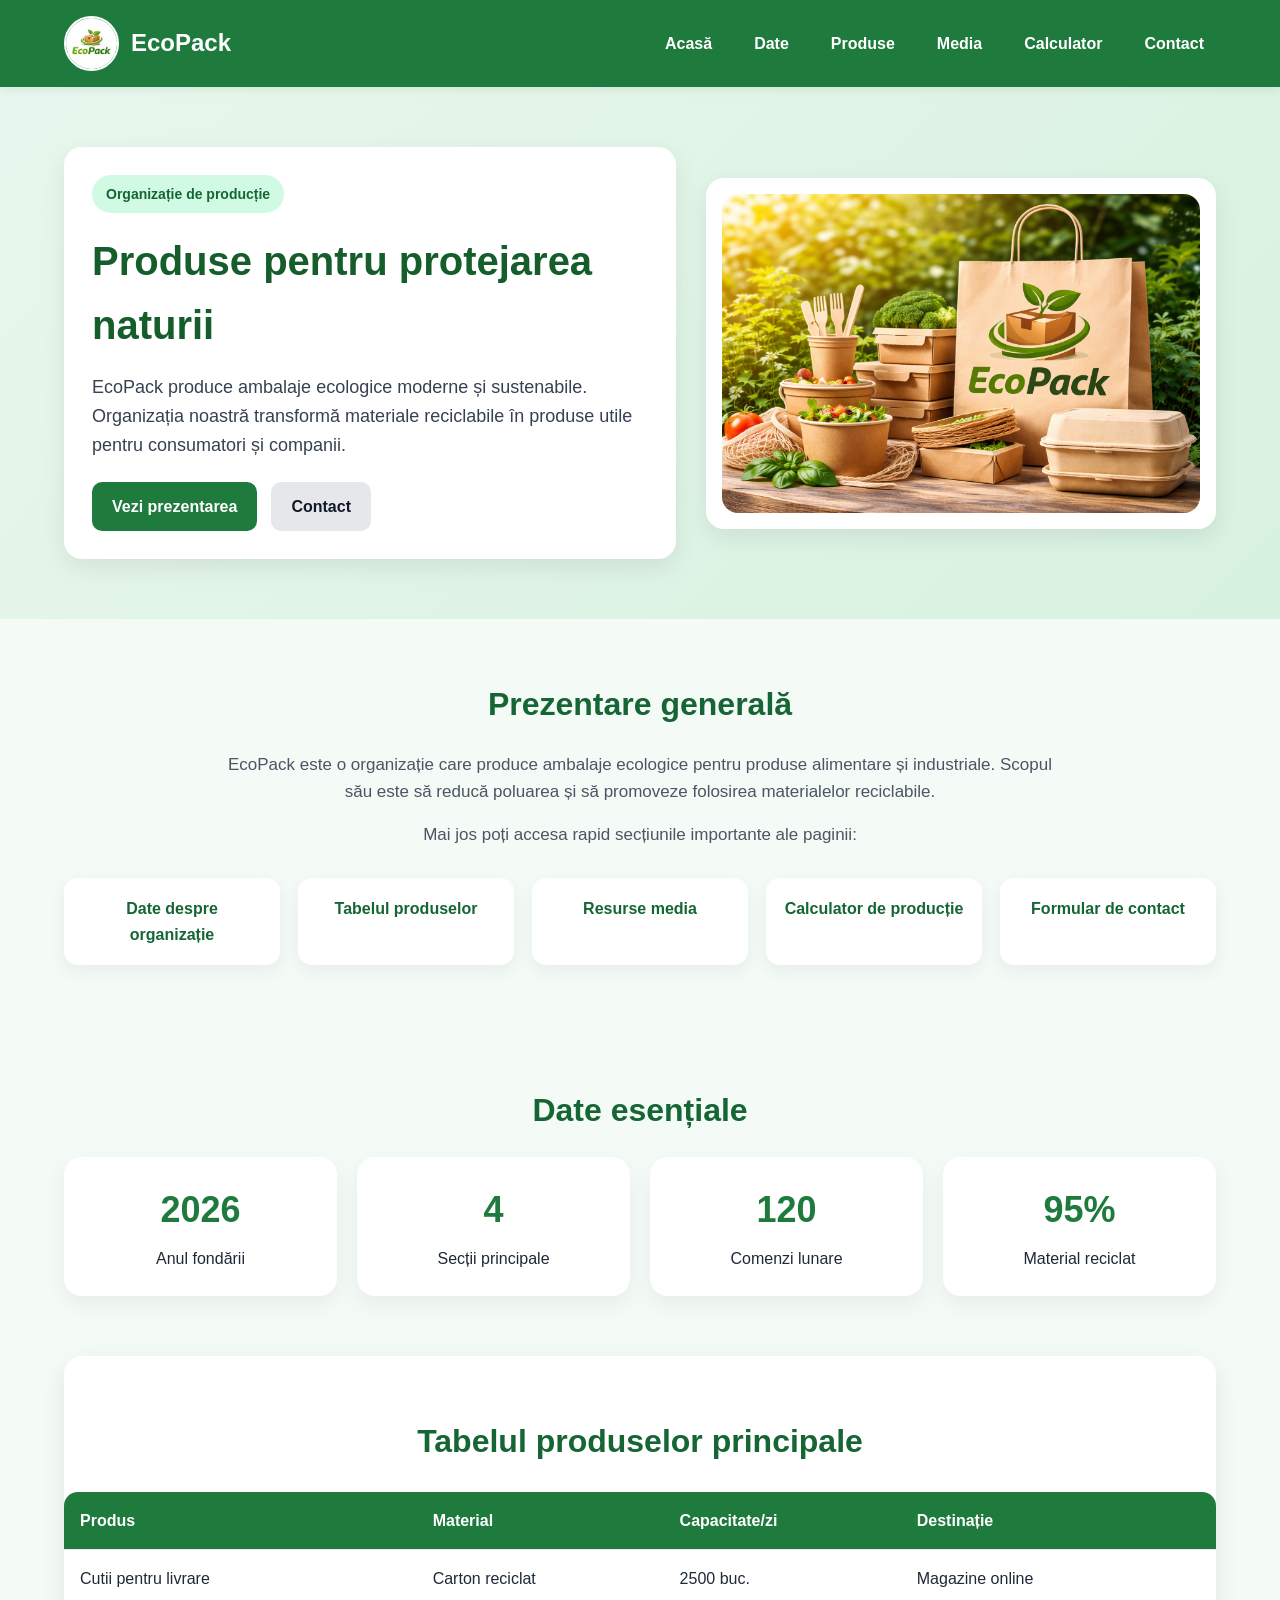
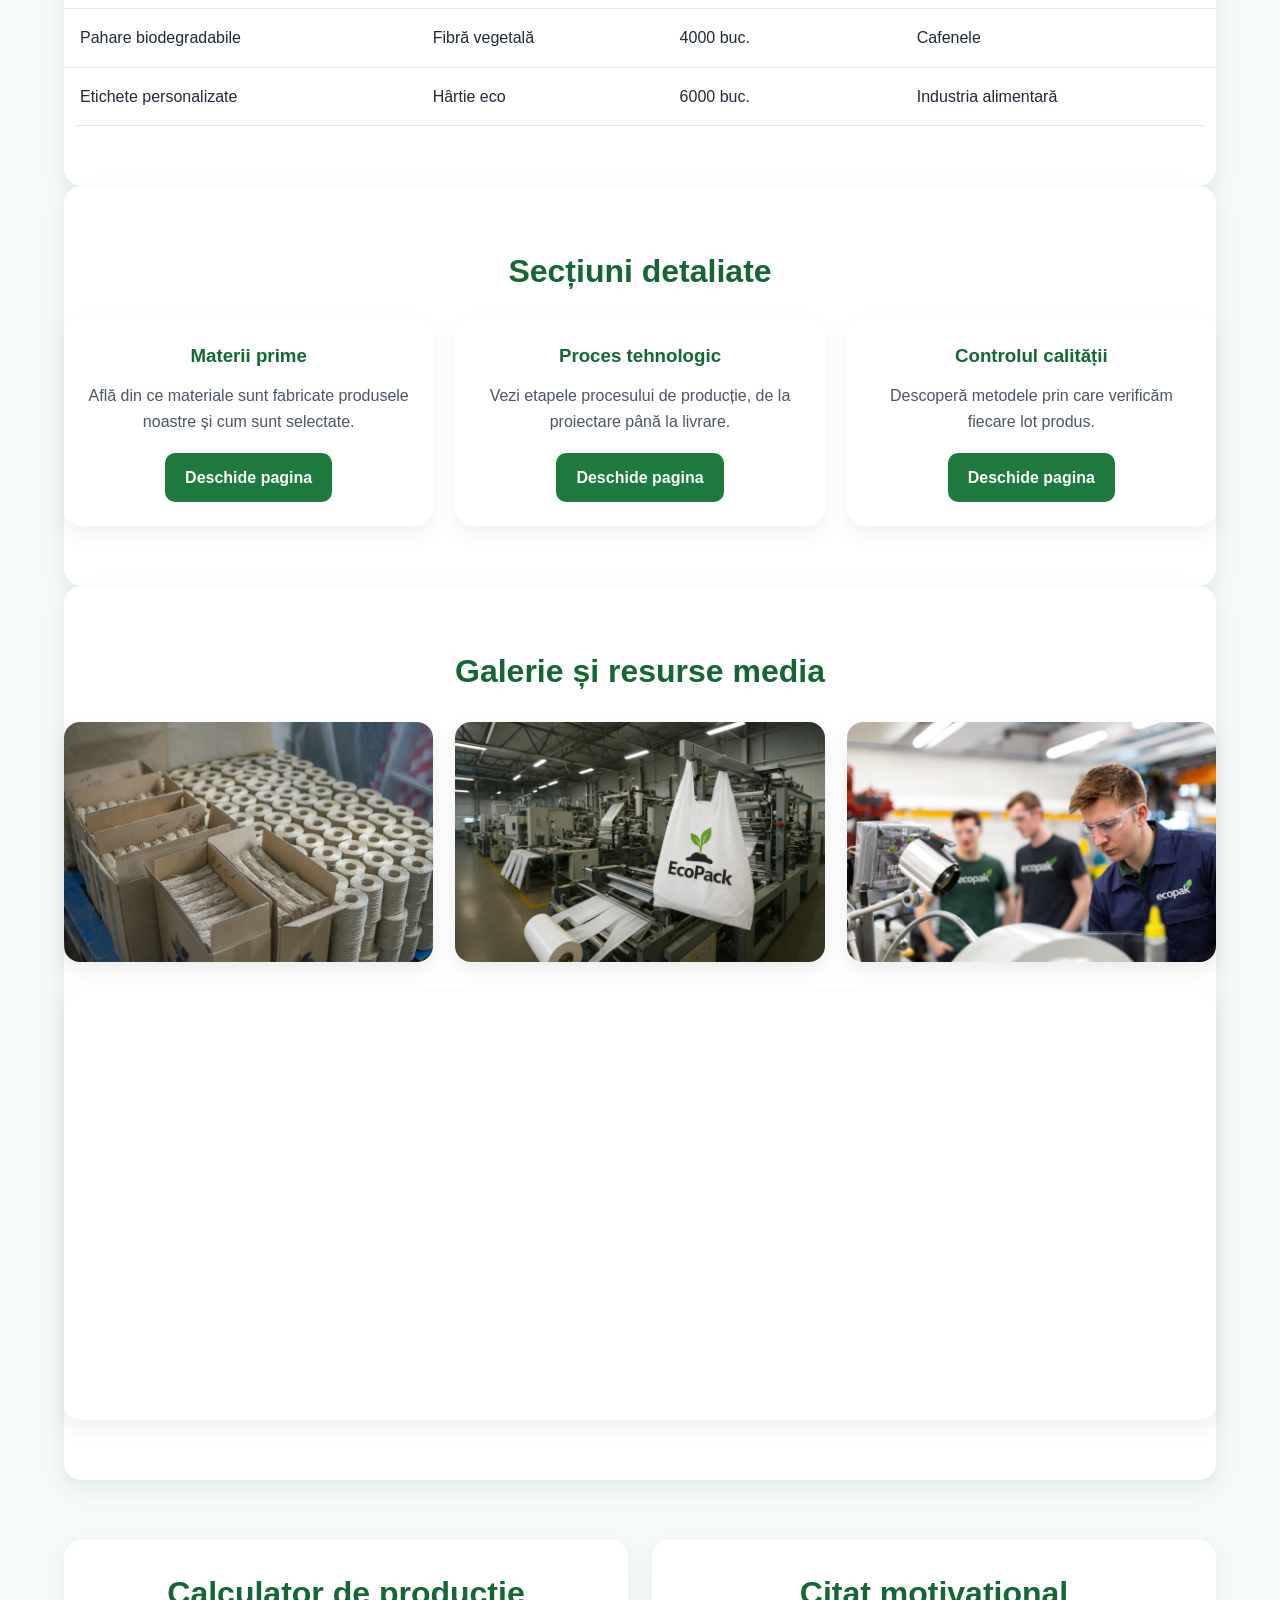
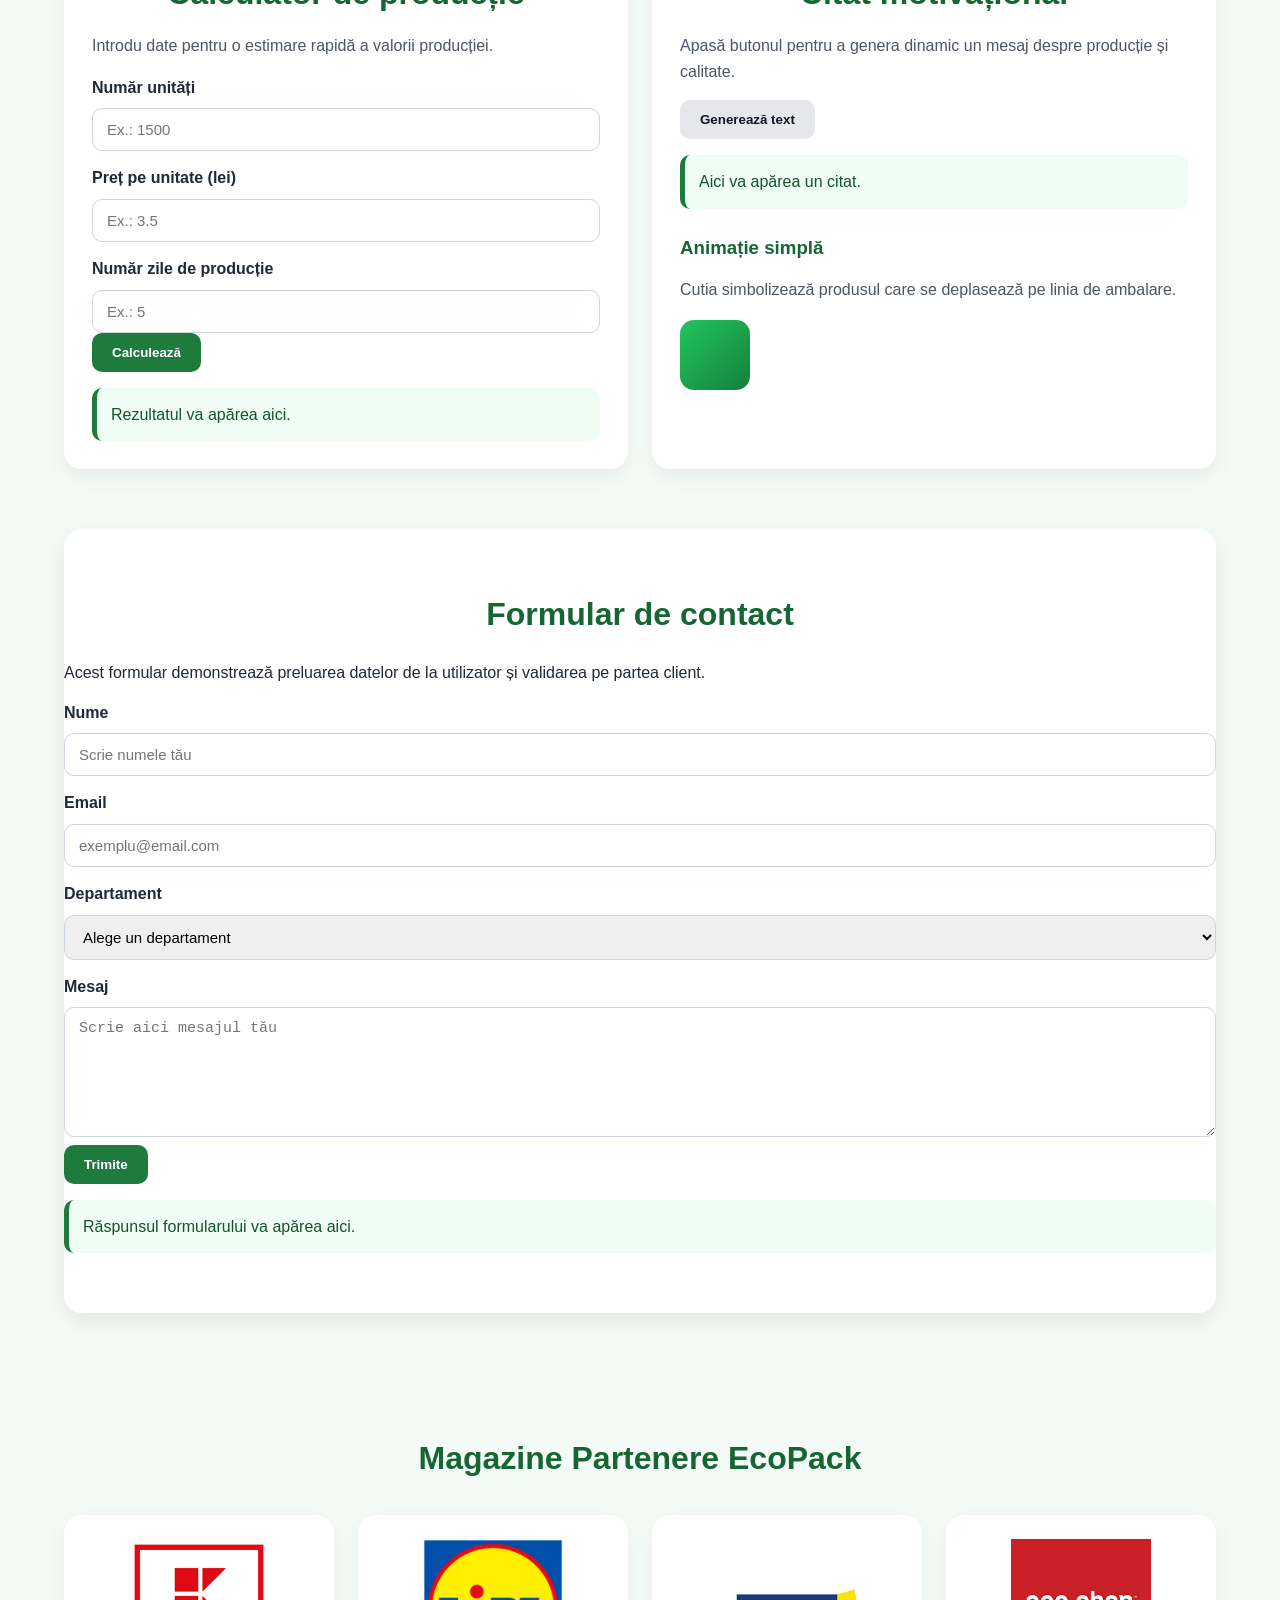
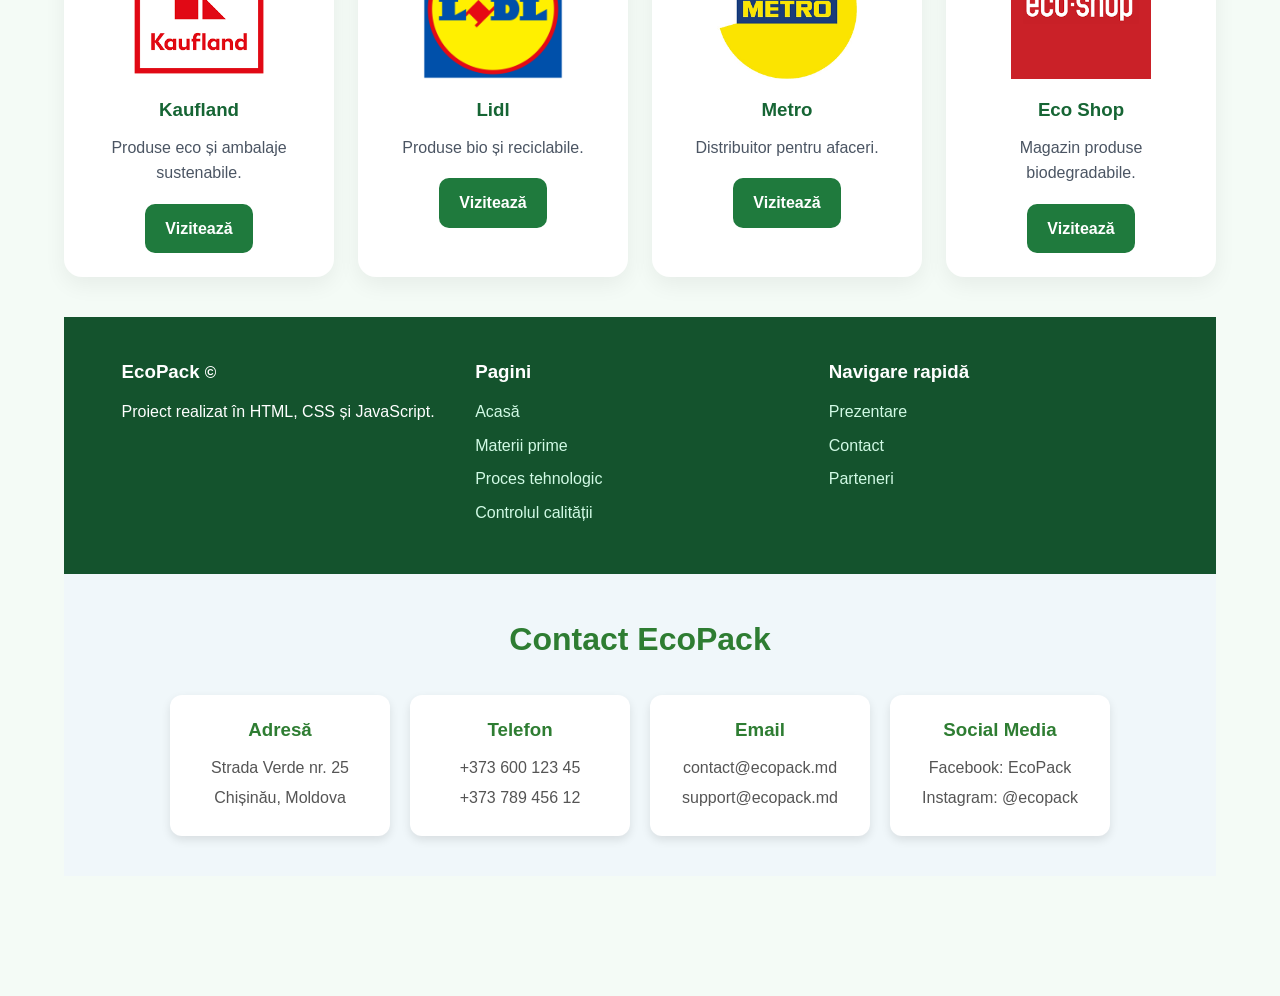
==== index.html @ 36a21bc2 "Add files via upload" ====
<!DOCTYPE html>
<html lang="ro">

<head>
  <meta charset="UTF-8">
  <meta name="viewport" content="width=device-width, initial-scale=1.0">
  <meta name="description" content="Site de prezentare a producției organizației EcoPack.">
  <title>EcoPack | Prezentarea organizației</title>
  <link rel="stylesheet" href="css/style.css">
  <link rel="icon" href="image/ecopack_logo.jpg">
</head>

<body>

  <header class="site-header">
    <div class="container header-inner">
      <div class="logo">
        <img src="image/ecopack_logo.jpg" alt="Logo EcoPack" class="logo-img">
        <span>EcoPack</span>
      </div>

      <nav class="main-nav" aria-label="Navigare principală">
        <ul>
          <li><a href="index.html">Acasă</a></li>
          <li><a href="#date">Date</a></li>
          <li><a href="#tabel">Produse</a></li>
          <li><a href="#media">Media</a></li>
          <li><a href="#calculator">Calculator</a></li>
          <li><a href="#contact">Contact</a></li>
        </ul>
      </nav>

      <i id="hamburger" onclick="mobileMenu()" class="fa-solid fa-bars"></i>

  </header>

  <main>
    <section class="hero">
      <div class="container hero-grid">

        <div class="card hero-content">
          <span class="badge">Organizație de producție</span>
          <h1>Produse pentru protejarea naturii</h1>
          <p class="lead">
            EcoPack produce ambalaje ecologice moderne și sustenabile.
            Organizația noastră transformă materiale reciclabile în produse utile
            pentru consumatori și companii.
          </p>

          <div class="hero-buttons">
            <a class="btn btn-primary" href="#prezentare">Vezi prezentarea</a>
            <a class="btn btn-secondary" href="#contact">Contact</a>
          </div>
        </div>

        <div class="card hero-image">
          <img src="image/ecopack_reprezentativ.jpg" alt="Imagine reprezentativă EcoPack" class="hero-img">
        </div>

      </div>
    </section>

    <section id="prezentare" class="prezentare-generala">
      <div class="container">
        <h2>Prezentare generală</h2>

        <p class="intro">
          EcoPack este o organizație care produce ambalaje ecologice pentru produse
          alimentare și industriale. Scopul său este să reducă poluarea și să
          promoveze folosirea materialelor reciclabile.
        </p>

        <p class="subtext">
          Mai jos poți accesa rapid secțiunile importante ale paginii:
        </p>

        <div class="quick-links">
          <a href="#date" class="quick-card"> Date despre organizație</a>
          <a href="#tabel" class="quick-card"> Tabelul produselor</a>
          <a href="#media" class="quick-card"> Resurse media</a>
          <a href="#calculator" class="quick-card"> Calculator de producție</a>
          <a href="#contact" class="quick-card"> Formular de contact</a>
        </div>
      </div>
    </section>

    <section id="date" class="container section">
      <h2>Date esențiale</h2>
      <div class="grid-4">
        <div class="stat">
          <div class="stat-number">2026</div>
          <p>Anul fondării</p>
        </div>
        <div class="stat">
          <div class="stat-number">4</div>
          <p>Secții principale</p>
        </div>
        <div class="stat">
          <div class="stat-number">120</div>
          <p>Comenzi lunare</p>
        </div>
        <div class="stat">
          <div class="stat-number">95%</div>
          <p>Material reciclat</p>
        </div>
      </div>
    </section>

    <section id="tabel" class="container section card">
      <h2>Tabelul produselor principale</h2>
      <table>
        <thead>
          <tr>
            <th>Produs</th>
            <th>Material</th>
            <th>Capacitate/zi</th>
            <th>Destinație</th>
          </tr>
        </thead>
        <tbody>
          <tr>
            <td>Cutii pentru livrare</td>
            <td>Carton reciclat</td>
            <td>2500 buc.</td>
            <td>Magazine online</td>
          </tr>
          <tr>
            <td>Pahare biodegradabile</td>
            <td>Fibră vegetală</td>
            <td>4000 buc.</td>
            <td>Cafenele</td>
          </tr>
          <tr>
            <td>Etichete personalizate</td>
            <td>Hârtie eco</td>
            <td>6000 buc.</td>
            <td>Industria alimentară</td>
          </tr>
        </tbody>
      </table>
    </section>

    <section class="container section card">
      <h2>Secțiuni detaliate</h2>

      <div class="grid-3">
        <div class="info-box">
          <h3>Materii prime</h3>
          <p>
            Află din ce materiale sunt fabricate produsele noastre și cum sunt selectate.
          </p>
          <a href="pages/materii-prime.html" class="btn btn-primary">Deschide pagina</a>
        </div>

        <div class="info-box">
          <h3>Proces tehnologic</h3>
          <p>
            Vezi etapele procesului de producție, de la proiectare până la livrare.
          </p>
          <a href="pages/proces-tehnologic.html" class="btn btn-primary">Deschide pagina</a>
        </div>

        <div class="info-box">
          <h3>Controlul calității</h3>
          <p>
            Descoperă metodele prin care verificăm fiecare lot produs.
          </p>
          <a href="pages/control-calitate.html" class="btn btn-primary">Deschide pagina</a>
        </div>
      </div>
    </section>

    <section id="media" class="container section card">
      <h2>Galerie și resurse media</h2>

      <div class="grid-3 gallery">
        <img src="image/DSC07377.jpg" alt="Materii prime folosite în producție">
        <img src="image/ecopak_final.jpg" alt="Etapele procesului de producție">
        <img src="image/ecopak_image.jpg" alt="Controlul calității produselor">
      </div>

      <div class="video-box">
        <iframe  width="560" height="315" src="https://www.youtube.com/embed/1f0DozbYdn0?si=sa230dw5KgvkmHBw"
          title="YouTube video player" frameborder="0"
          allow="accelerometer; autoplay; clipboard-write; encrypted-media; gyroscope; picture-in-picture; web-share"
          referrerpolicy="strict-origin-when-cross-origin" allowfullscreen></iframe>
      </div>
    </section>

    <section id="calculator" class="container section two-columns">
      <div class="form-card">
        <h2>Calculator de producție</h2>
        <p>Introdu date pentru o estimare rapidă a valorii producției.</p>

        <label for="units">Număr unități</label>
        <input id="units" type="number" min="1" placeholder="Ex.: 1500">

        <label for="price">Preț pe unitate (lei)</label>
        <input id="price" type="number" min="0.1" step="0.1" placeholder="Ex.: 3.5">

        <label for="days">Număr zile de producție</label>
        <input id="days" type="number" min="1" placeholder="Ex.: 5">

        <button id="calcBtn" class="btn btn-primary" type="button">Calculează</button>
        <div id="calcResult" class="output">Rezultatul va apărea aici.</div>
      </div>

      <div class="form-card">
        <h2>Citat motivațional</h2>
        <p>Apasă butonul pentru a genera dinamic un mesaj despre producție și calitate.</p>

        <button id="quoteBtn" class="btn btn-secondary" type="button">Generează text</button>
        <div id="quoteOutput" class="output">Aici va apărea un citat.</div>

        <h3 class="space-top">Animație simplă</h3>
        <p>Cutia simbolizează produsul care se deplasează pe linia de ambalare.</p>
        <div id="animatedBox" class="animated-box" aria-label="Animație cu o cutie în mișcare"></div>
      </div>
    </section>

    <section id="contact" class="container section card">
      <h2>Formular de contact</h2>
      <p>Acest formular demonstrează preluarea datelor de la utilizator și validarea pe partea client.</p>

      <form id="contactForm">
        <label for="name">Nume</label>
        <input id="name" type="text" placeholder="Scrie numele tău">

        <label for="email">Email</label>
        <input id="email" type="email" placeholder="exemplu@email.com">

        <label for="department">Departament</label>
        <select id="department">
          <option value="">Alege un departament</option>
          <option value="Producție">Producție</option>
          <option value="Calitate">Calitate</option>
          <option value="Logistică">Logistică</option>
          <option value="Vânzări">Vânzări</option>
        </select>

        <label for="message">Mesaj</label>
        <textarea id="message" placeholder="Scrie aici mesajul tău"></textarea>

        <button class="btn btn-primary" type="submit">Trimite</button>
      </form>

      <div id="formOutput" class="notice">Răspunsul formularului va apărea aici.</div>
    </section>
  </main>
  </footer>
<section id="parteneri" class="eco-parteneri">
   <section id="parteneri" class="eco-parteneri">
      <div class="container">
       <h2 style="text-align:center;">Magazine Partenere EcoPack</h2>

<div class="partners-container">

  <div class="partner-card">
    <img src="image/Без названия.png" alt="Kaufland">
    <h3>Kaufland</h3>
    <p>Produse eco și ambalaje sustenabile.</p>
    <a href="https://www.kaufland.md/" target="_blank" class="partner-btn">Vizitează</a>
  </div>

  <div class="partner-card">
    <img src="image/Lidl-Logo.svg.webp" alt="Lidl">
    <h3>Lidl</h3>
    <p>Produse bio și reciclabile.</p>
    <a href="https://www.lidl.ro/" target="_blank" class="partner-btn">Vizitează</a>
  </div>

  <div class="partner-card">
    <img src="image/Без названия (1).png" alt="Metro">
    <h3>Metro</h3>
    <p>Distribuitor pentru afaceri.</p>
    <a href="https://www.metro.md/magazinonline" target="_blank" class="partner-btn">Vizitează</a>
  </div>

  <div class="partner-card">
    <img src="image/Без названия (2).png" alt="Eco Shop">
    <h3>Eco Shop</h3>
    <p>Magazin produse biodegradabile.</p>
    <a href="https://biodegradabil.md/" target="_blank" class="partner-btn">Vizitează</a>
  </div>

</div>
  </main>

  <footer class="site-footer">
    <div class="container footer-grid">
      <section>
       <h3>EcoPack <small>&copy;</small></h3>
        <p>Proiect realizat în HTML, CSS și JavaScript.</p>
      </section>

      <section>
        <h3>Pagini</h3>
        <p><a href="index.html">Acasă</a></p>
        <p><a href="pages/materii-prime.html">Materii prime</a></p>
        <p><a href="pages/proces-tehnologic.html">Proces tehnologic</a></p>
        <p><a href="pages/control-calitate.html">Controlul calității</a></p>
      </section>

      <section>
        <h3>Navigare rapidă</h3>
        <p><a href="#prezentare">Prezentare</a></p>
        <p><a href="#contact">Contact</a></p>
        <p><a href="#parteneri">Parteneri</a></p>
      </section>
    </div>
  </footer>

  <script src="js/script.js"></script>
<section class="contact">
  <h2>Contact EcoPack</h2>

  <div class="contact-container">

    <div class="contact-card">
      <h3> Adresă</h3>
      <p>Strada Verde nr. 25</p>
      <p>Chișinău, Moldova</p>
    </div>

    <div class="contact-card">
      <h3> Telefon</h3>
      <p>+373 600 123 45</p>
      <p>+373 789 456 12</p>
    </div>

    <div class="contact-card">
      <h3> Email</h3>
      <p>contact@ecopack.md</p>
      <p>support@ecopack.md</p>
    </div>

    <div class="contact-card">
      <h3> Social Media</h3>
      <p>Facebook: EcoPack</p>
      <p>Instagram: @ecopack</p>
    </div>

  </div>
</section>
</body>
</html>
---- css/style.css ----
/* RESET */
* {
  margin: 0;
  padding: 0;
  box-sizing: border-box;
}

/* GENERAL */
html {
  scroll-behavior: smooth;
}

body {
  font-family: Arial, sans-serif;
  background: #f4fbf6;
  color: #1f2937;
  line-height: 1.6;
}

img {
  max-width: 100%;
  display: block;
}

a {
  text-decoration: none;
}

ul {
  list-style: none;
}

/* CONTAINER */
.container {
  width: 90%;
  max-width: 1200px;
  margin: 0 auto;
}

/* HEADER */
.site-header {
  background: #1f7a3d;
  color: white;
  padding: 16px 0;
  box-shadow: 0 2px 10px rgba(0, 0, 0, 0.08);
  position: sticky;
  top: 0;
  z-index: 1000;
}

.header-inner {
  display: flex;
  align-items: center;
  justify-content: space-between;
  gap: 20px;
}

.logo {
  display: flex;
  align-items: center;
  gap: 12px;
  font-size: 24px;
  font-weight: bold;
}

.logo-img {
  width: 55px;
  height: 55px;
  object-fit: cover;
  border-radius: 50%;
  border: 2px solid white;
}

.main-nav ul {
  display: flex;
  gap: 18px;
  flex-wrap: wrap;
}

.main-nav a {
  color: white;
  font-weight: bold;
  padding: 8px 12px;
  border-radius: 8px;
  transition: 0.3s;
}

.main-nav a:hover {
  background: rgba(255, 255, 255, 0.18);
}

#hamburger {
  display: none;
  font-size: 28px;
  cursor: pointer;
}

/* HERO */
.hero {
  padding: 60px 0;
  background: linear-gradient(135deg, #e8f7ed, #d7f1e0);
}

.hero-grid {
  display: grid;
  grid-template-columns: 1.2fr 1fr;
  gap: 30px;
  align-items: center;
}

.card {
  background: white;
  border-radius: 18px;
  padding: 28px;
  box-shadow: 0 8px 24px rgba(0, 0, 0, 0.08);
}

.hero-content h1 {
  font-size: 40px;
  color: #155e2b;
  margin: 16px 0;
}

.badge {
  display: inline-block;
  background: #d1fae5;
  color: #166534;
  padding: 8px 14px;
  border-radius: 999px;
  font-size: 14px;
  font-weight: bold;
}

.lead {
  font-size: 18px;
  margin-bottom: 22px;
  color: #374151;
}

.hero-buttons {
  display: flex;
  gap: 14px;
  flex-wrap: wrap;
}

.hero-image {
  padding: 16px;
}

.hero-img {
  width: 100%;
  border-radius: 16px;
  object-fit: cover;
}

/* BUTTONS */
.btn,
.partner-btn {
  display: inline-block;
  padding: 12px 20px;
  border-radius: 10px;
  font-weight: bold;
  transition: 0.3s;
  cursor: pointer;
  border: none;
}

.btn-primary,
.partner-btn {
  background: #1f7a3d;
  color: white;
}

.btn-primary:hover,
.partner-btn:hover {
  background: #166534;
  transform: translateY(-2px);
}

.btn-secondary {
  background: #e5e7eb;
  color: #111827;
}

.btn-secondary:hover {
  background: #d1d5db;
  transform: translateY(-2px);
}

/* SECTIONS */
.section,
.prezentare-generala,
.eco-parteneri {
  padding: 60px 0;
}

.section h2,
.prezentare-generala h2,
.eco-parteneri h2 {
  text-align: center;
  font-size: 32px;
  color: #166534;
  margin-bottom: 20px;
}

.intro,
.subtext {
  text-align: center;
  max-width: 850px;
  margin: 0 auto 16px;
  color: #4b5563;
  font-size: 17px;
}

/* QUICK LINKS */
.quick-links {
  margin-top: 30px;
  display: grid;
  grid-template-columns: repeat(auto-fit, minmax(210px, 1fr));
  gap: 18px;
}

.quick-card {
  background: white;
  color: #166534;
  padding: 18px;
  border-radius: 14px;
  text-align: center;
  font-weight: bold;
  box-shadow: 0 6px 18px rgba(0, 0, 0, 0.06);
  transition: 0.3s;
}

.quick-card:hover {
  transform: translateY(-4px);
  background: #ecfdf3;
}

/* GRID */
.grid-4 {
  display: grid;
  grid-template-columns: repeat(4, 1fr);
  gap: 20px;
}

.grid-3 {
  display: grid;
  grid-template-columns: repeat(3, 1fr);
  gap: 22px;
}

.two-columns {
  display: grid;
  grid-template-columns: 1fr 1fr;
  gap: 24px;
}

/* STATS */
.stat {
  background: white;
  border-radius: 18px;
  padding: 24px;
  text-align: center;
  box-shadow: 0 8px 22px rgba(0, 0, 0, 0.06);
}

.stat-number {
  font-size: 36px;
  font-weight: bold;
  color: #1f7a3d;
  margin-bottom: 8px;
}

/* TABLE */
table {
  width: 100%;
  border-collapse: collapse;
  margin-top: 25px;
  overflow: hidden;
  border-radius: 14px;
}

thead {
  background: #1f7a3d;
  color: white;
}

th,
td {
  padding: 16px;
  text-align: left;
  border-bottom: 1px solid #e5e7eb;
}

tbody tr {
  background: white;
  transition: 0.3s;
}

tbody tr:hover {
  background: #f0fdf4;
}

/* INFO BOX */
.info-box {
  background: white;
  padding: 24px;
  border-radius: 18px;
  box-shadow: 0 8px 22px rgba(0, 0, 0, 0.06);
  text-align: center;
}

.info-box h3 {
  color: #166534;
  margin-bottom: 12px;
}

.info-box p {
  margin-bottom: 18px;
  color: #4b5563;
}

/* GALLERY */
.gallery {
  margin-top: 25px;
}

.gallery img {
  width: 100%;
  height: 240px;
  object-fit: cover;
  border-radius: 16px;
  box-shadow: 0 8px 20px rgba(0, 0, 0, 0.08);
}

/* VIDEO */
.video-box {
  margin-top: 30px;
  border-radius: 16px;
  overflow: hidden;
  box-shadow: 0 8px 22px rgba(0, 0, 0, 0.08);
}

.video-box iframe {
  width: 100%;
  min-height: 420px;
  border: none;
}

/* FORM */
.form-card {
  background: white;
  padding: 28px;
  border-radius: 18px;
  box-shadow: 0 8px 22px rgba(0, 0, 0, 0.06);
}

.form-card h2,
.form-card h3 {
  color: #166534;
  margin-bottom: 14px;
}

.form-card p {
  margin-bottom: 16px;
  color: #4b5563;
}

label {
  display: block;
  font-weight: bold;
  margin: 14px 0 8px;
}

input,
select,
textarea {
  width: 100%;
  padding: 12px 14px;
  border: 1px solid #cbd5e1;
  border-radius: 10px;
  font-size: 15px;
  outline: none;
  transition: 0.3s;
}

input:focus,
select:focus,
textarea:focus {
  border-color: #1f7a3d;
  box-shadow: 0 0 0 3px rgba(31, 122, 61, 0.12);
}

textarea {
  min-height: 130px;
  resize: vertical;
}

.output,
.notice {
  margin-top: 16px;
  padding: 14px;
  background: #f0fdf4;
  border-left: 5px solid #1f7a3d;
  border-radius: 10px;
  color: #14532d;
}

.space-top {
  margin-top: 24px;
}

/* ANIMATION BOX */
.animated-box {
  width: 70px;
  height: 70px;
  background: linear-gradient(135deg, #22c55e, #15803d);
  border-radius: 14px;
  margin-top: 18px;
  position: relative;
  animation: moveBox 3s infinite alternate ease-in-out;
}

@keyframes moveBox {
  from {
    left: 0;
  }
  to {
    left: 120px;
  }
}

/* PARTNERS */
.partners-container {
  margin-top: 30px;
  display: grid;
  grid-template-columns: repeat(auto-fit, minmax(230px, 1fr));
  gap: 24px;
}

.partner-card {
  background: white;
  border-radius: 18px;
  padding: 24px;
  text-align: center;
  box-shadow: 0 8px 22px rgba(0, 0, 0, 0.06);
  transition: 0.3s;
}

.partner-card:hover {
  transform: translateY(-6px);
}

.partner-card img {
  width: 100%;
  height: 140px;
  object-fit: contain;
  margin-bottom: 16px;
}

.partner-card h3 {
  color: #166534;
  margin-bottom: 10px;
}

.partner-card p {
  color: #4b5563;
  margin-bottom: 18px;
}

/* FOOTER */
.site-footer {
  background: #14532d;
  color: white;
  padding: 40px 0;
  margin-top: 40px;
}

.footer-grid {
  display: grid;
  grid-template-columns: repeat(3, 1fr);
  gap: 24px;
}

.site-footer h3 {
  margin-bottom: 12px;
}

.site-footer p {
  margin-bottom: 8px;
}

.site-footer a {
  color: #d1fae5;
}

.site-footer a:hover {
  color: white;
}

/* RESPONSIVE */
@media (max-width: 992px) {
  .hero-grid,
  .two-columns,
  .grid-4,
  .grid-3,
  .footer-grid {
    grid-template-columns: 1fr 1fr;
  }

  .hero-content h1 {
    font-size: 32px;
  }
}

@media (max-width: 768px) {
  .header-inner {
    flex-wrap: wrap;
  }

  .main-nav {
    width: 100%;
  }

  .main-nav ul {
    justify-content: center;
    gap: 10px;
  }

  .hero-grid,
  .two-columns,
  .grid-4,
  .grid-3,
  .footer-grid {
    grid-template-columns: 1fr;
  }

  .hero {
    padding: 40px 0;
  }

  .hero-content h1 {
    font-size: 28px;
  }

  .section h2,
  .prezentare-generala h2,
  .eco-parteneri h2 {
    font-size: 26px;
  }

  .video-box iframe {
    min-height: 250px;
  }

  .animated-box {
    animation: none;
  }
}
.copyright {
  font-size: 12px;
  vertical-align: super;
}
.contact {
  padding: 40px;
  background-color: #f0f7fa;
  text-align: center;
}

.contact h2 {
  margin-bottom: 30px;
  color: #2e7d32;
}

.contact-container {
  display: flex;
  justify-content: center;
  gap: 20px;
  flex-wrap: wrap;
}

.contact-card {
  background: white;
  padding: 20px;
  width: 220px;
  border-radius: 12px;
  box-shadow: 0 4px 10px rgba(0,0,0,0.1);
  transition: 0.3s;
}

.contact-card:hover {
  transform: translateY(-5px);
}

.contact-card h3 {
  margin-bottom: 10px;
  color: #2e7d32;
}

.contact-card p {
  margin: 5px 0;
  color: #555;
}


    .video-section {
      max-width: 1000px;
      margin: auto;
      background: #fff;
      padding: 20px;
      border-radius: 20px;
      box-shadow: 0 6px 20px rgba(0,0,0,0.10);
    }

    .video-section h2 {
      text-align: center;
      color: #2e7d32;
      margin-bottom: 20px;
    }

    .video-container {
      position: relative;
      width: 100%;
      padding-bottom: 56.25%;
      height: 0;
      overflow: hidden;
      border-radius: 16px;
    }

    .video-container iframe {
      position: absolute;
      top: 0;
      left: 0;
      width: 100%;
      height: 100%;
      border: 0;
    }
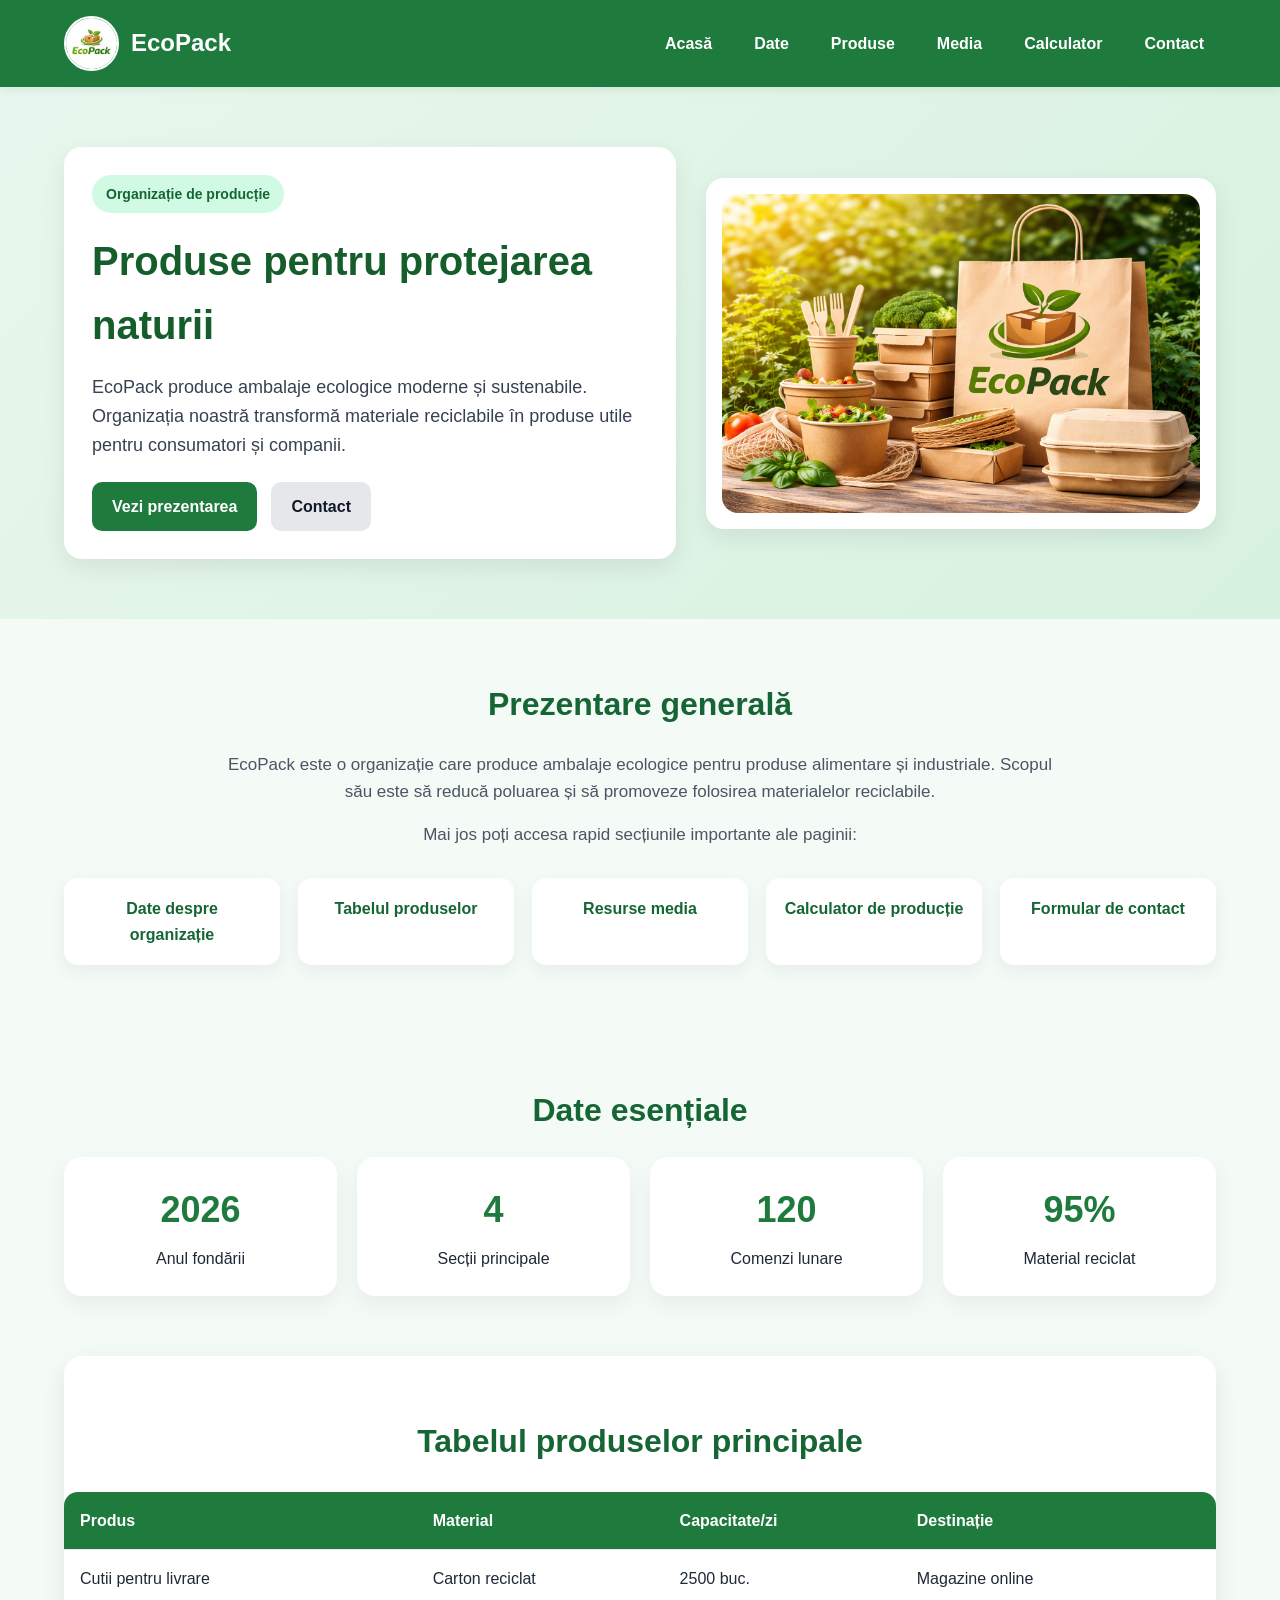
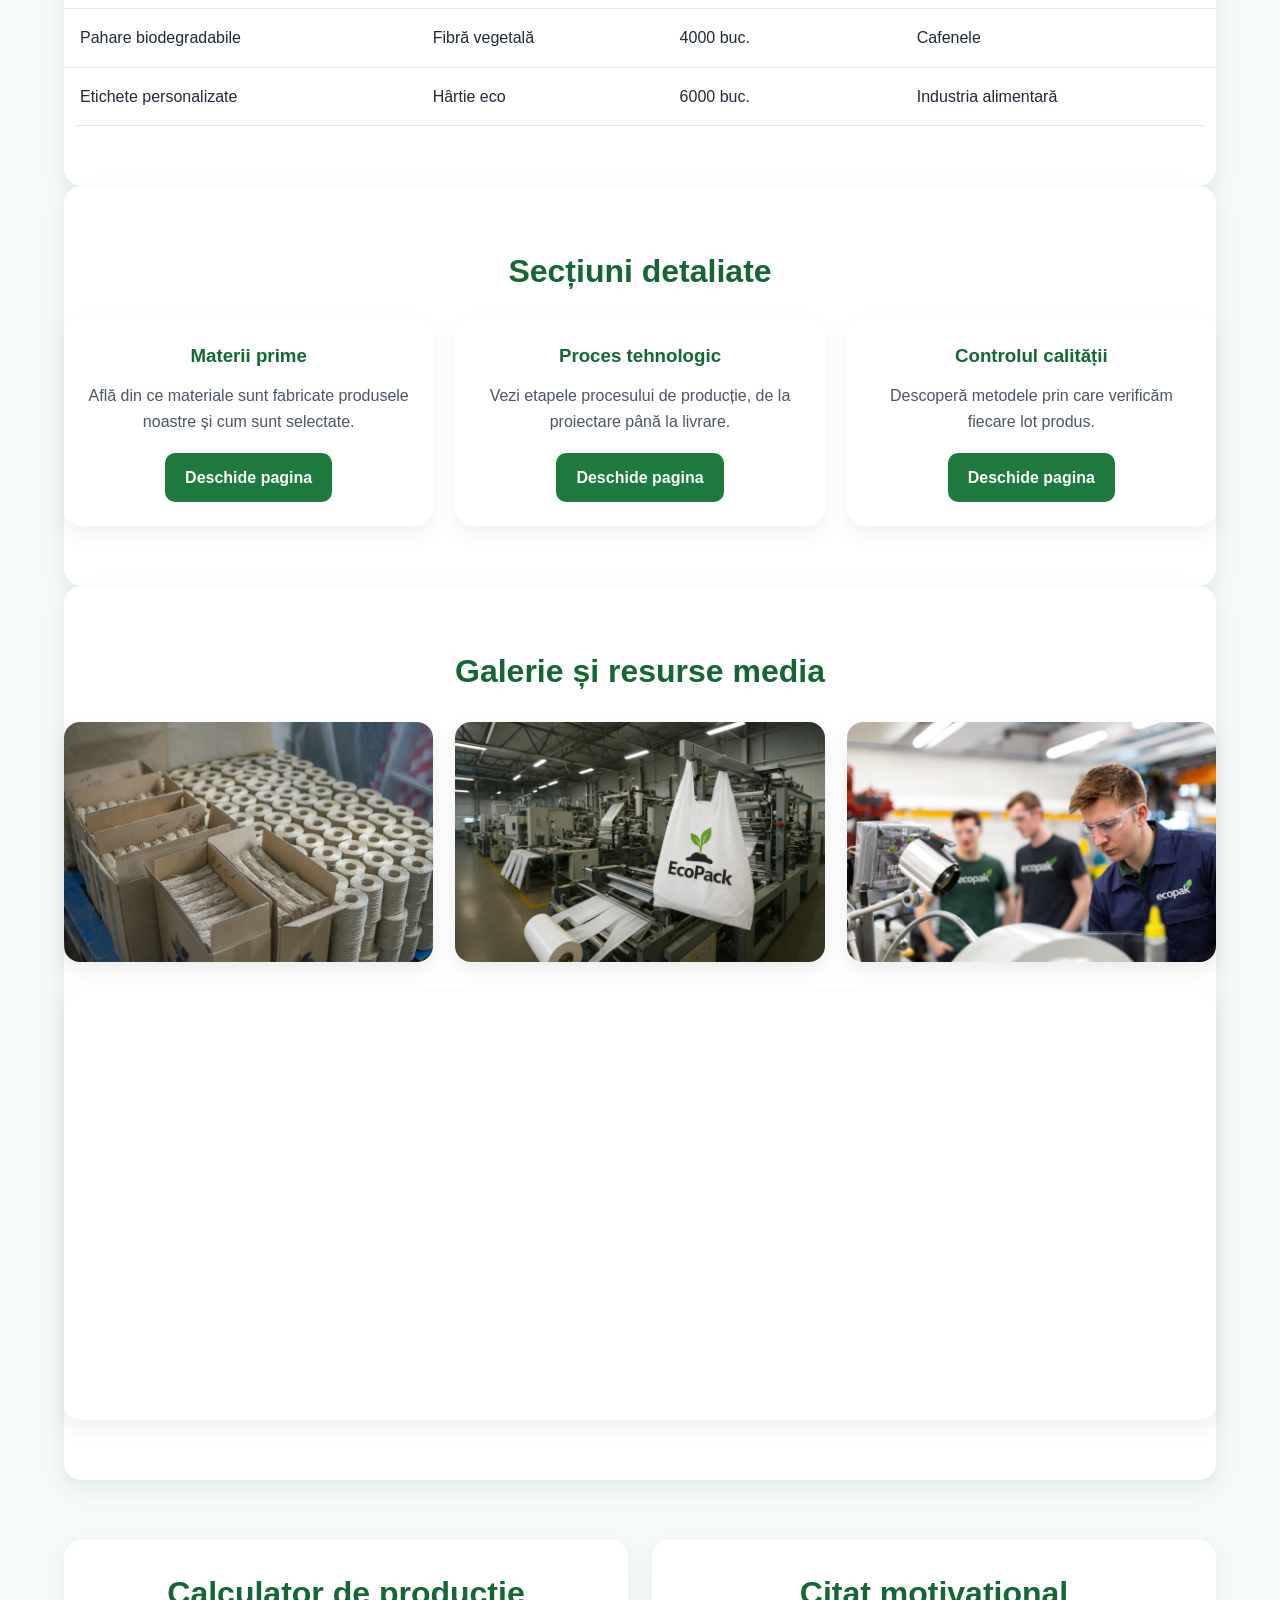
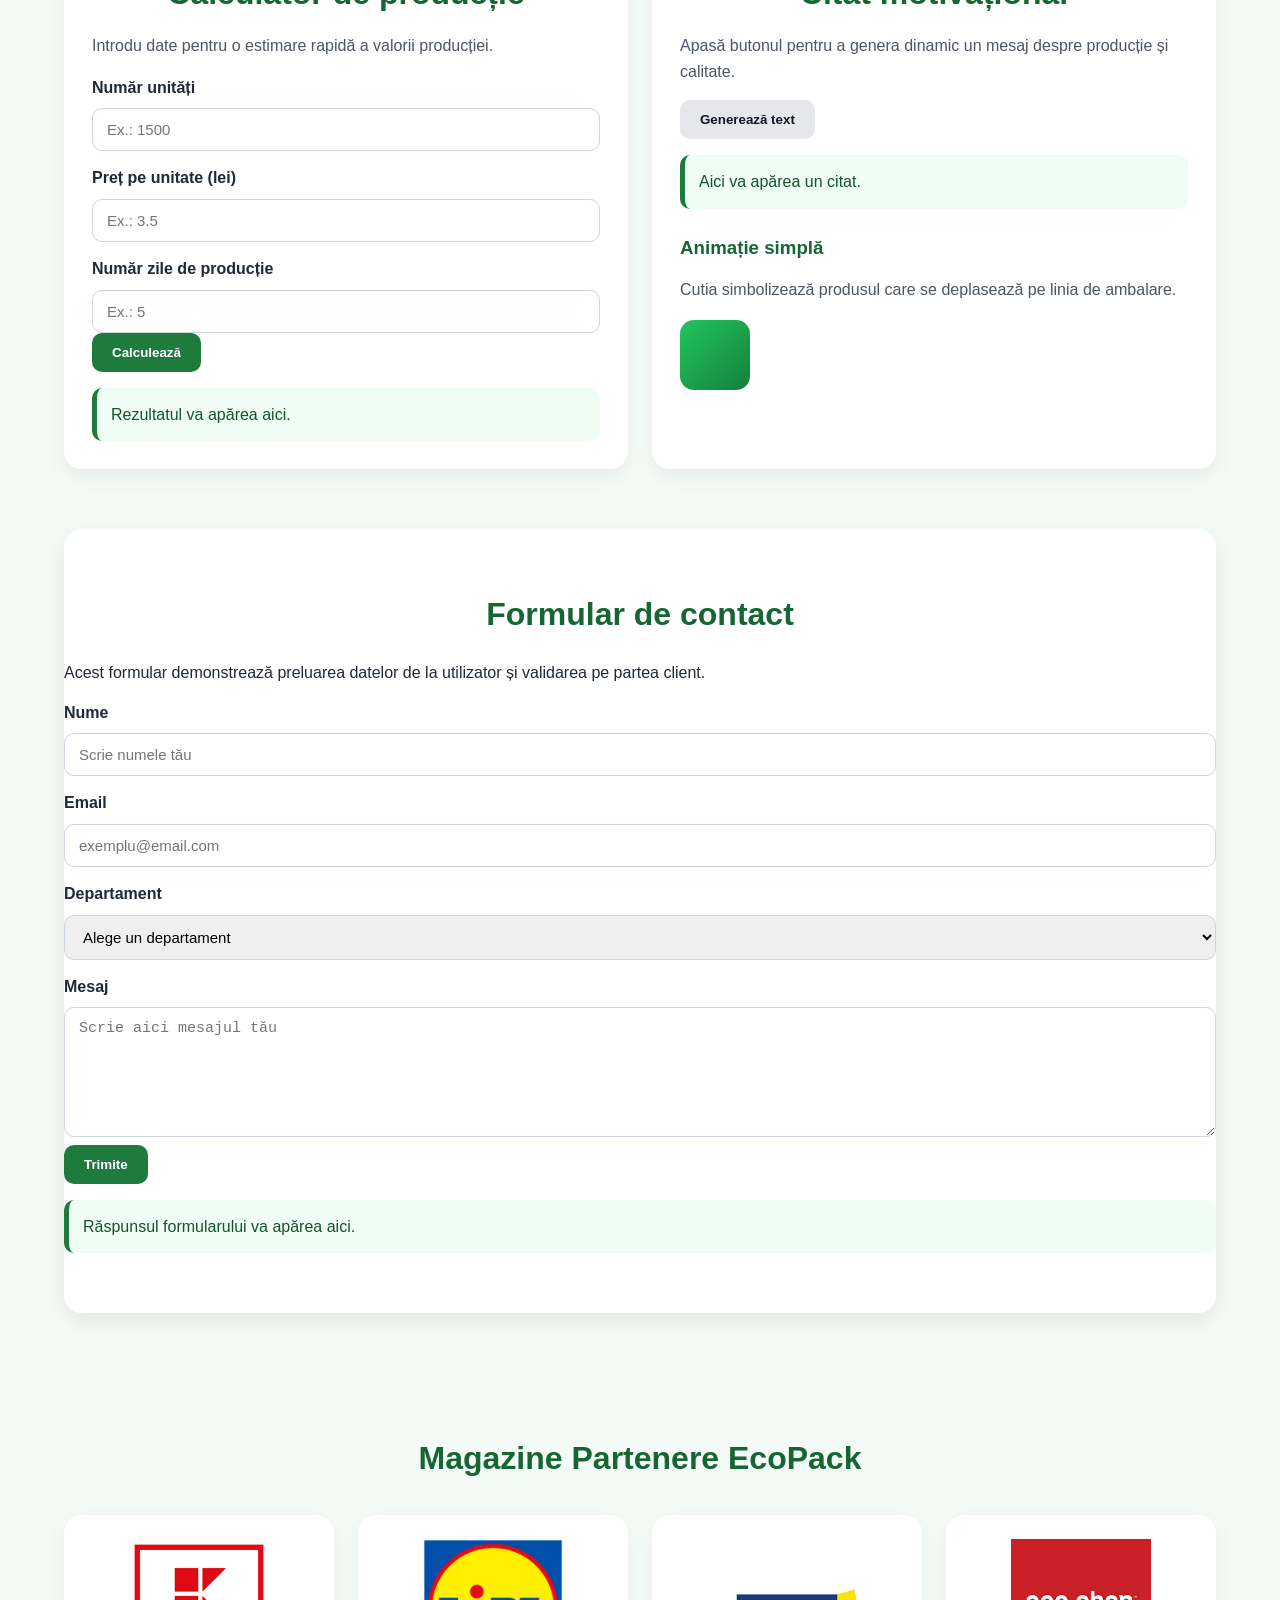
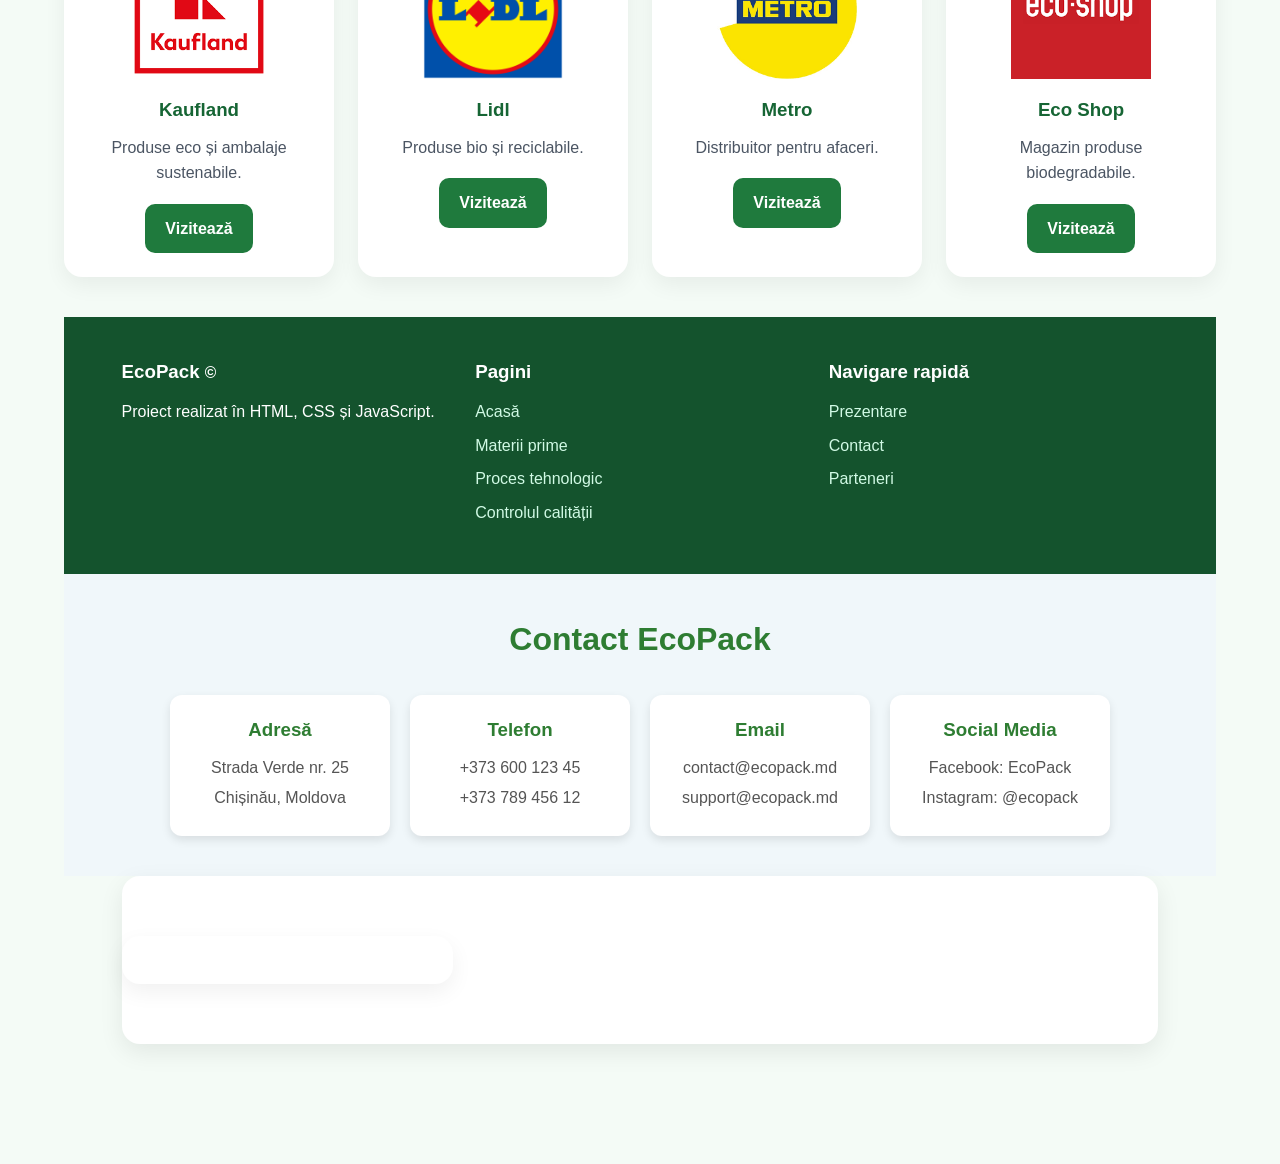
==== commit 846ec1db: "Update index.html" ====
--- a/index.html
+++ b/index.html
@@ -342,5 +342,8 @@
 
   </div>
 </section>
+  <section class="container section card">
+    <div class="grid-3">
+        <div class="info-box">
 </body>
-</html>+</html>
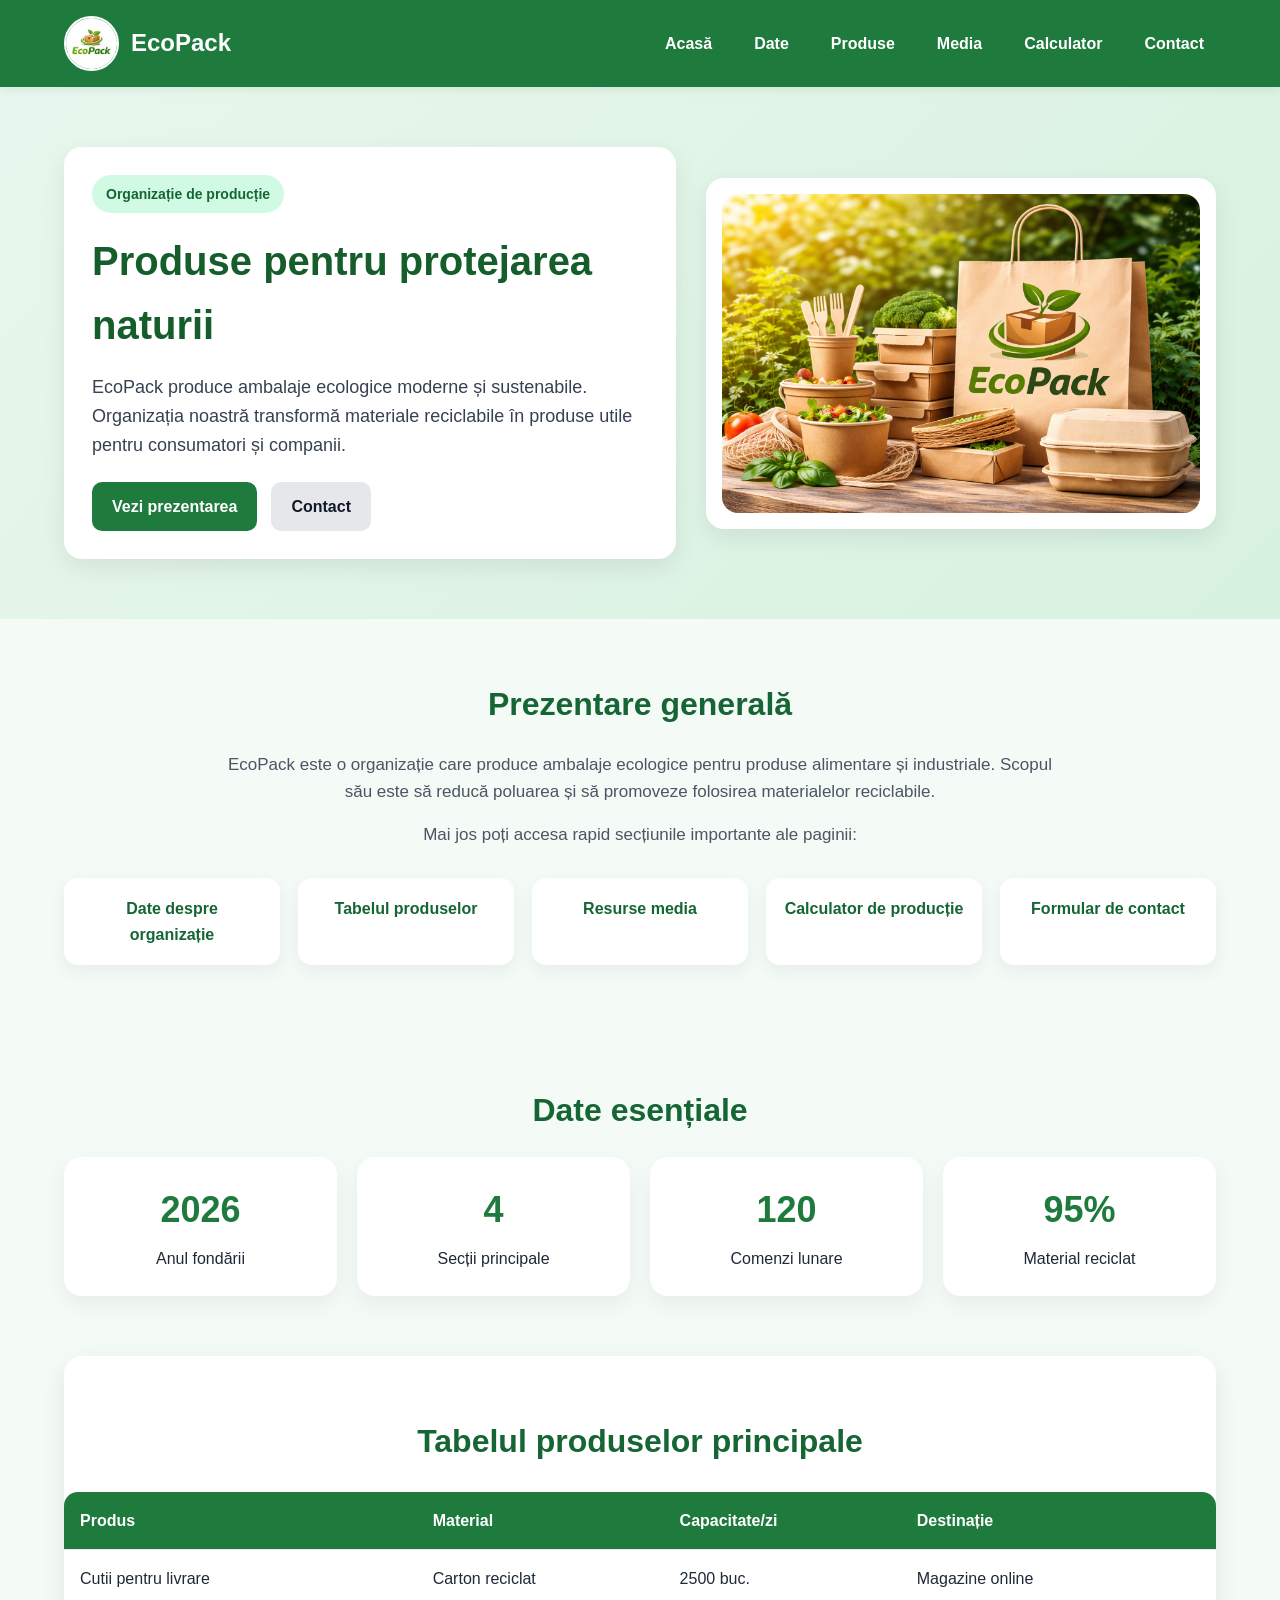
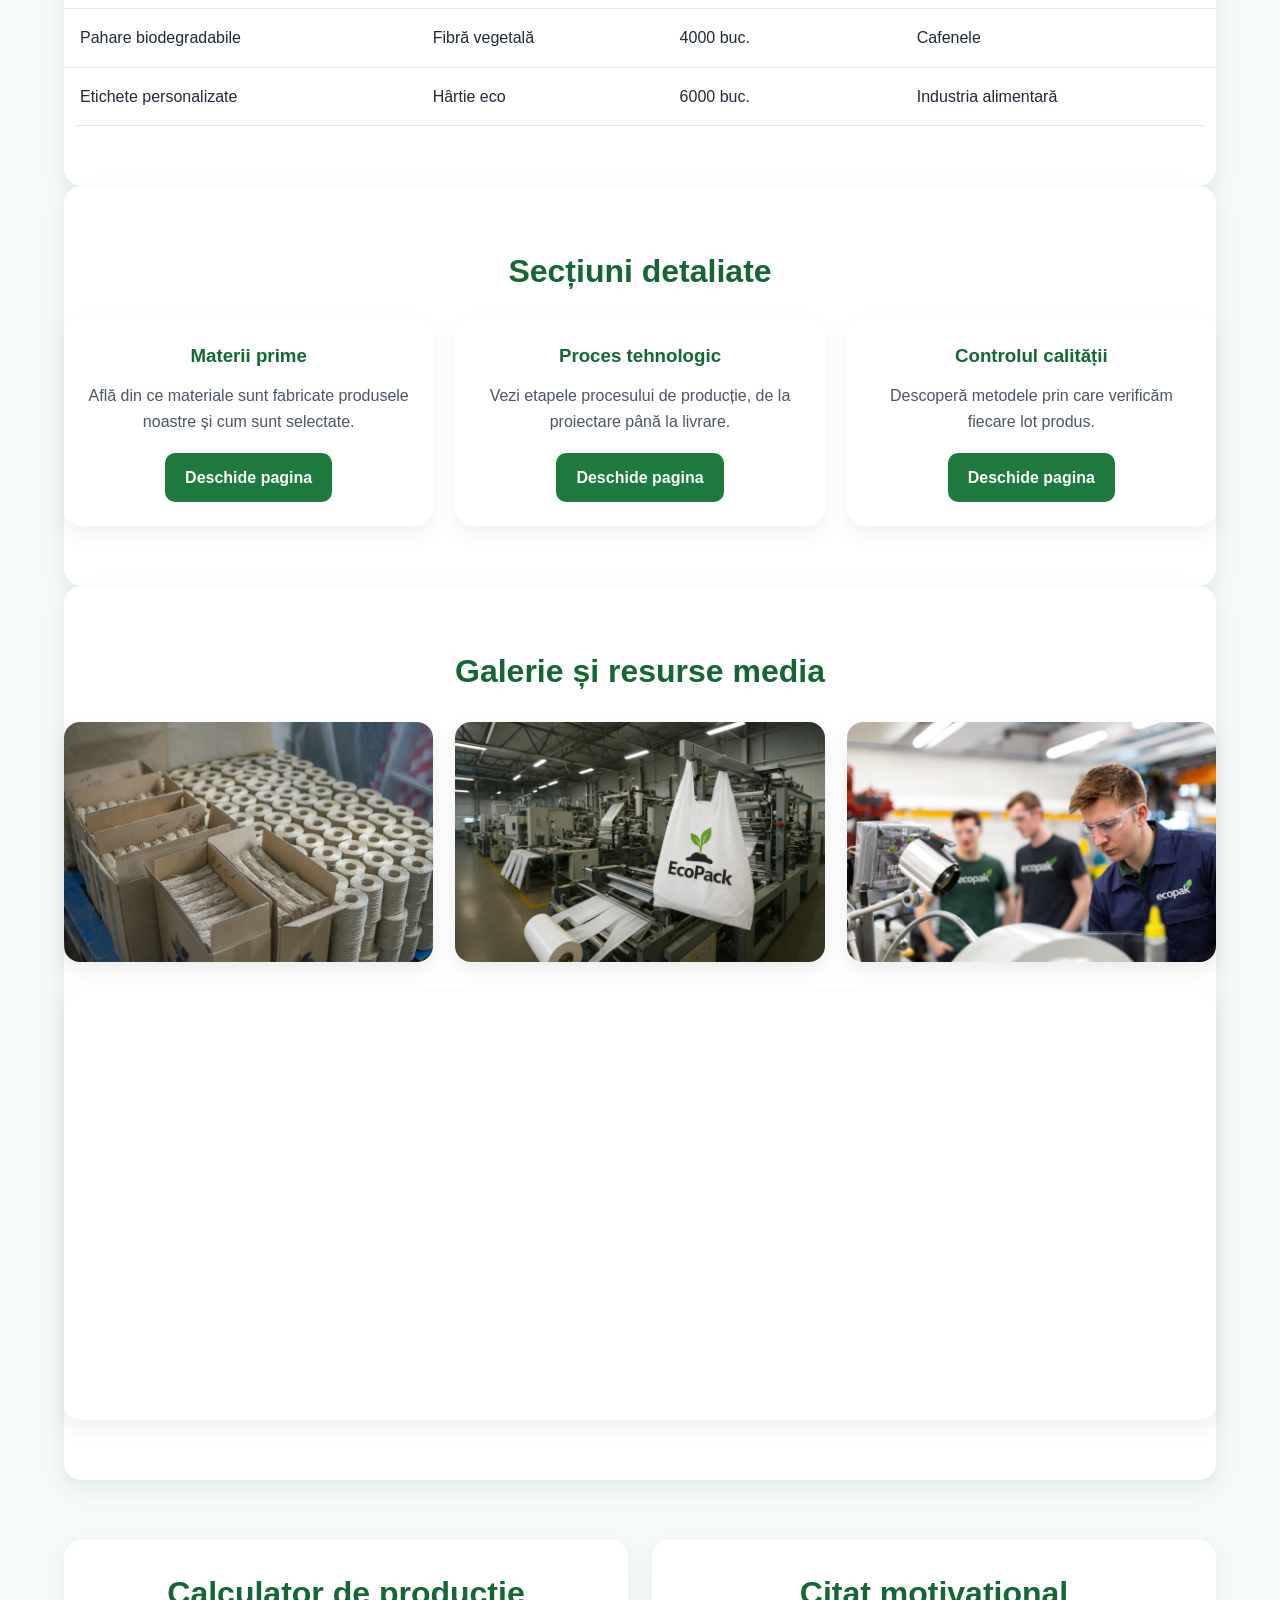
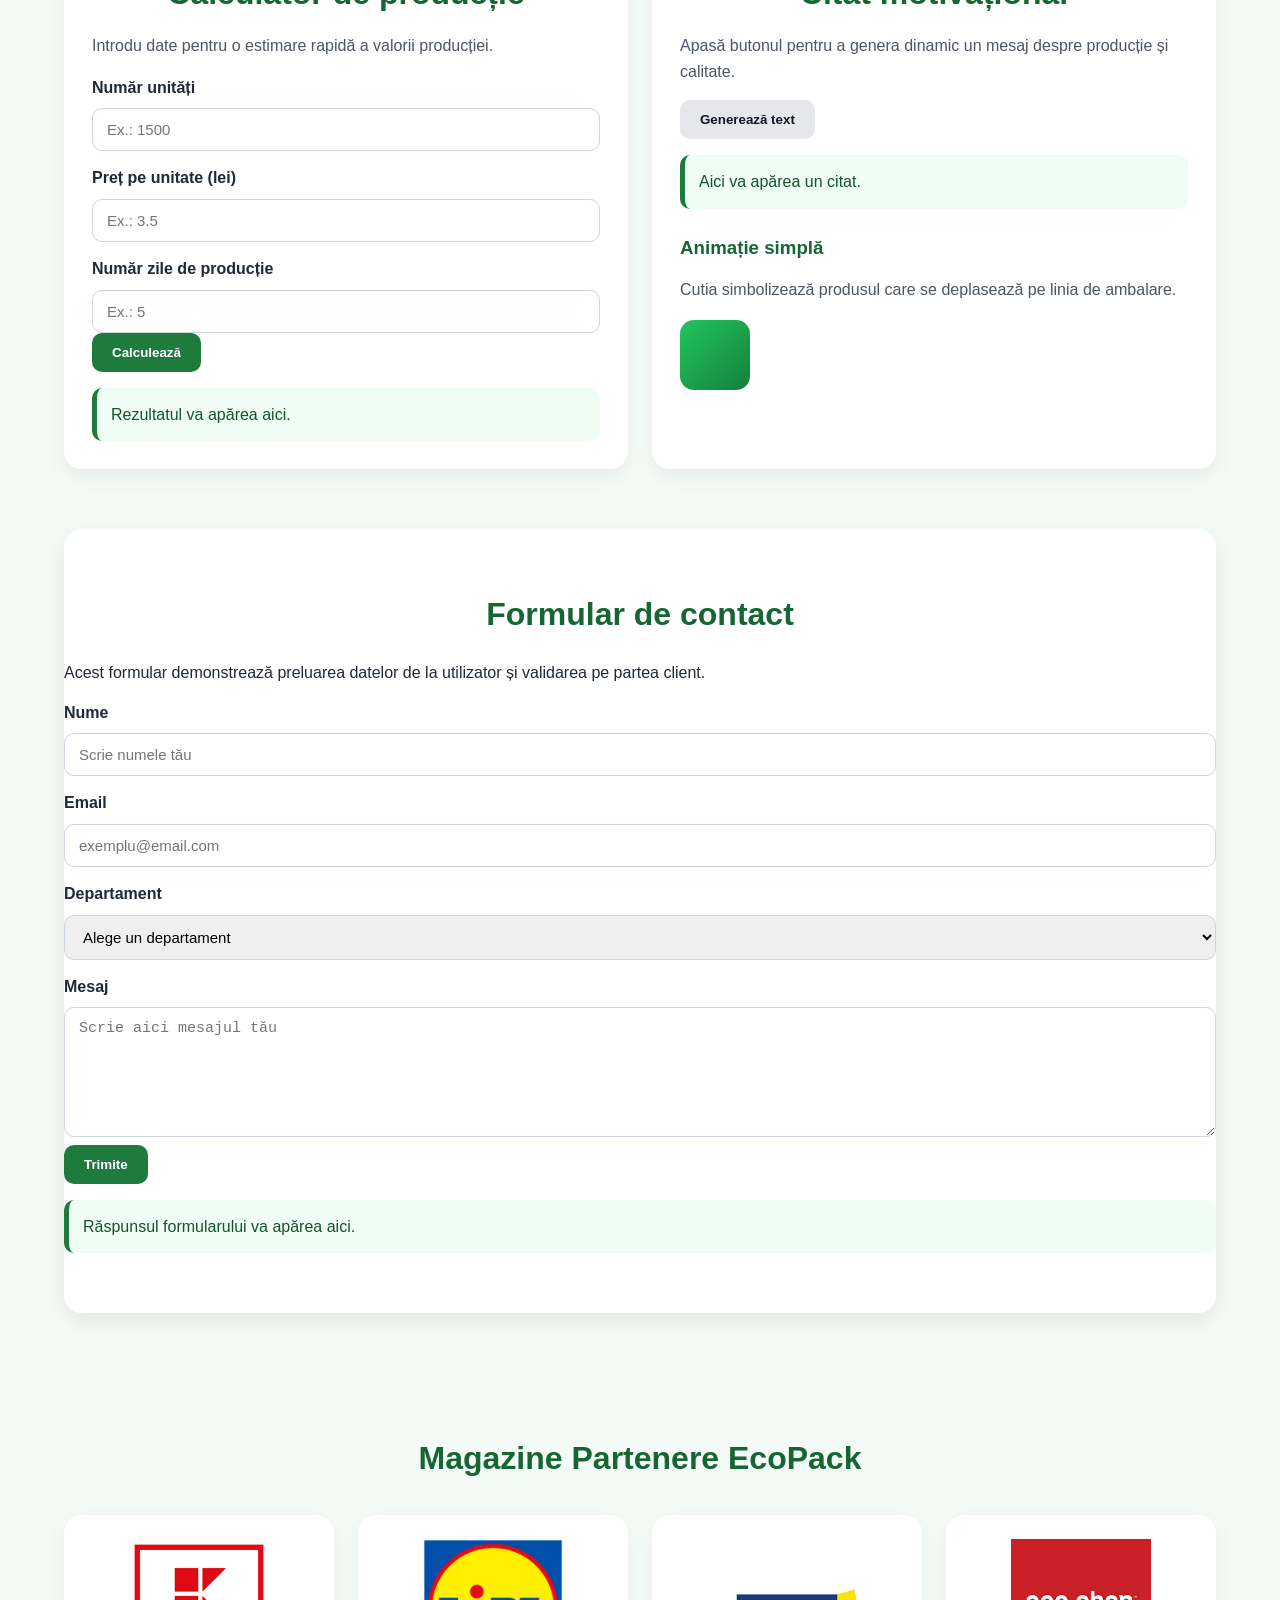
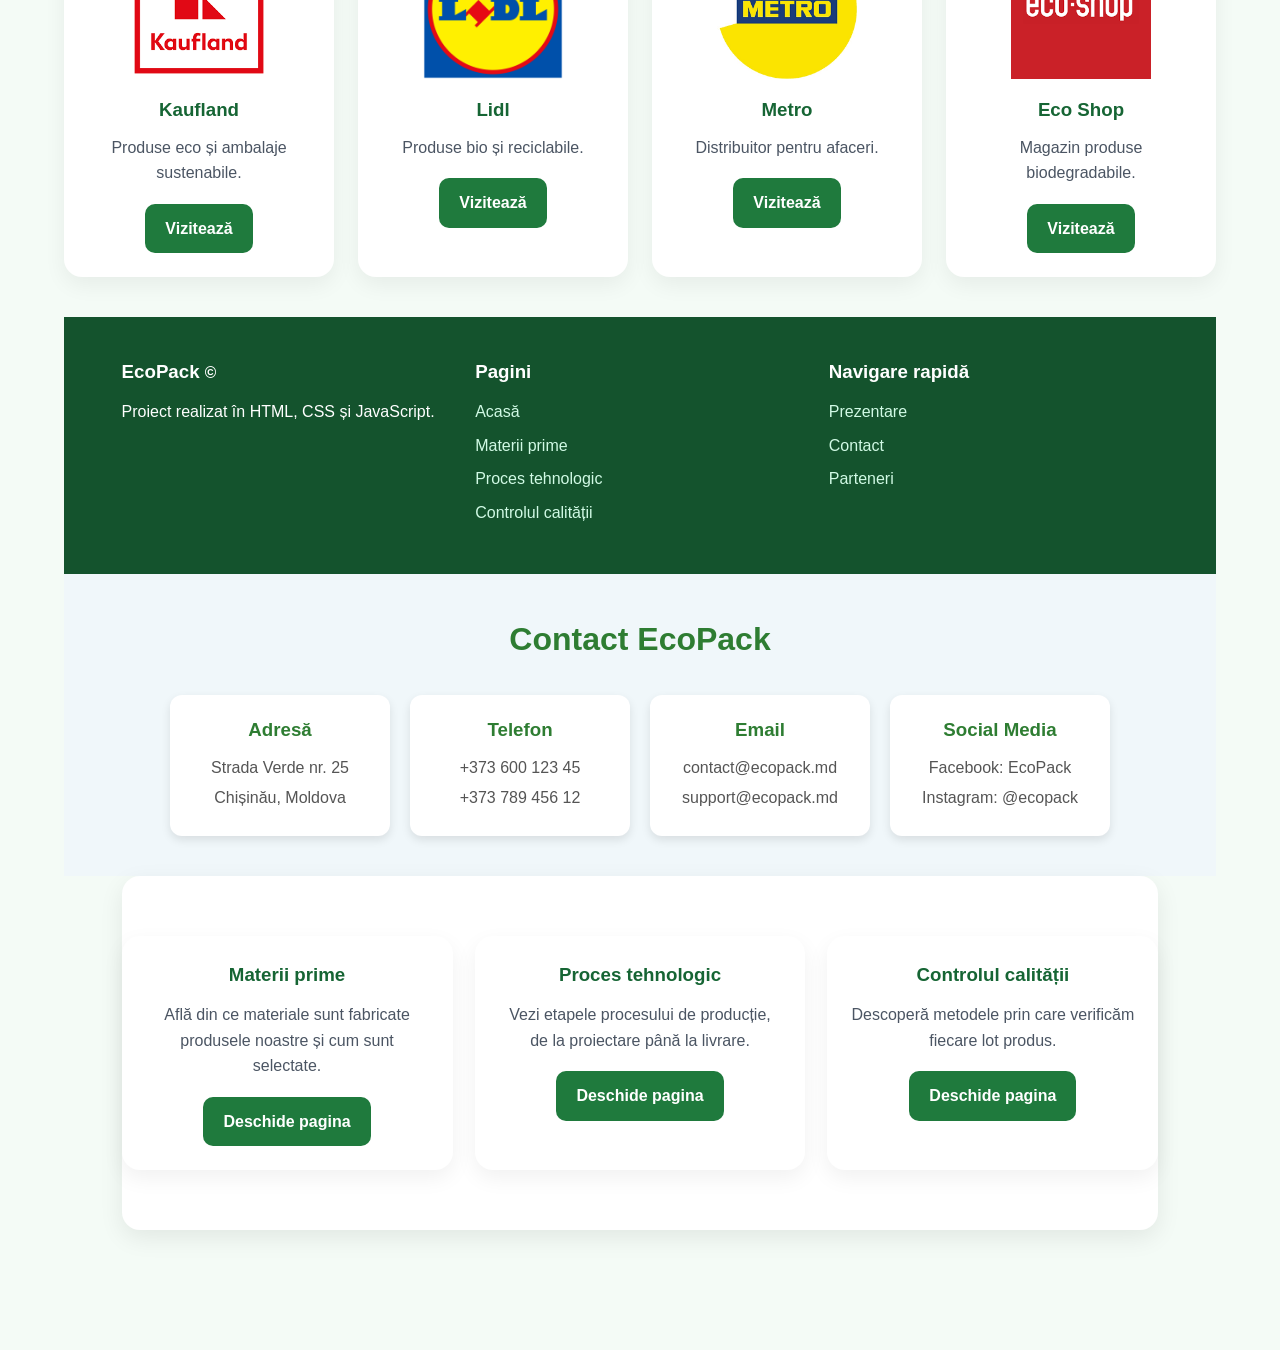
==== commit 6d76a86f: "Update index.html" ====
--- a/index.html
+++ b/index.html
@@ -345,5 +345,29 @@
   <section class="container section card">
     <div class="grid-3">
         <div class="info-box">
+          <h3>Materii prime</h3>
+          <p>
+            Află din ce materiale sunt fabricate produsele noastre și cum sunt selectate.
+          </p>
+          <a href="pages/materii-prime.html" class="btn btn-primary">Deschide pagina</a>
+        </div>
+
+        <div class="info-box">
+          <h3>Proces tehnologic</h3>
+          <p>
+            Vezi etapele procesului de producție, de la proiectare până la livrare.
+          </p>
+          <a href="pages/proces-tehnologic.html" class="btn btn-primary">Deschide pagina</a>
+        </div>
+
+        <div class="info-box">
+          <h3>Controlul calității</h3>
+          <p>
+            Descoperă metodele prin care verificăm fiecare lot produs.
+          </p>
+          <a href="pages/control-calitate.html" class="btn btn-primary">Deschide pagina</a>
+        </div>
+      </div>
+    </section>
 </body>
 </html>
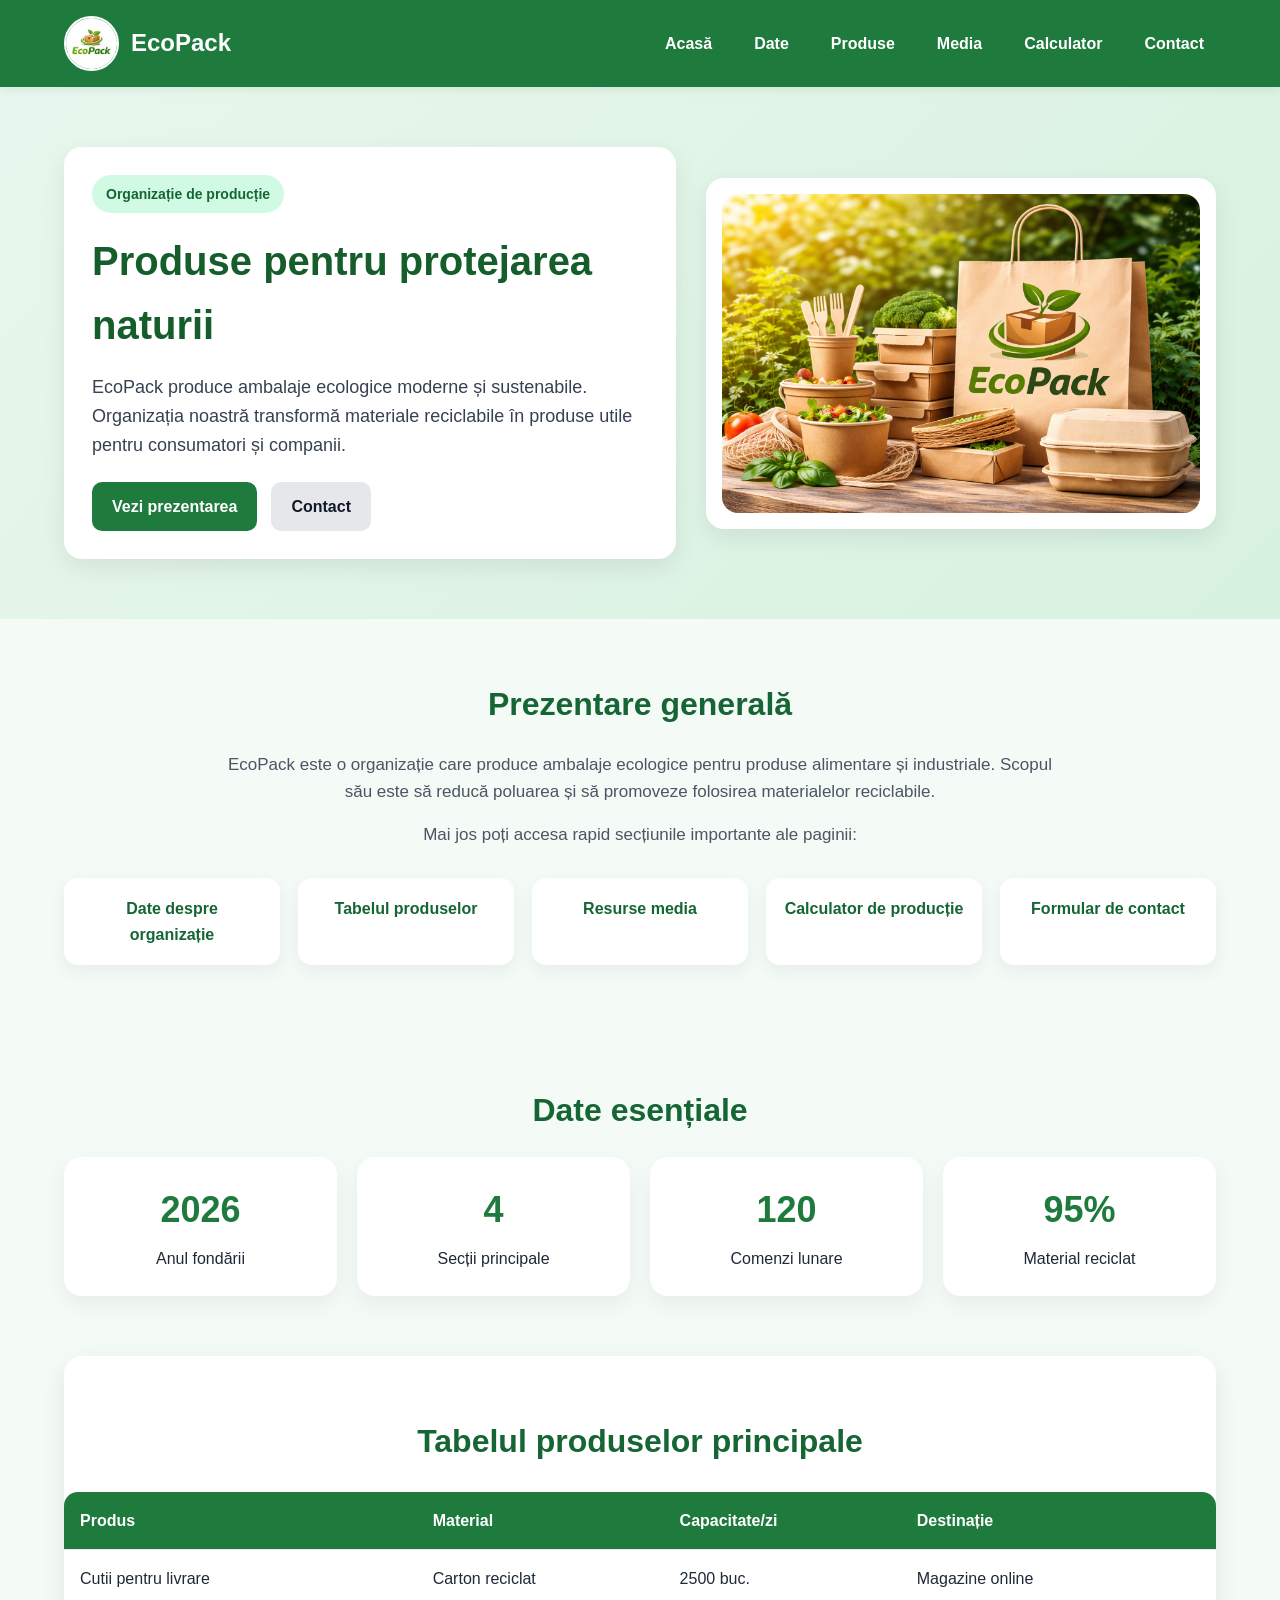
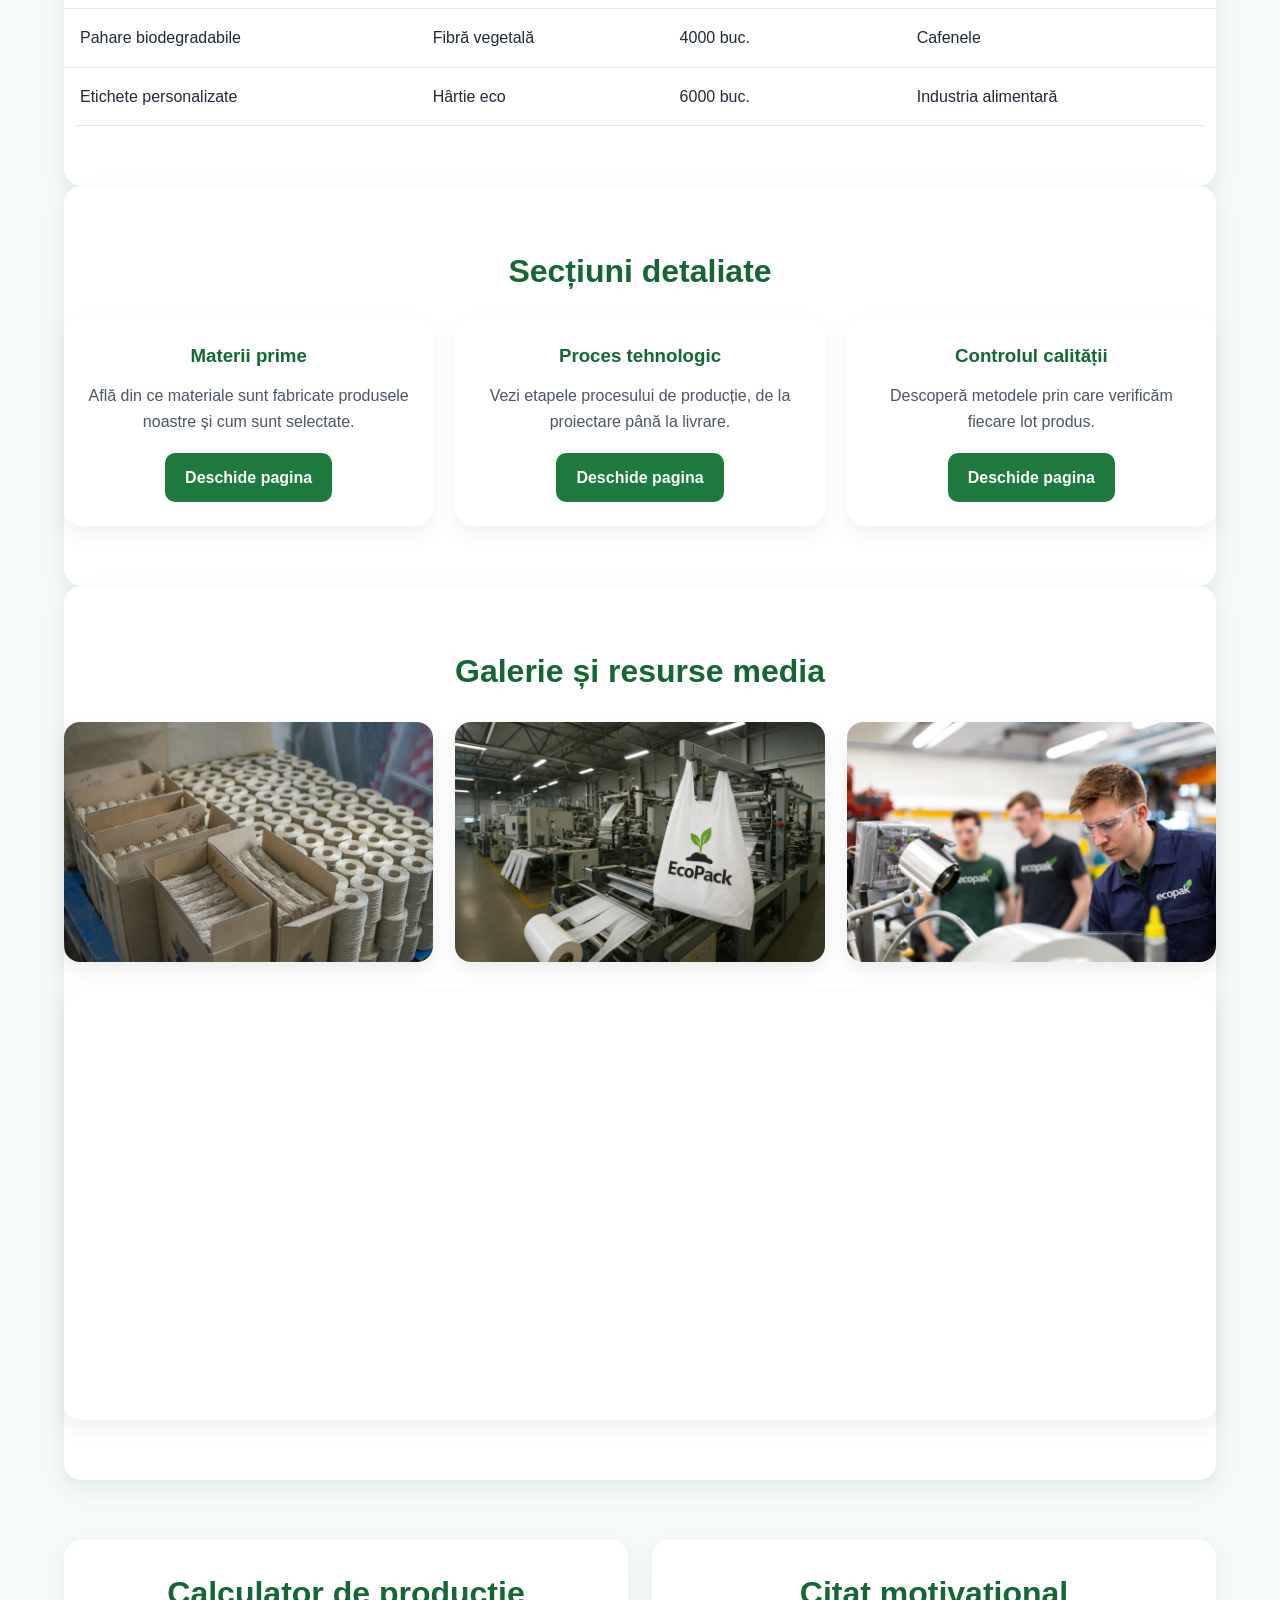
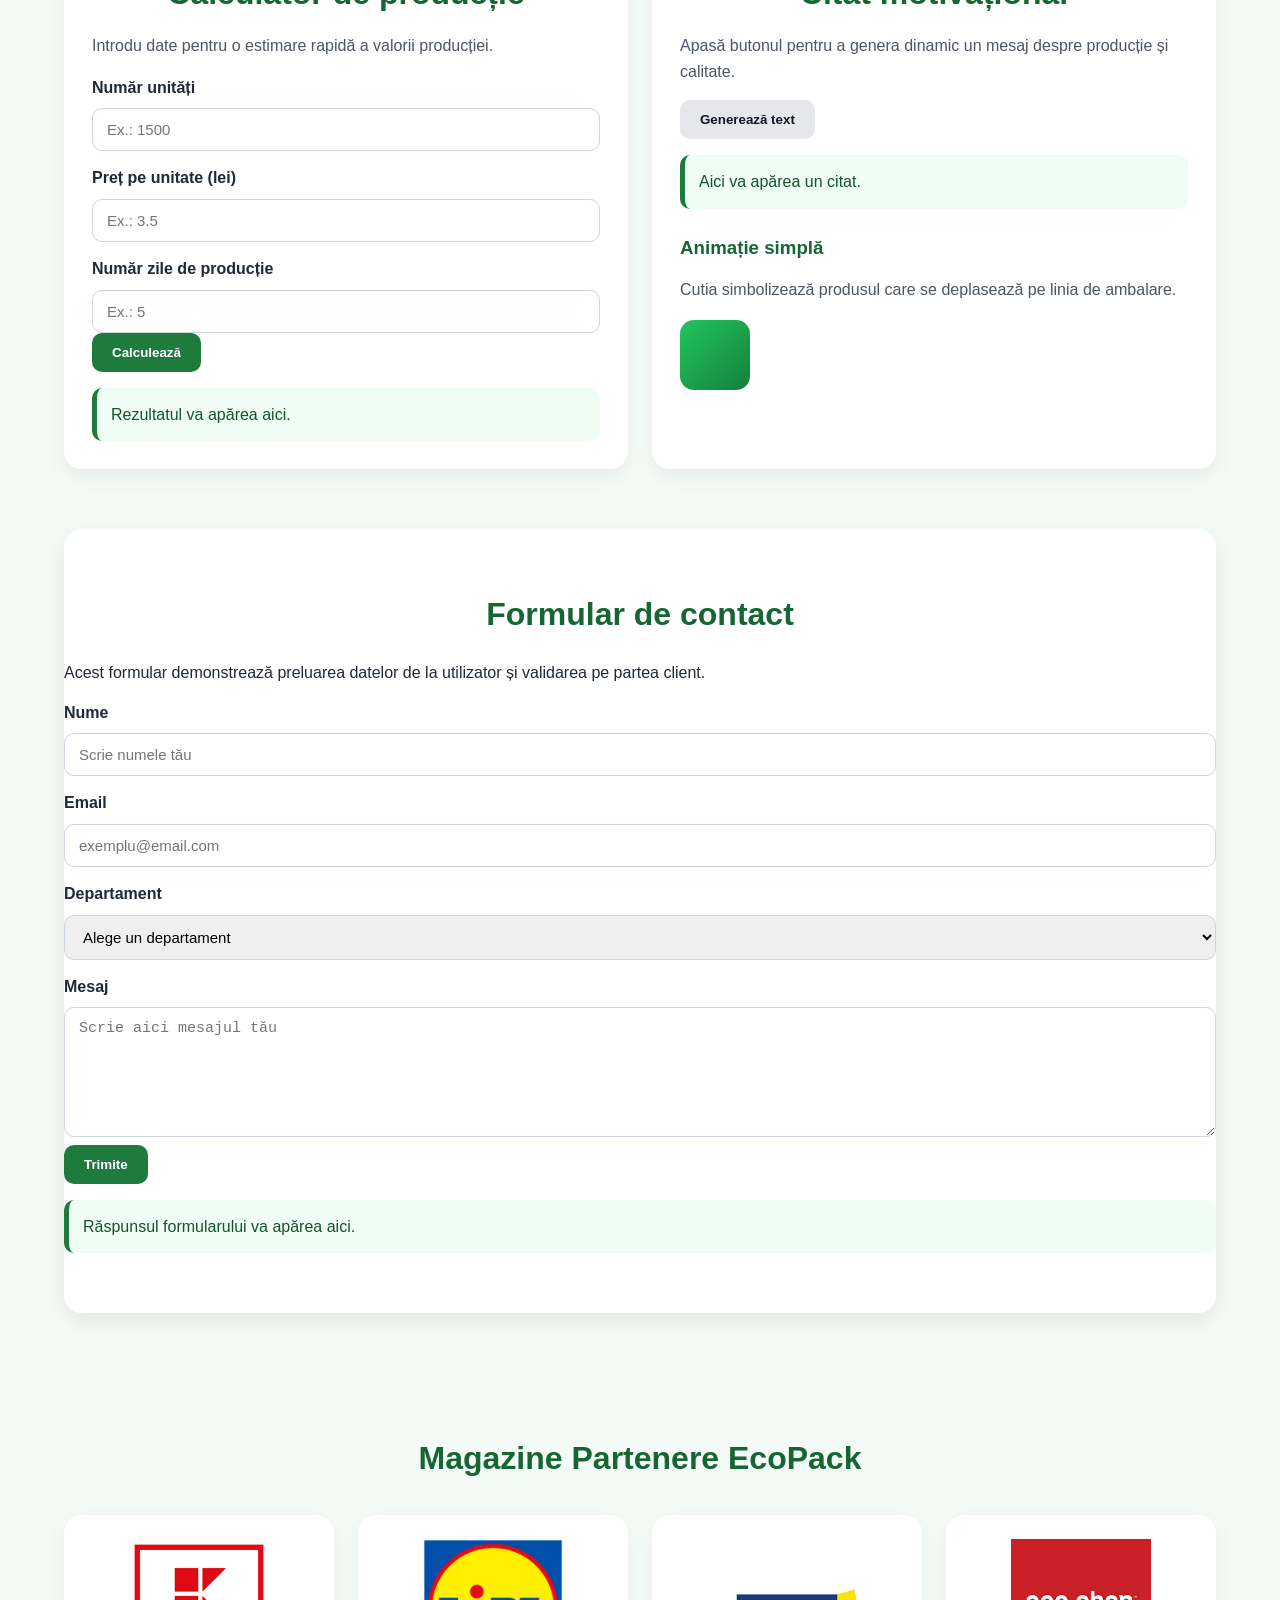
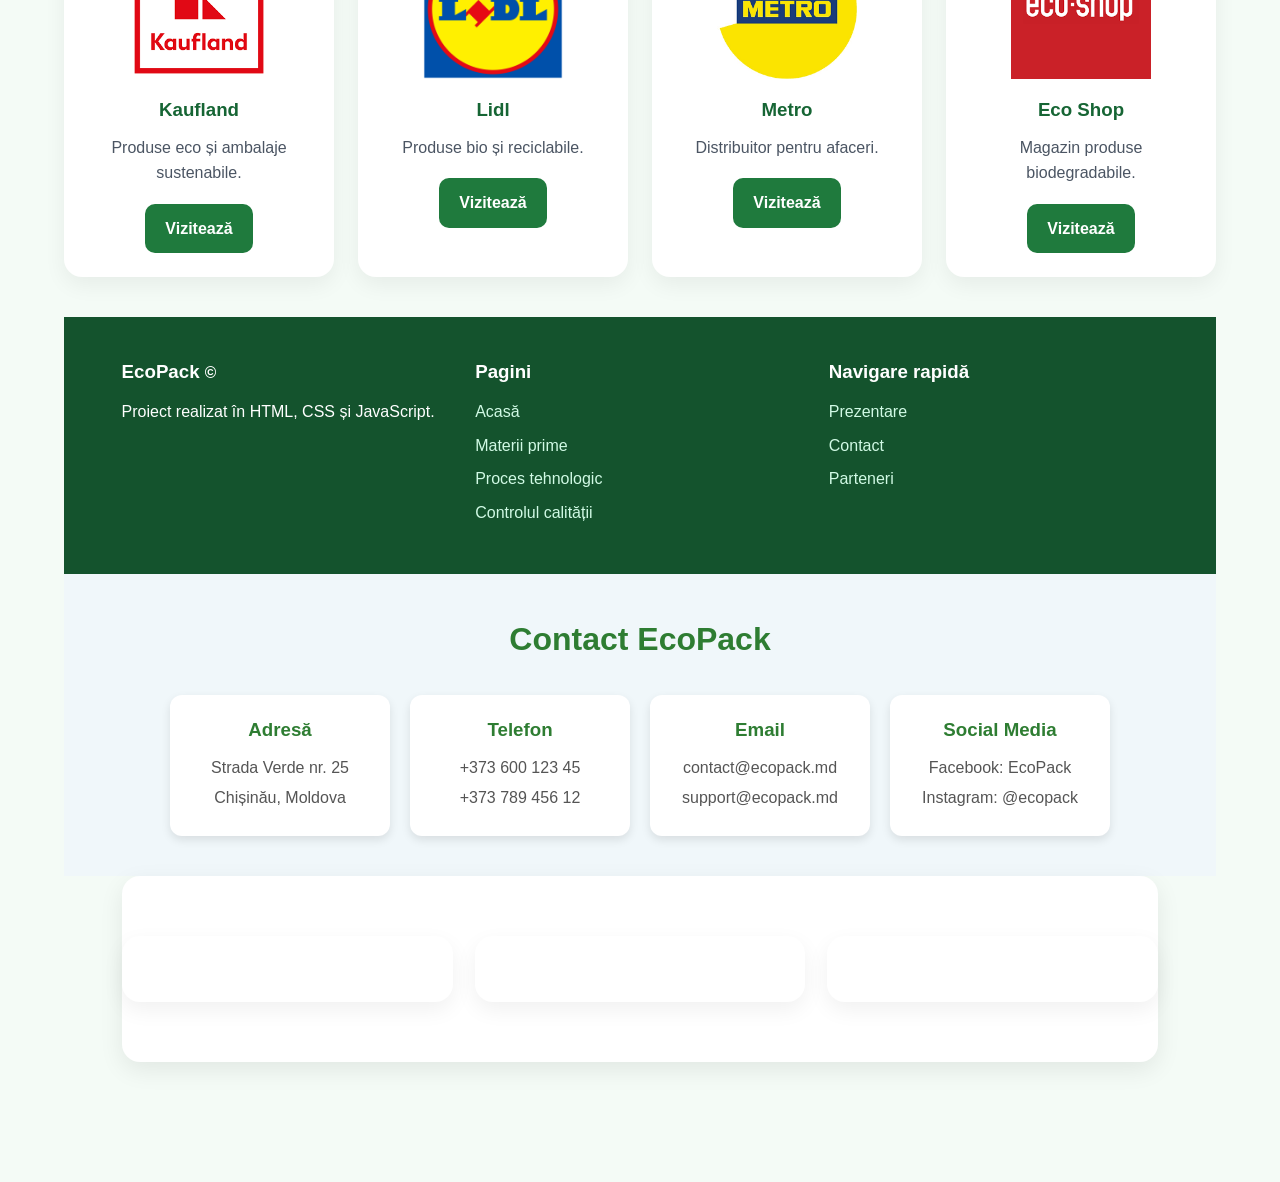
==== commit 48a37906: "Update index.html" ====
--- a/index.html
+++ b/index.html
@@ -345,27 +345,16 @@
   <section class="container section card">
     <div class="grid-3">
         <div class="info-box">
-          <h3>Materii prime</h3>
+
+        </div>
+
+        <div class="info-box">
+          
+        </div>
+
+        <div class="info-box">
           <p>
-            Află din ce materiale sunt fabricate produsele noastre și cum sunt selectate.
-          </p>
-          <a href="pages/materii-prime.html" class="btn btn-primary">Deschide pagina</a>
-        </div>
-
-        <div class="info-box">
-          <h3>Proces tehnologic</h3>
-          <p>
-            Vezi etapele procesului de producție, de la proiectare până la livrare.
-          </p>
-          <a href="pages/proces-tehnologic.html" class="btn btn-primary">Deschide pagina</a>
-        </div>
-
-        <div class="info-box">
-          <h3>Controlul calității</h3>
-          <p>
-            Descoperă metodele prin care verificăm fiecare lot produs.
-          </p>
-          <a href="pages/control-calitate.html" class="btn btn-primary">Deschide pagina</a>
+          </p>
         </div>
       </div>
     </section>
--- a/css/style.css
+++ b/css/style.css
@@ -634,4 +634,16 @@
       width: 100%;
       height: 100%;
       border: 0;
-    }+    }
+}
+
+.quick-card {
+  background: white;
+  color: #166534;
+  padding: 18px;
+  border-radius: 14px;
+  text-align: center;
+  font-weight: bold;
+  box-shadow: 0 6px 18px rgba(0, 0, 0, 0.06);
+  transition: 0.3s;
+}
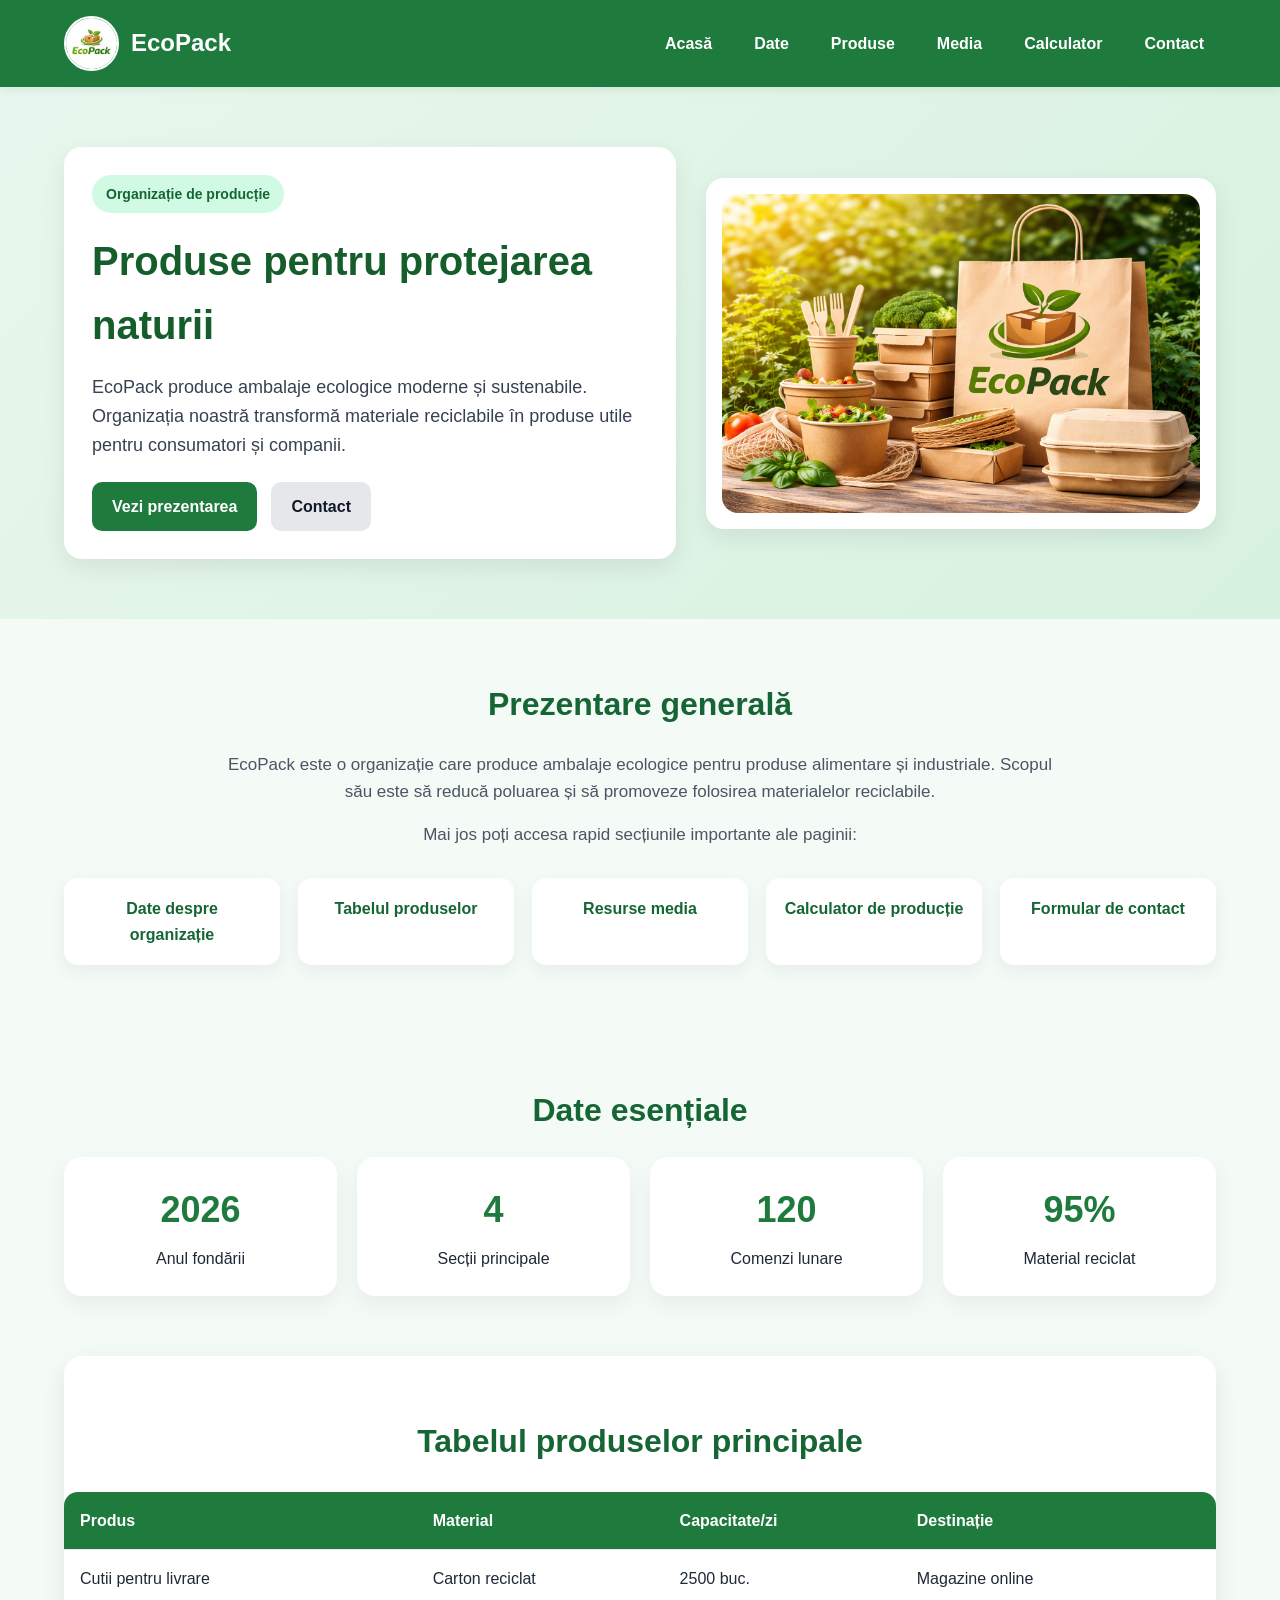
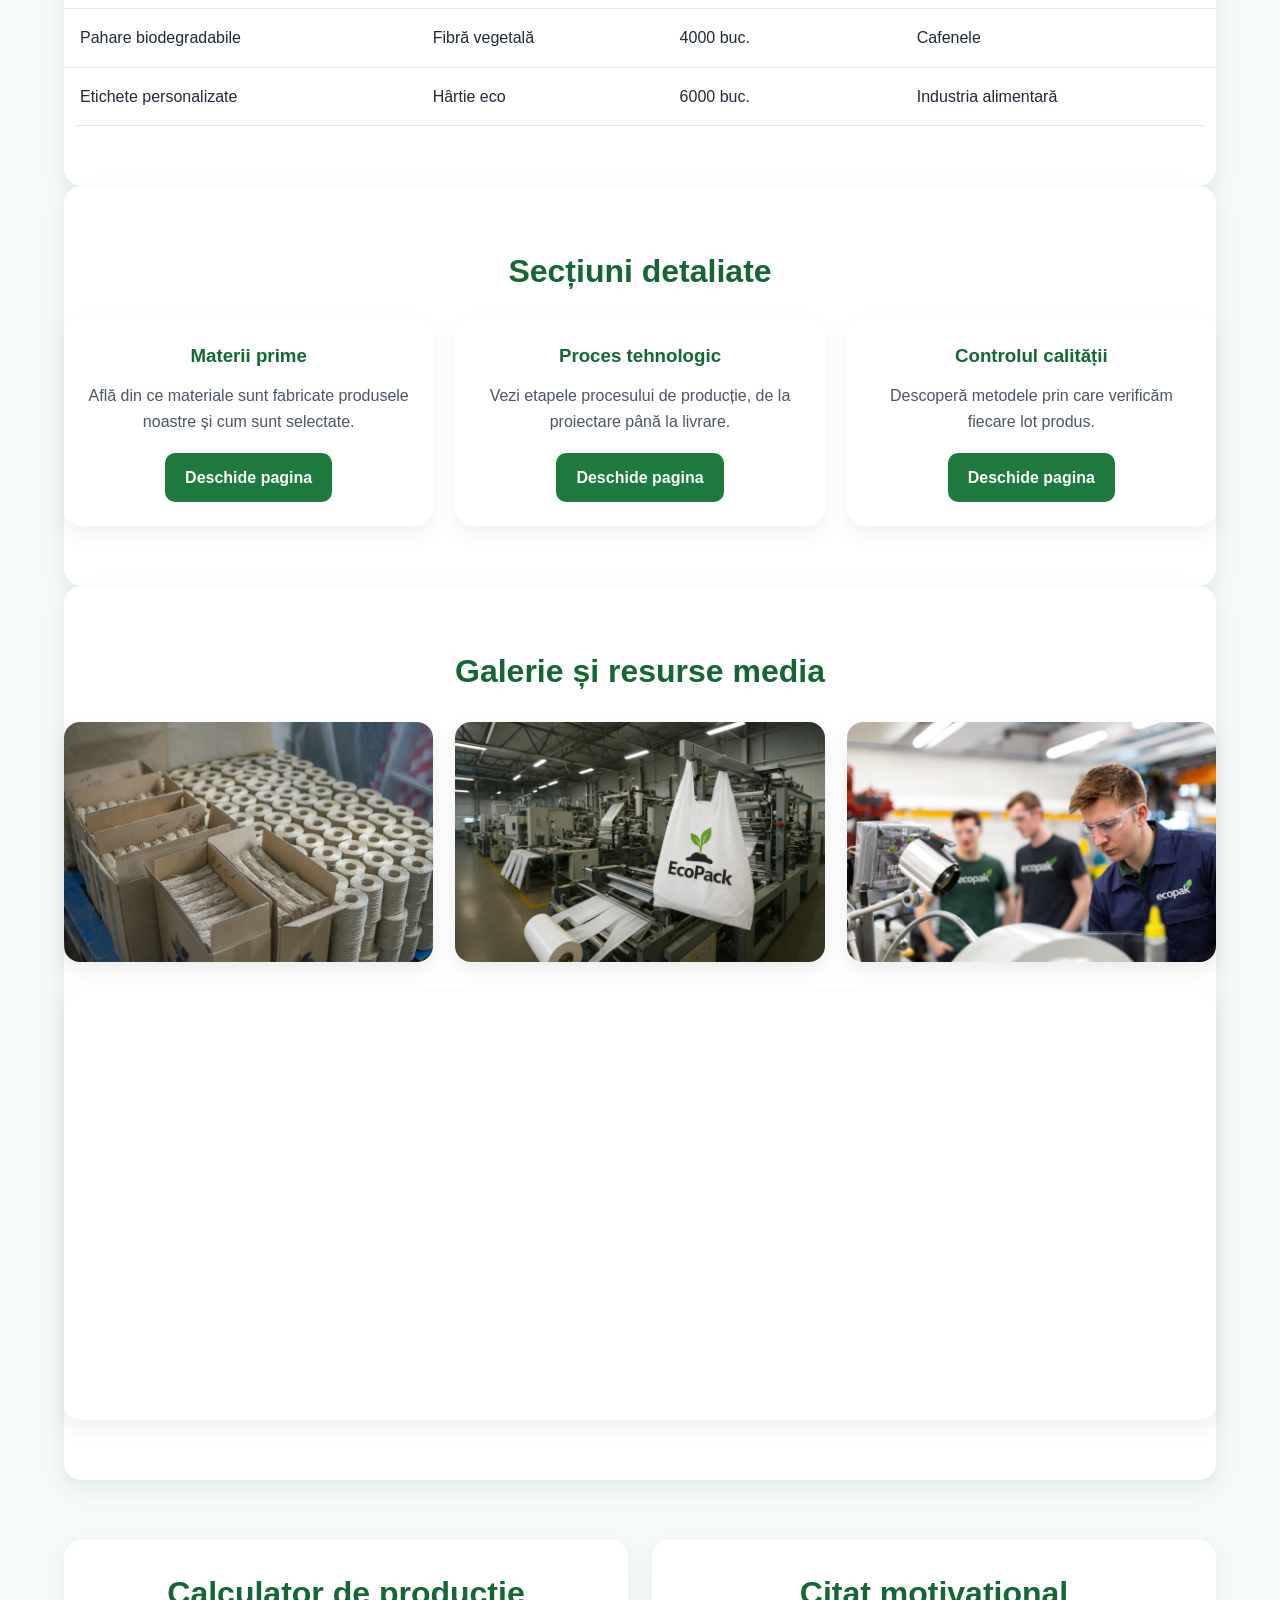
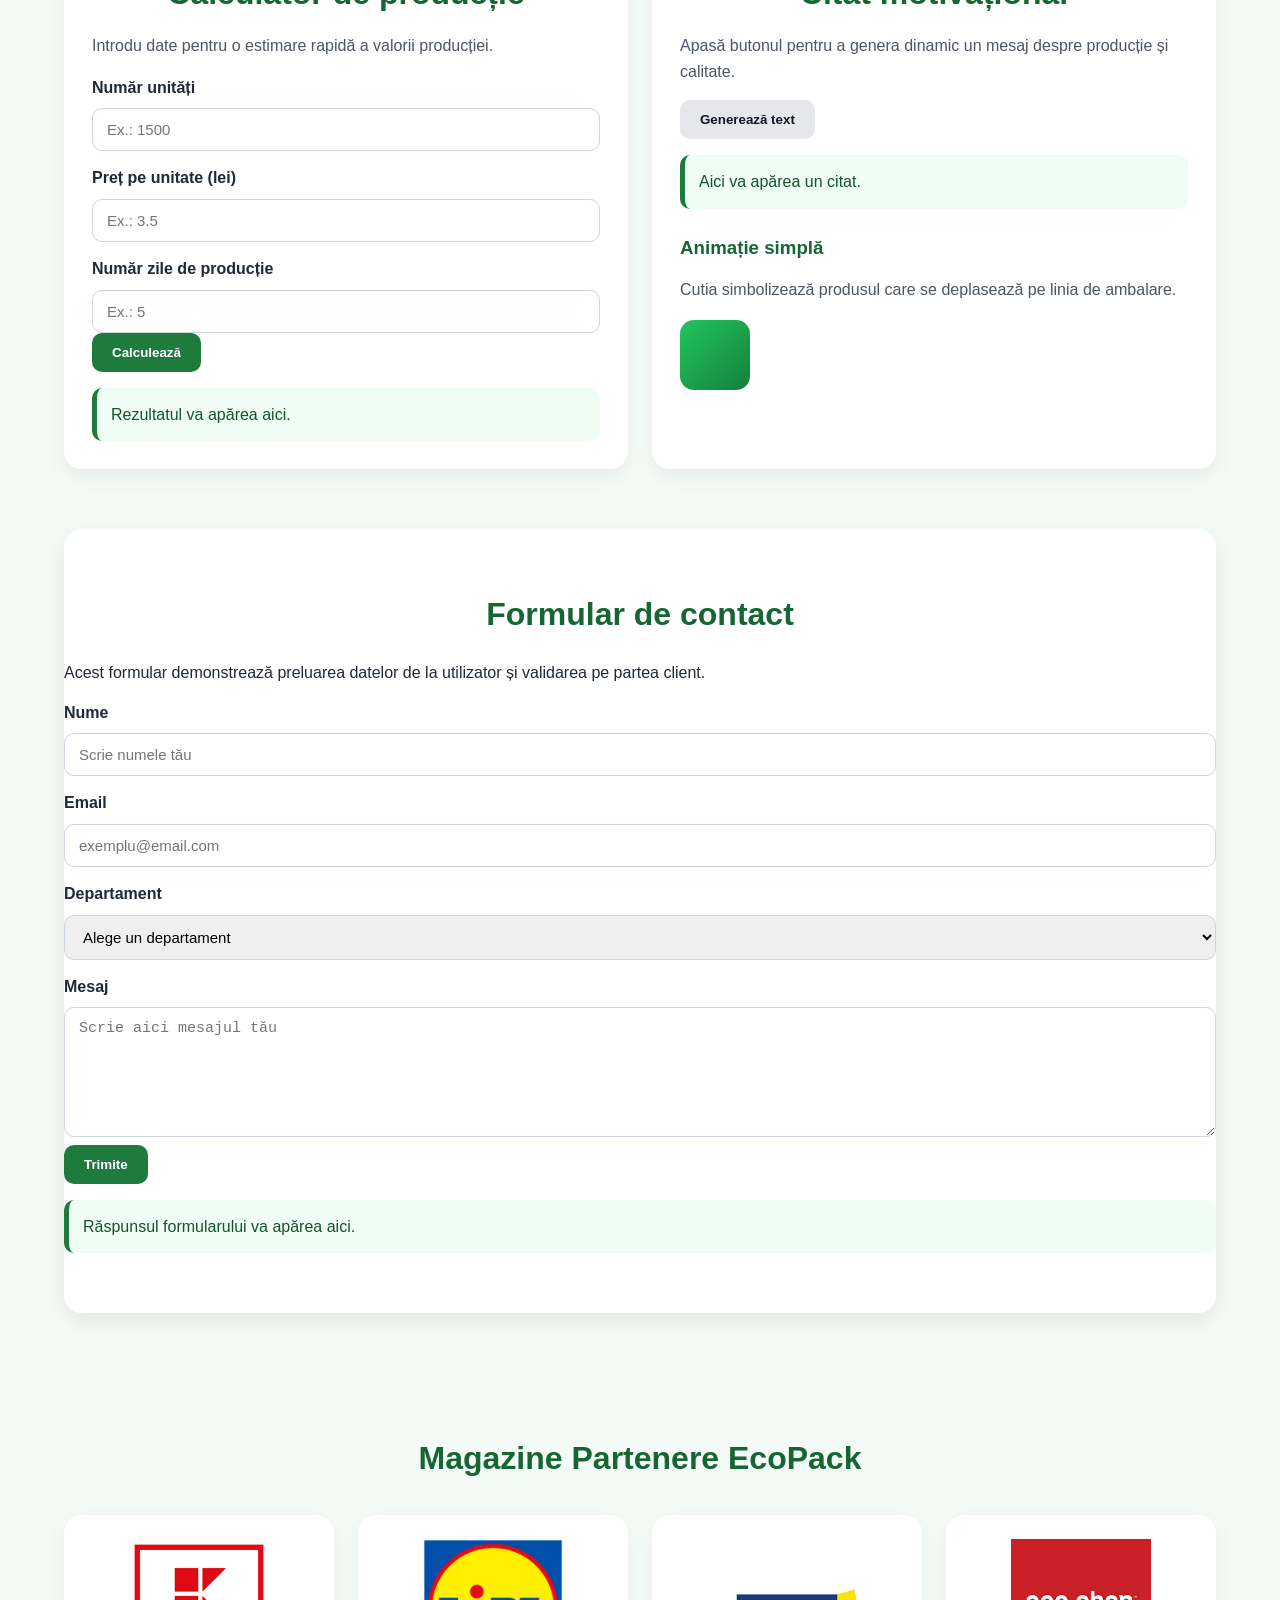
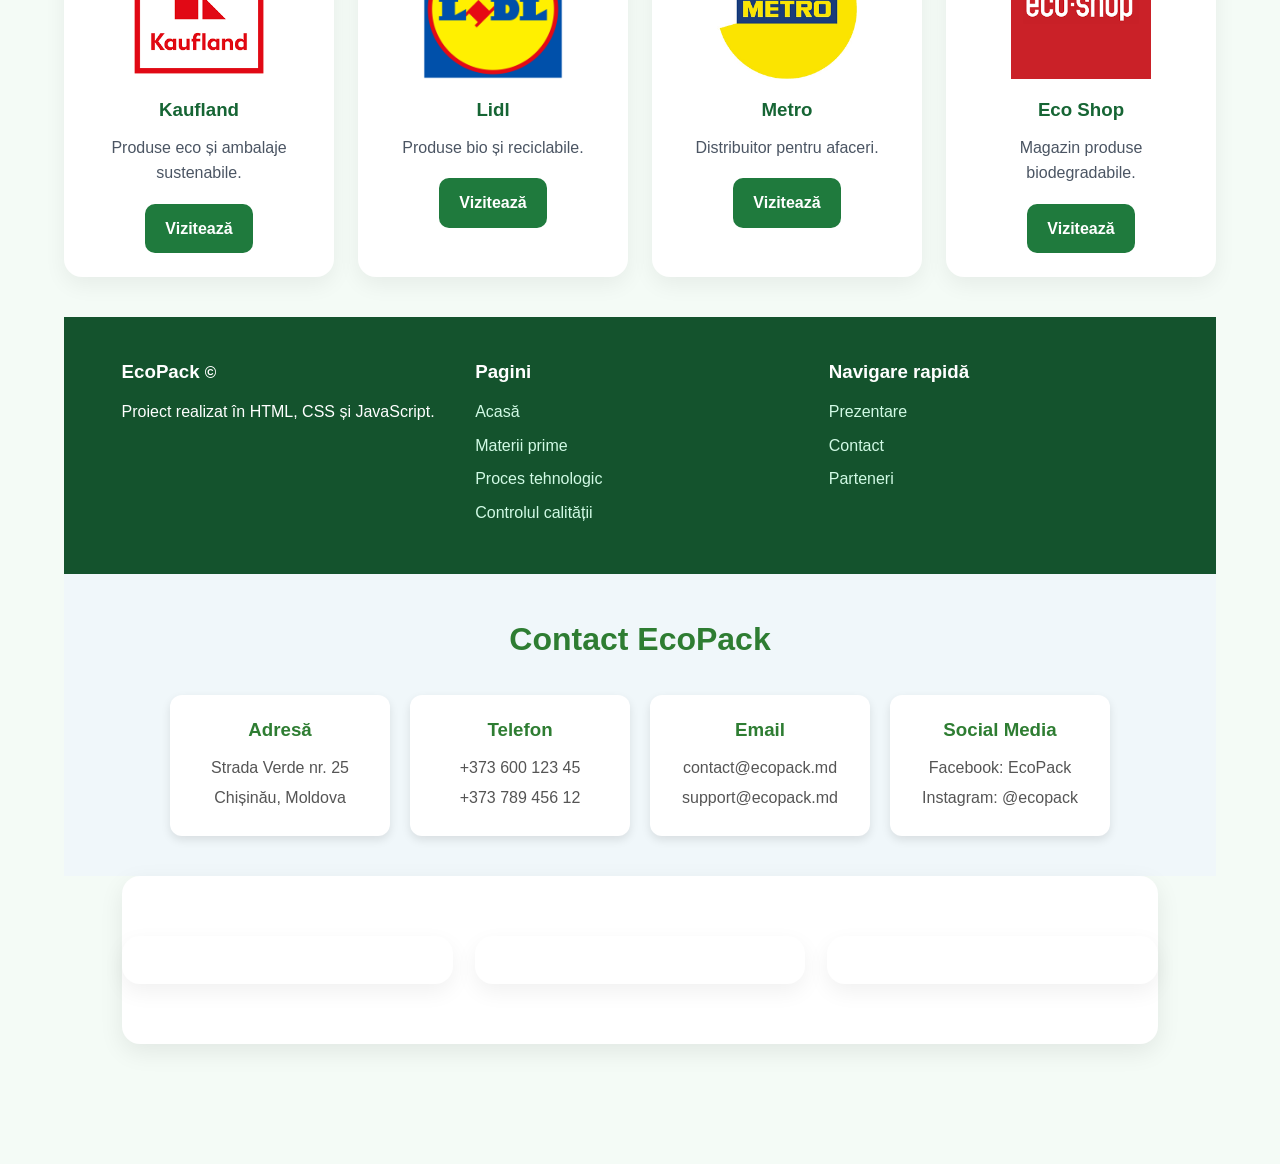
==== commit c3bfb4bc: "Update index.html" ====
--- a/index.html
+++ b/index.html
@@ -353,10 +353,8 @@
         </div>
 
         <div class="info-box">
-          <p>
-          </p>
-        </div>
-      </div>
+
+        </div>
     </section>
 </body>
 </html>
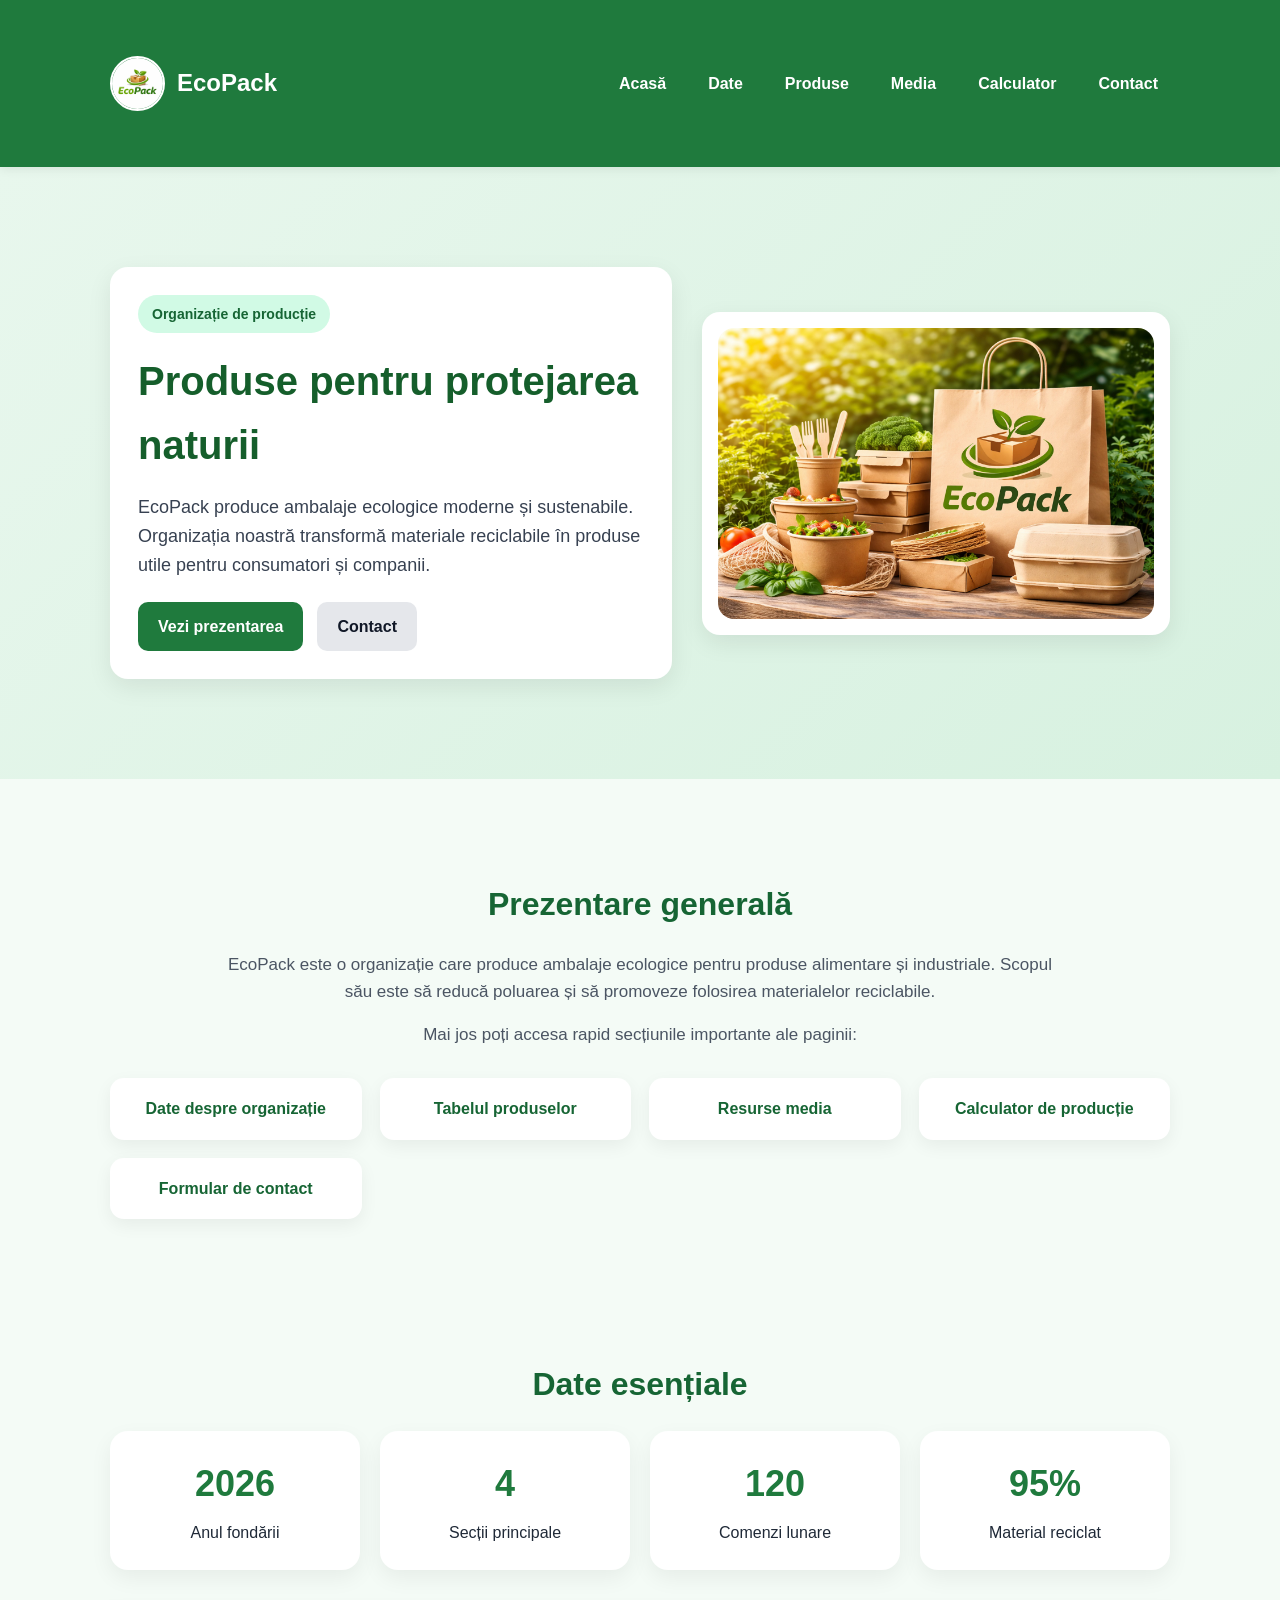
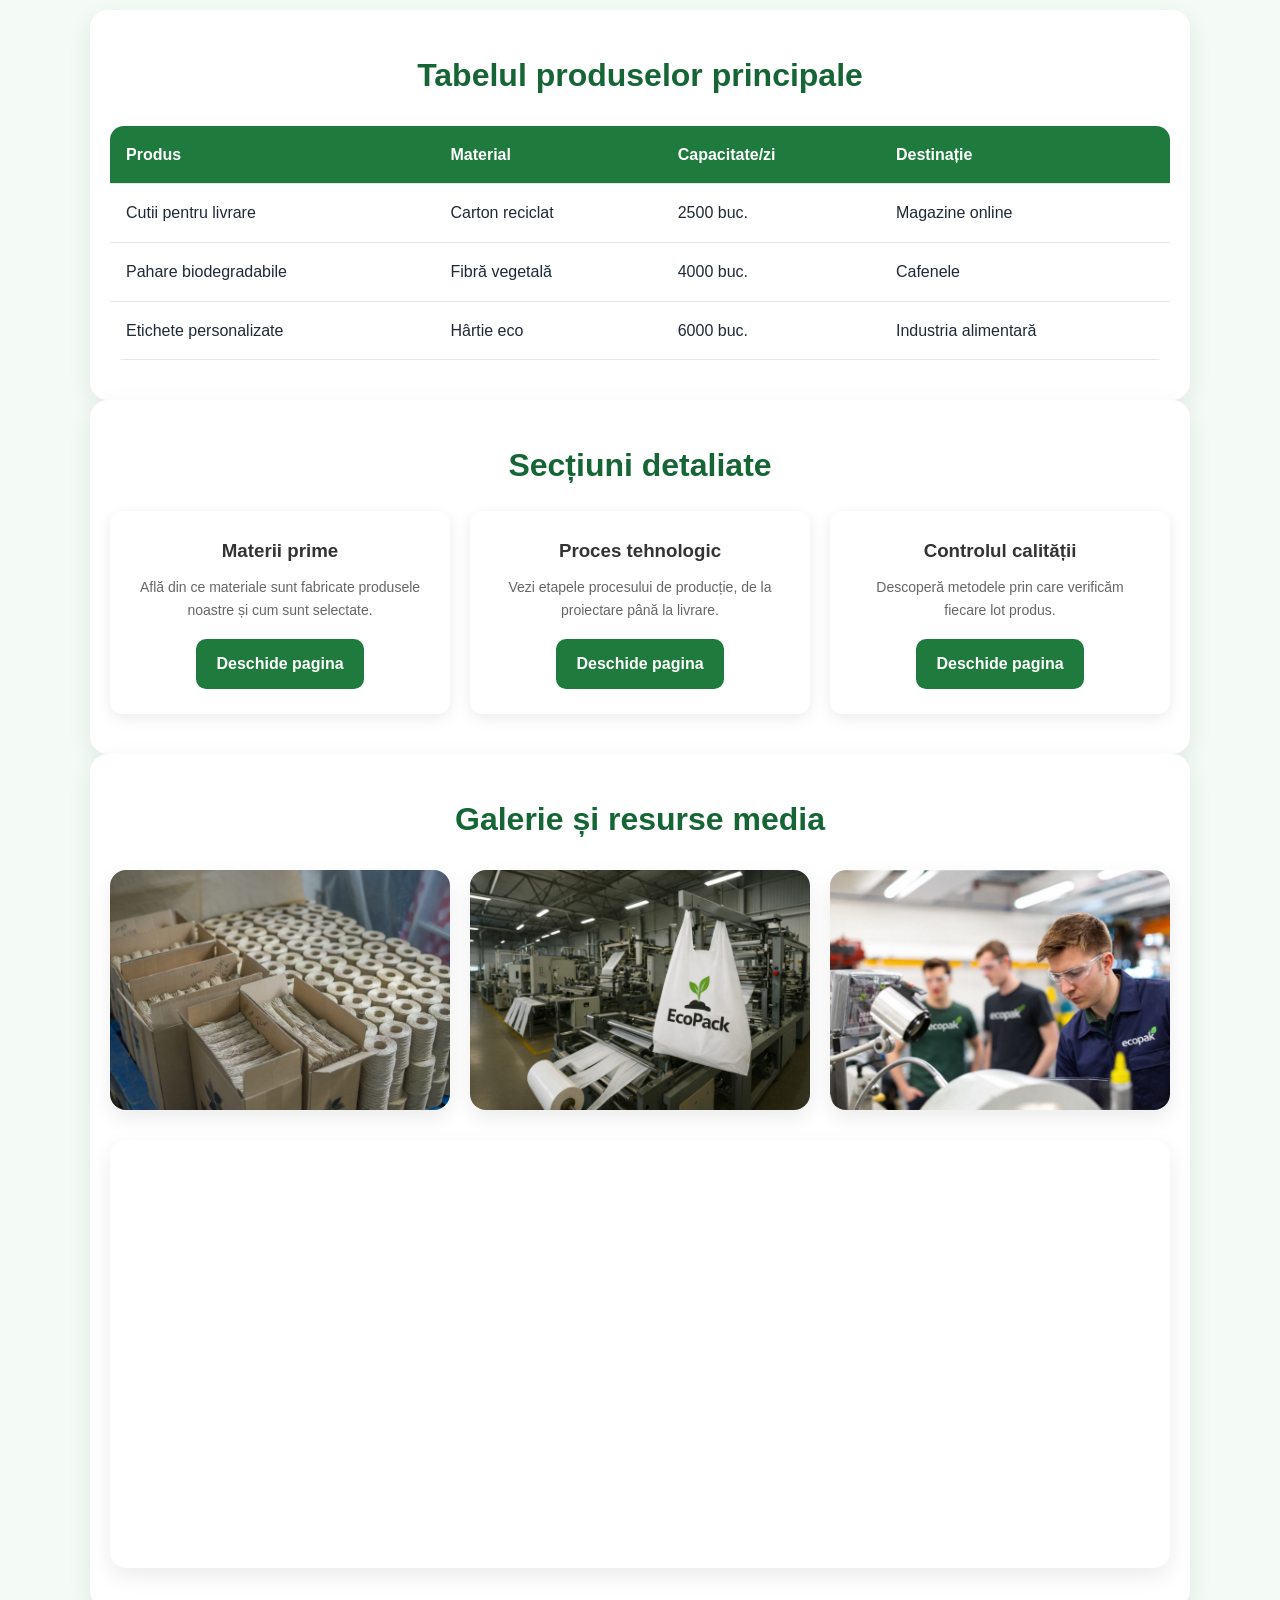
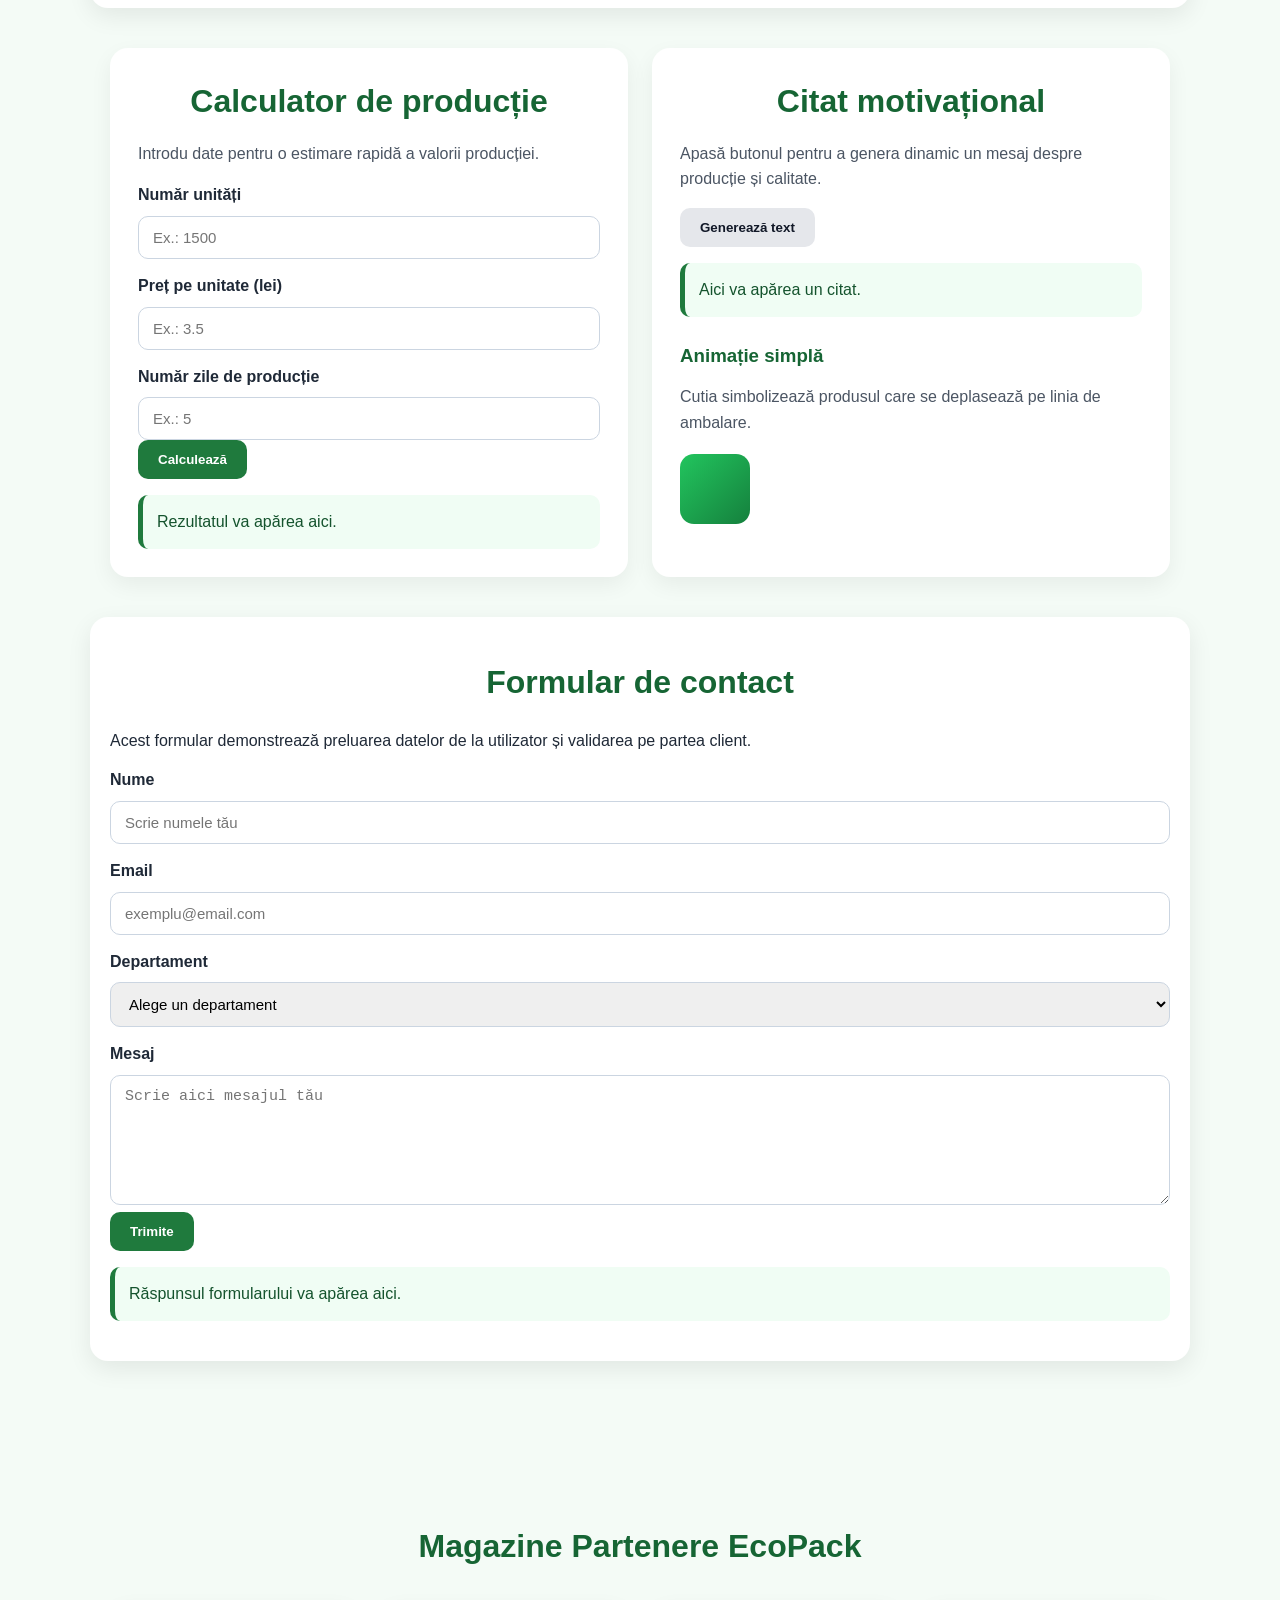
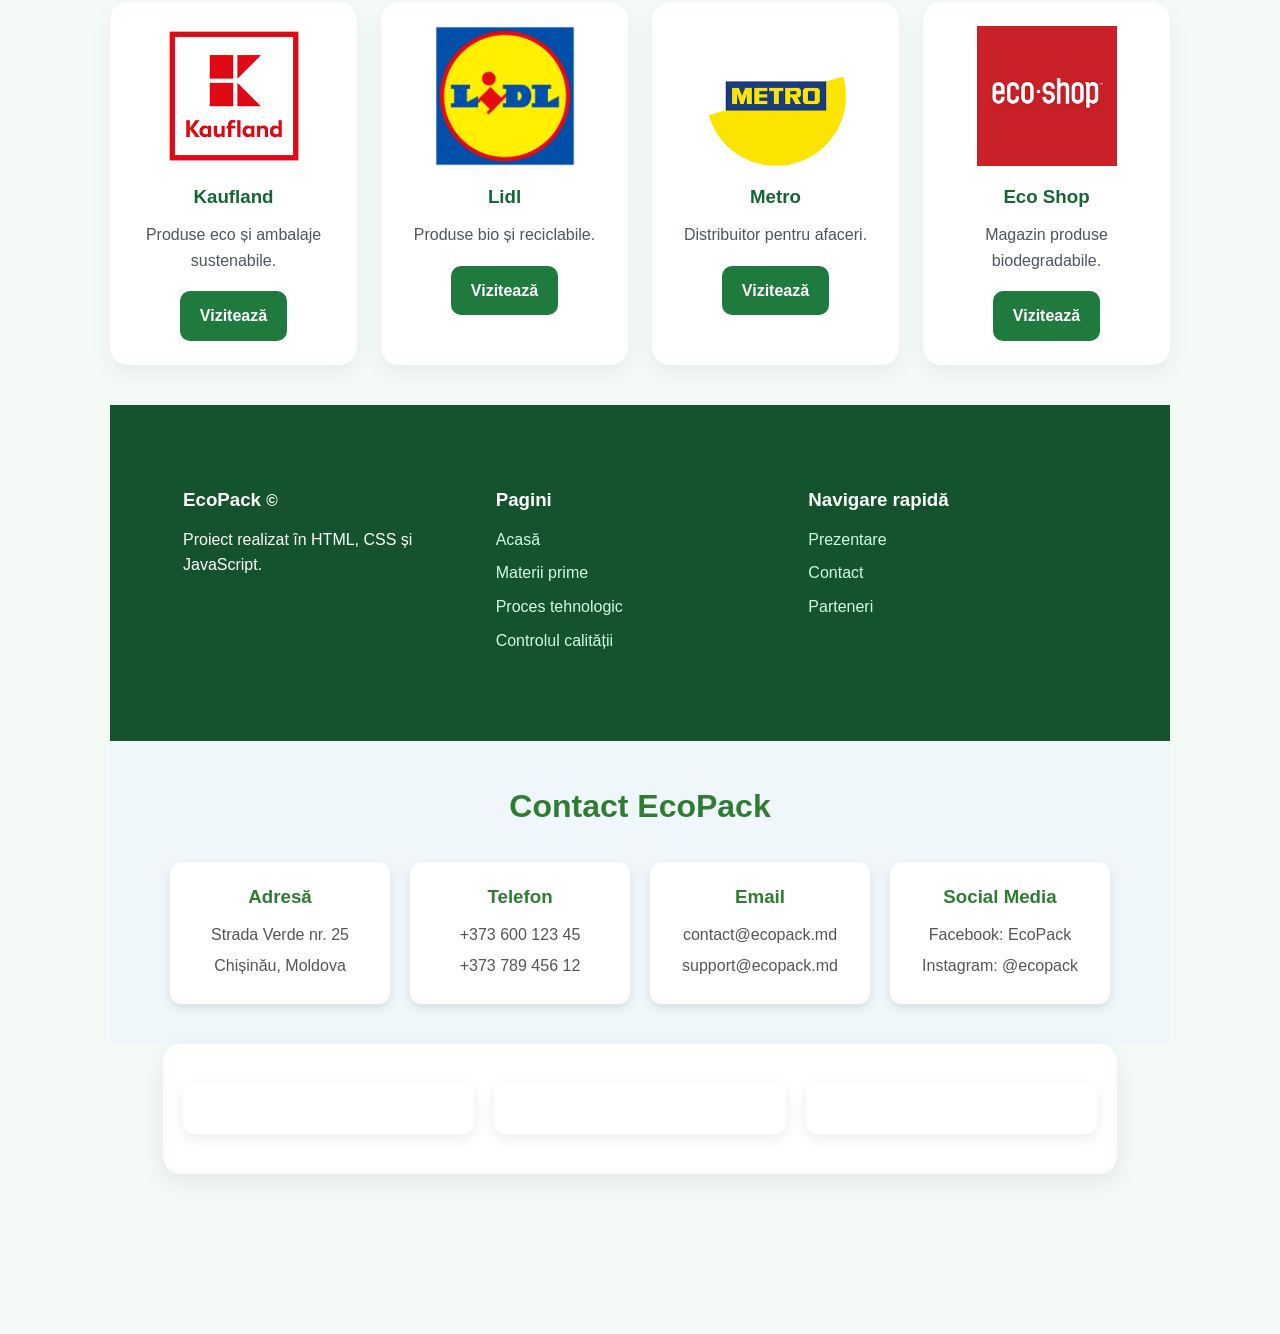
==== commit 129e3dbc: "Update index.html" ====
--- a/index.html
+++ b/index.html
@@ -342,19 +342,12 @@
 
   </div>
 </section>
-  <section class="container section card">
+<section class="container section card">
     <div class="grid-3">
-        <div class="info-box">
-
-        </div>
-
-        <div class="info-box">
-          
-        </div>
-
-        <div class="info-box">
-
-        </div>
-    </section>
+        <div class="info-box"></div>
+        <div class="info-box"></div>
+        <div class="info-box"></div>
+    </div>
+</section>
 </body>
 </html>
--- a/css/style.css
+++ b/css/style.css
@@ -636,14 +636,57 @@
       border: 0;
     }
 }
-
-.quick-card {
-  background: white;
-  color: #166534;
-  padding: 18px;
-  border-radius: 14px;
-  text-align: center;
-  font-weight: bold;
-  box-shadow: 0 6px 18px rgba(0, 0, 0, 0.06);
-  transition: 0.3s;
-}
+body {
+    margin: 0;
+    font-family: Arial, sans-serif;
+    background-color: #f4f6f9;
+}
+
+.container {
+    max-width: 1100px;
+    margin: 0 auto;
+    padding: 40px 20px;
+}
+
+.grid-3 {
+    display: grid;
+    grid-template-columns: repeat(3, 1fr);
+    gap: 20px;
+}
+
+.info-box {
+    background: #ffffff;
+    padding: 25px;
+    border-radius: 12px;
+    box-shadow: 0 4px 15px rgba(0,0,0,0.08);
+    transition: transform 0.2s ease, box-shadow 0.2s ease;
+    text-align: center;
+}
+
+.info-box h3 {
+    margin-bottom: 10px;
+    color: #333;
+}
+
+.info-box p {
+    color: #666;
+    font-size: 14px;
+}
+
+.info-box:hover {
+    transform: translateY(-5px);
+    box-shadow: 0 8px 20px rgba(0,0,0,0.12);
+}
+
+/* Responsive */
+@media (max-width: 900px) {
+    .grid-3 {
+        grid-template-columns: 1fr 1fr;
+    }
+}
+
+@media (max-width: 600px) {
+    .grid-3 {
+        grid-template-columns: 1fr;
+    }
+}
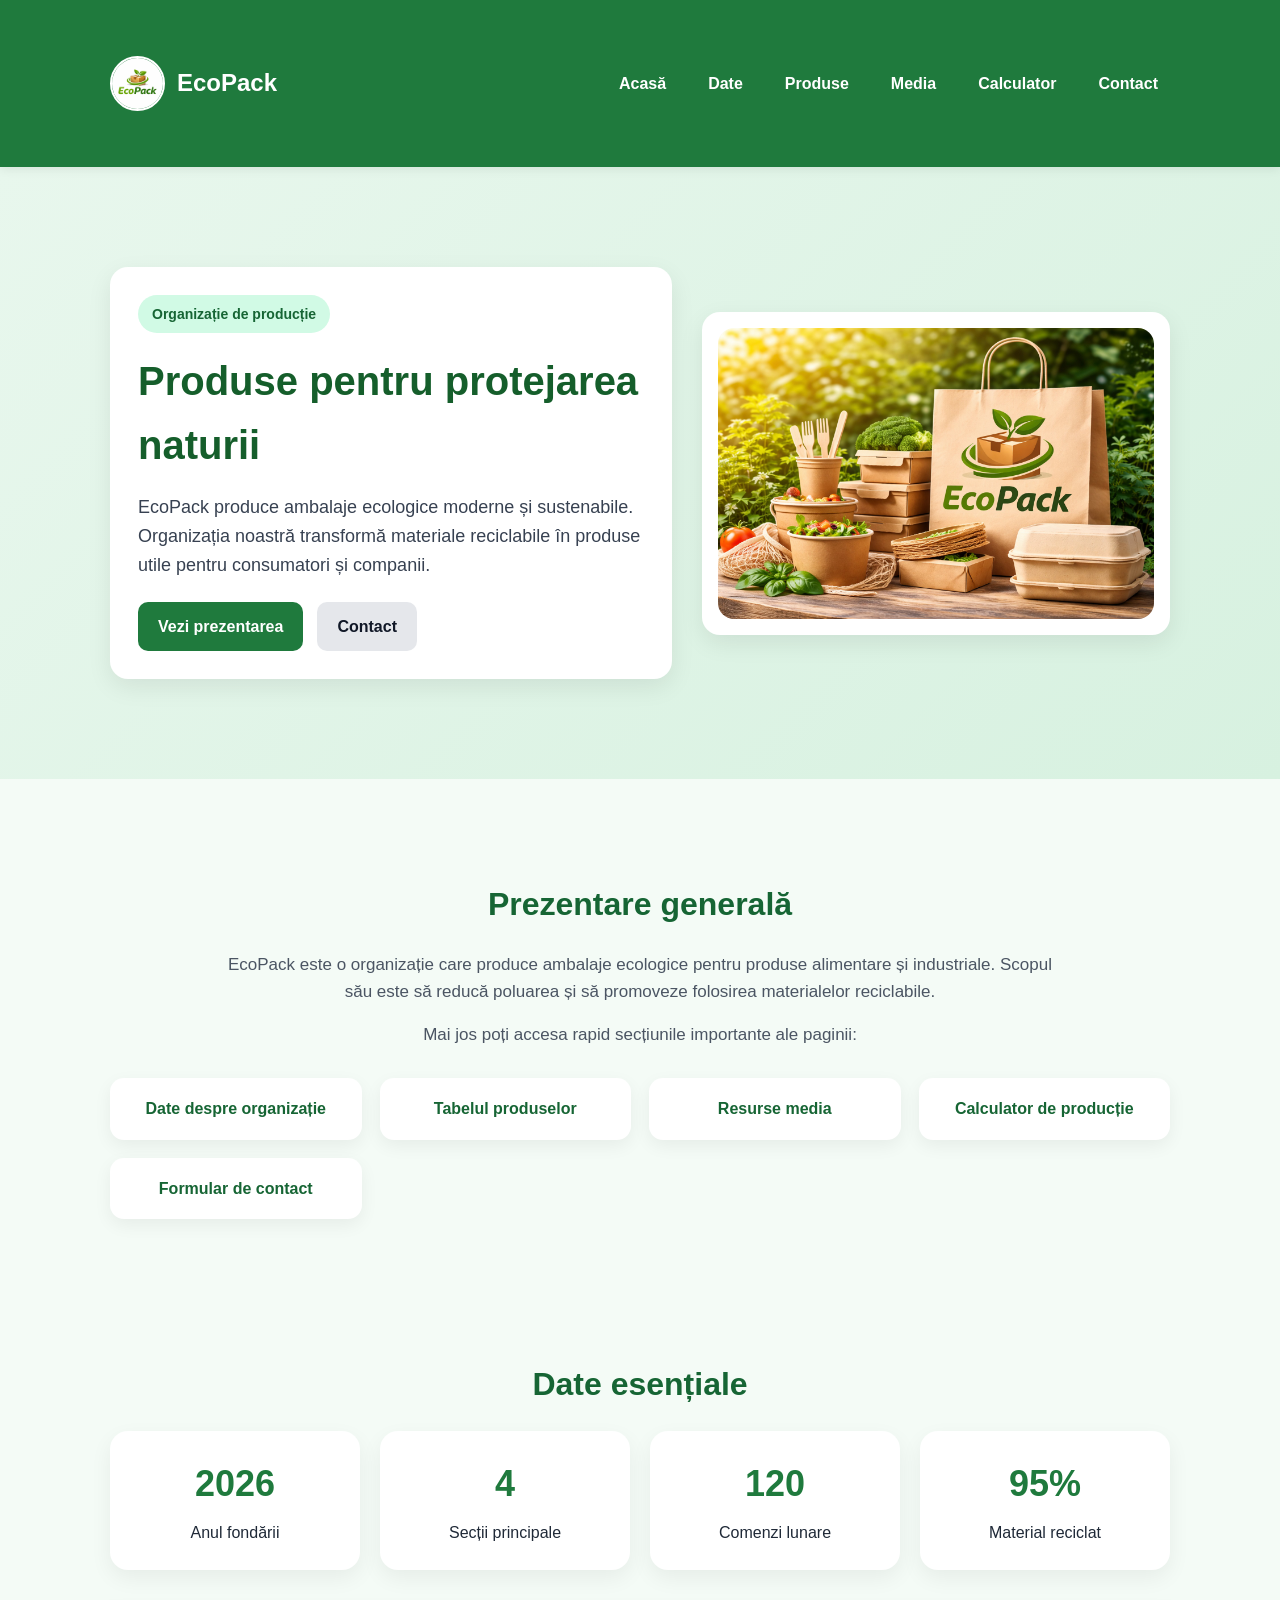
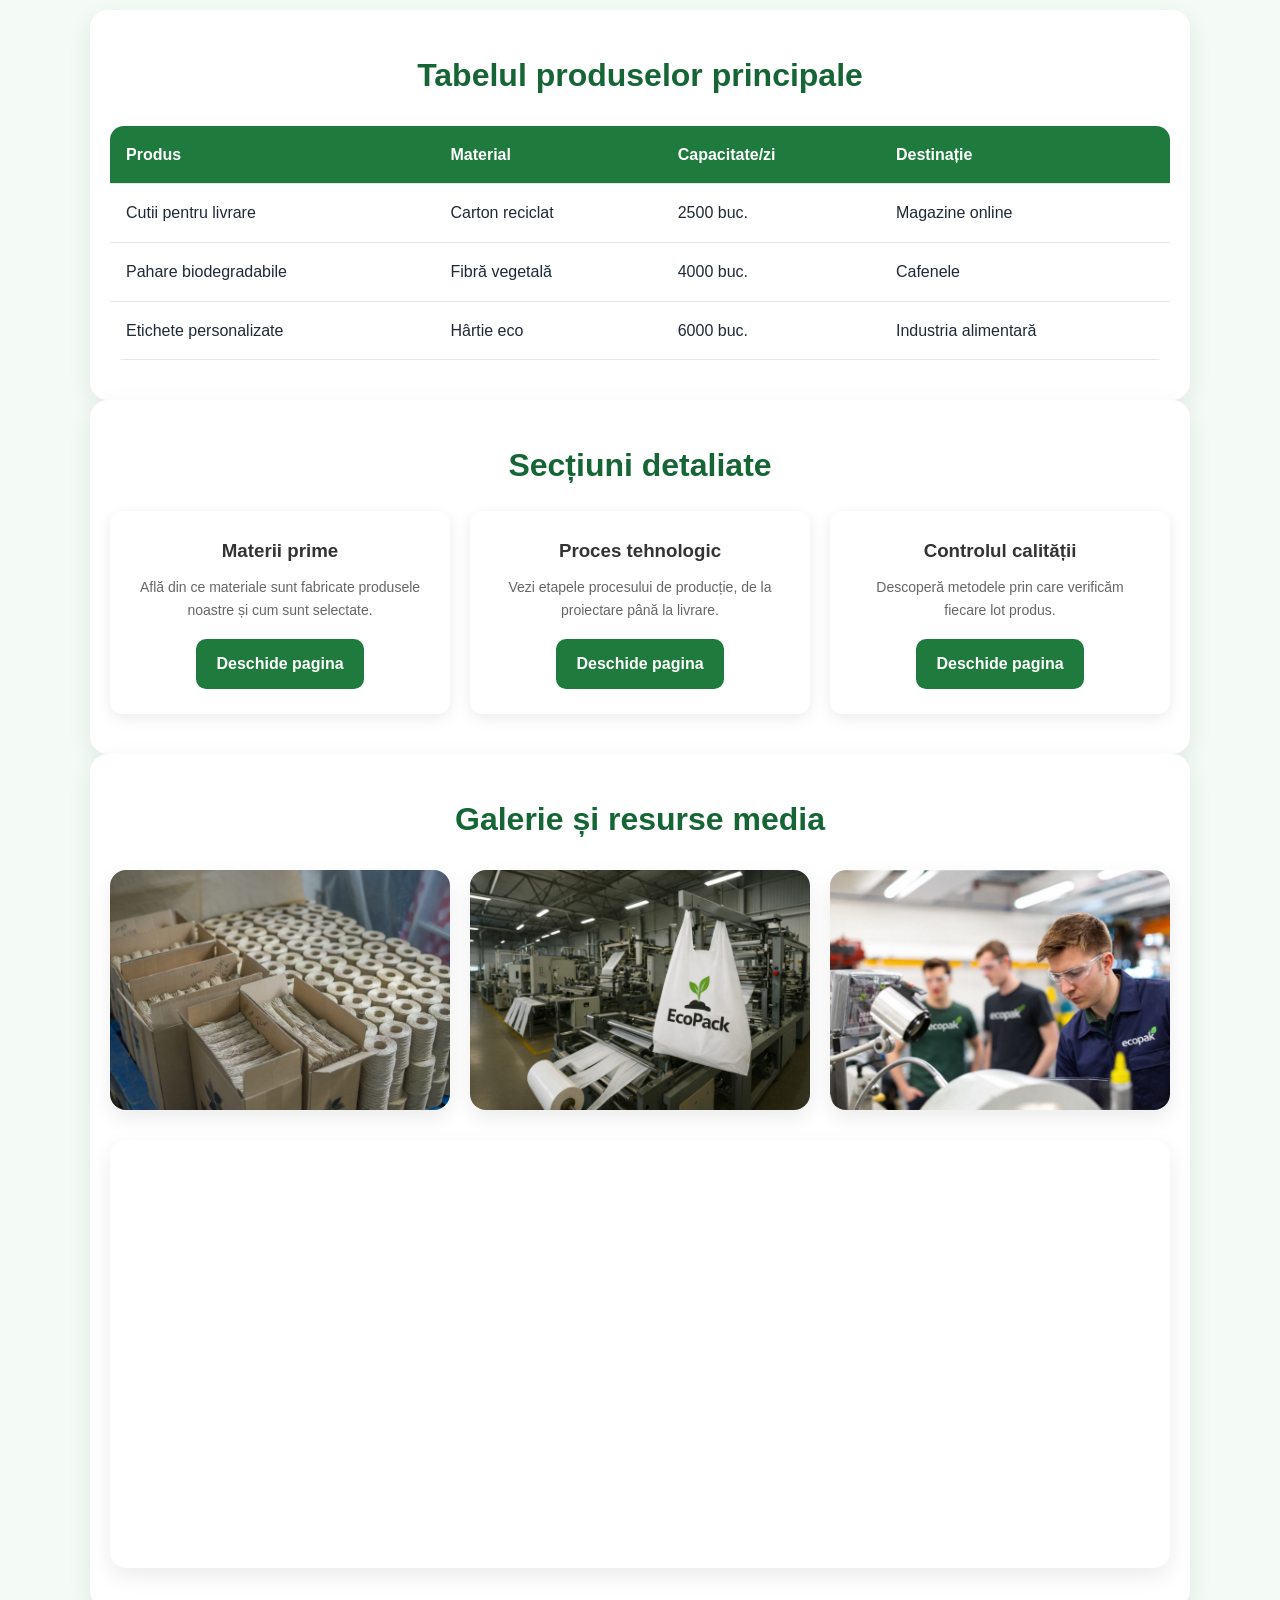
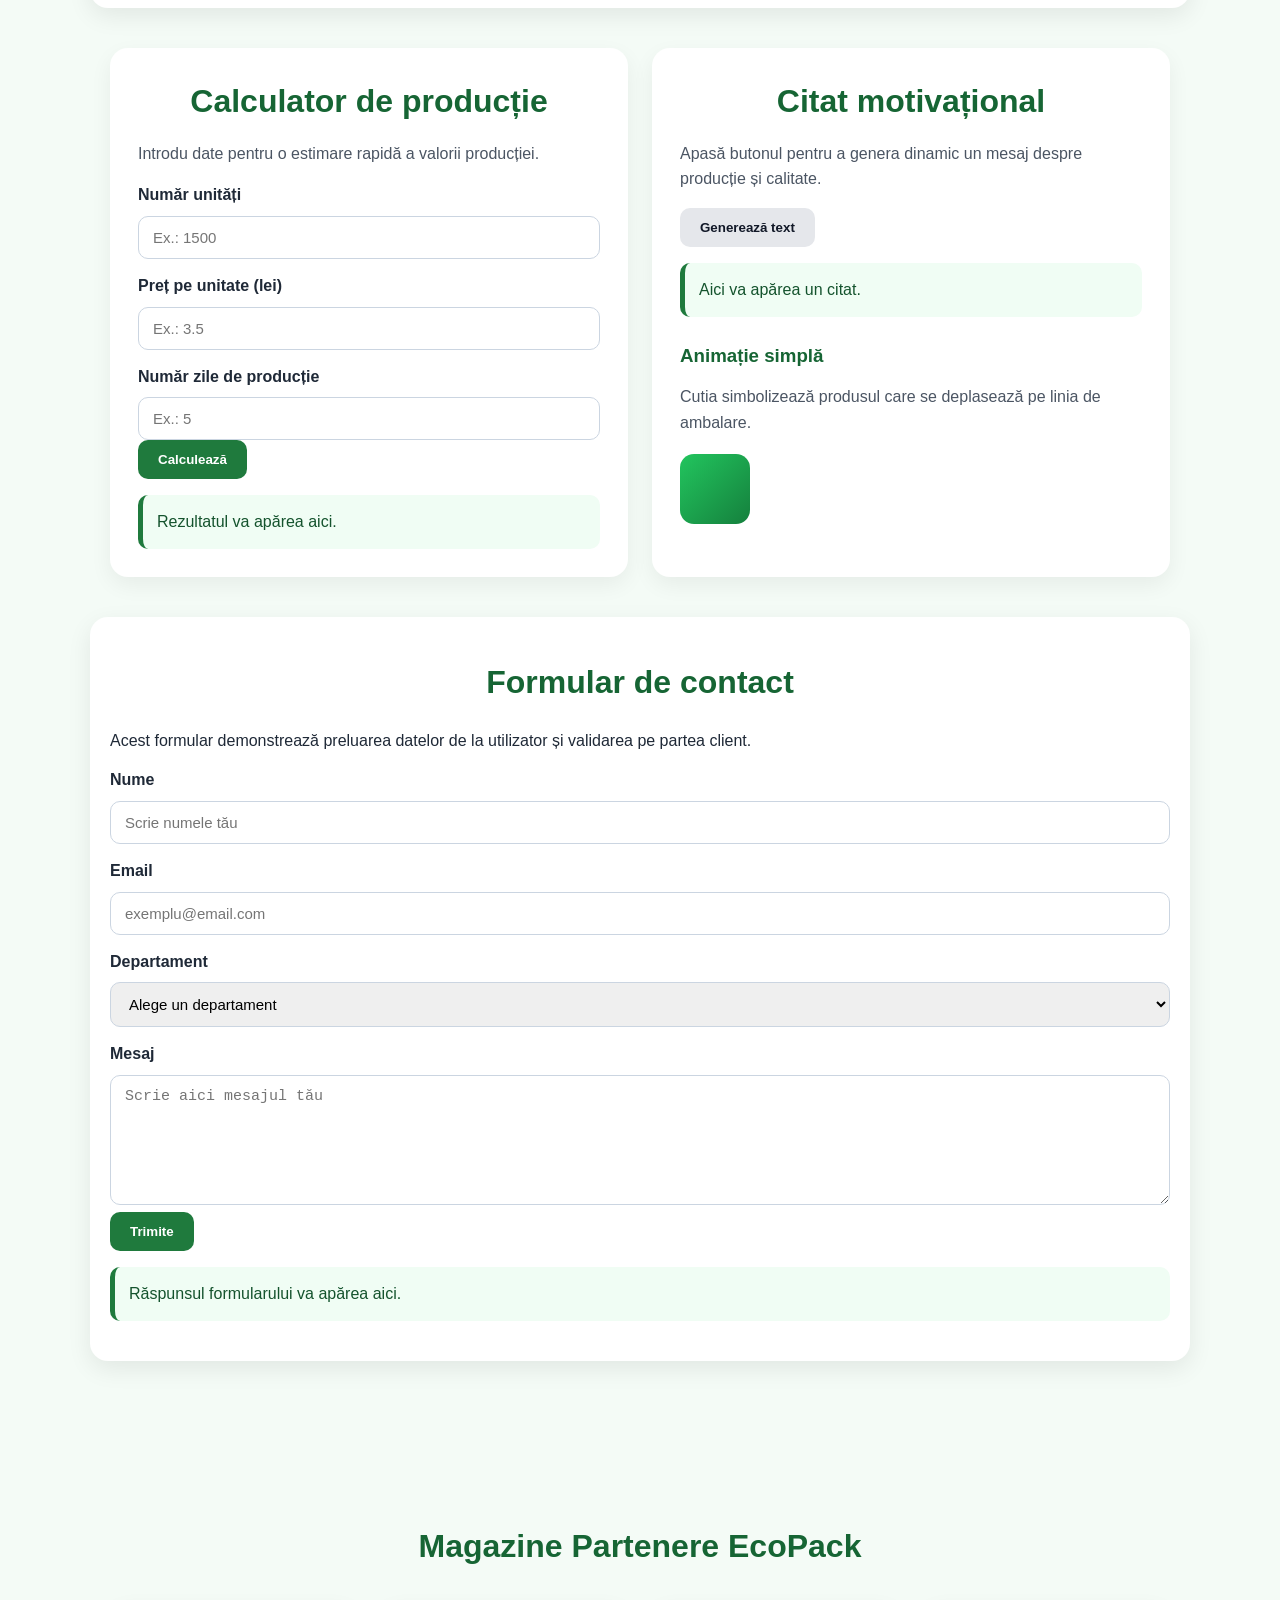
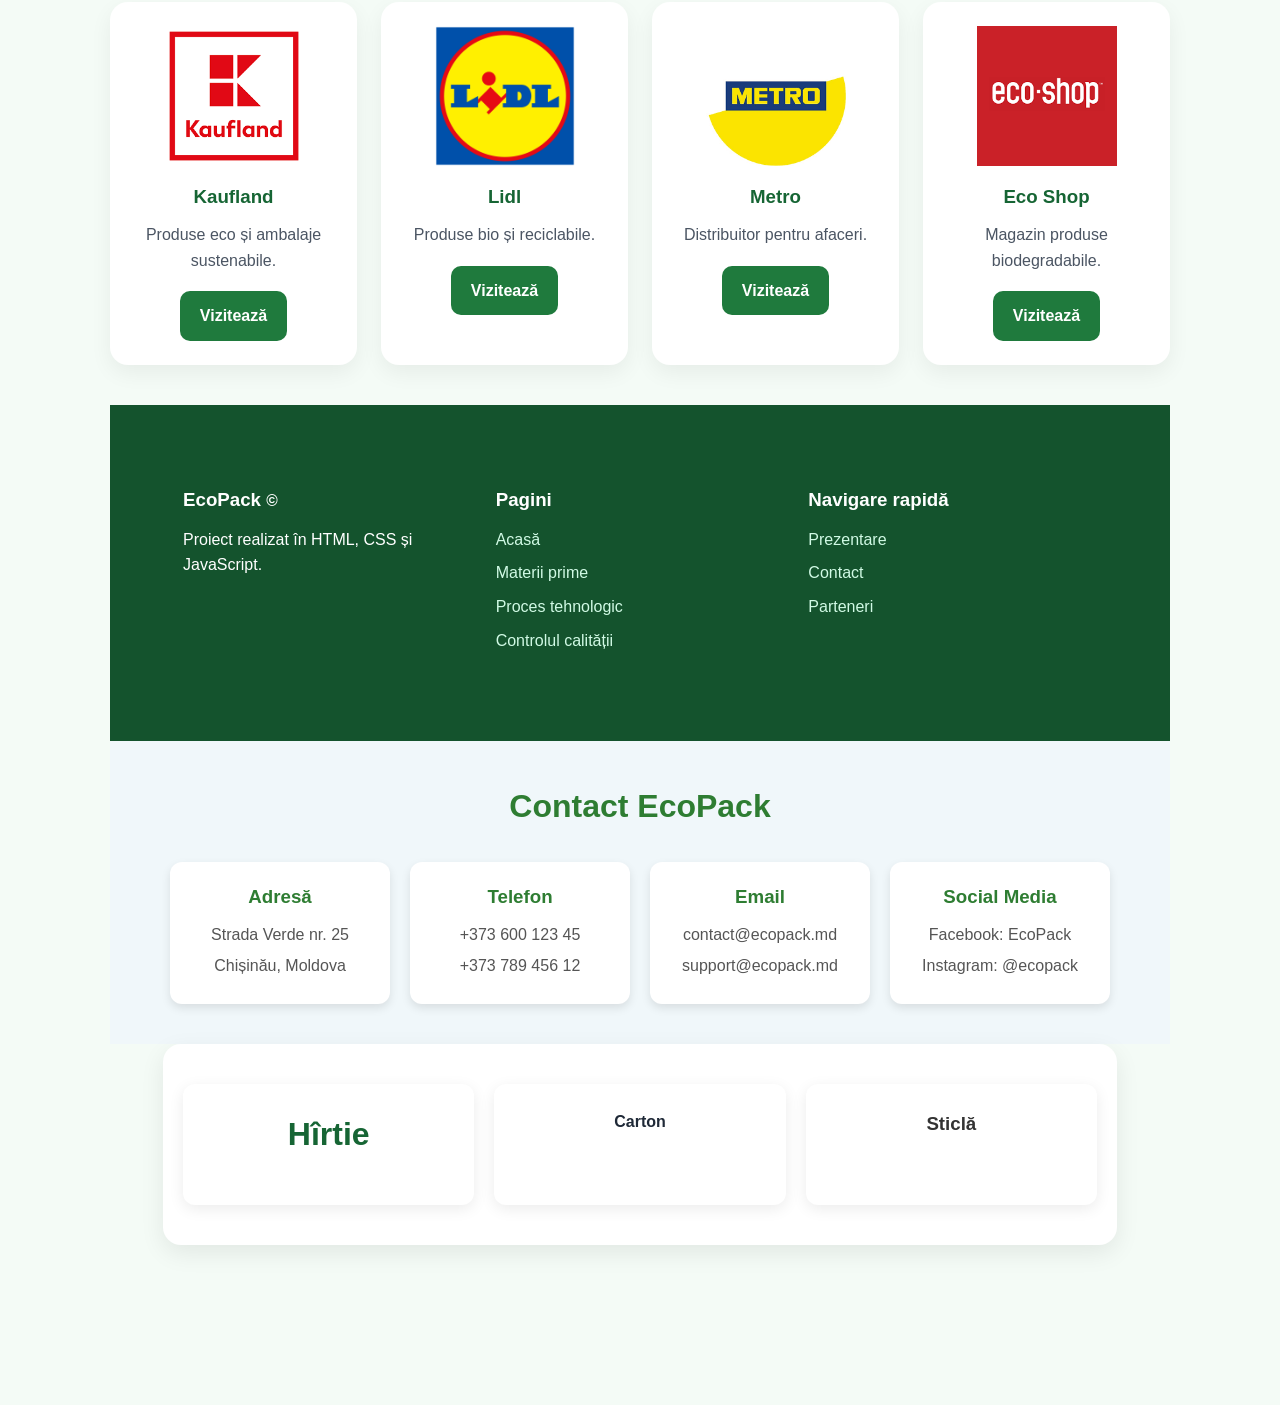
==== commit 49dd6f59: "Update index.html" ====
--- a/index.html
+++ b/index.html
@@ -344,9 +344,18 @@
 </section>
 <section class="container section card">
     <div class="grid-3">
-        <div class="info-box"></div>
-        <div class="info-box"></div>
-        <div class="info-box"></div>
+        <div class="info-box">
+          <h2>Hîrtie
+          </h2>
+        </div>
+        <div class="info-box">
+          <h1>Carton
+          </h1>
+        </div>
+        <div class="info-box">
+          <h3>Sticlă
+          </h3>
+        </div>
     </div>
 </section>
 </body>
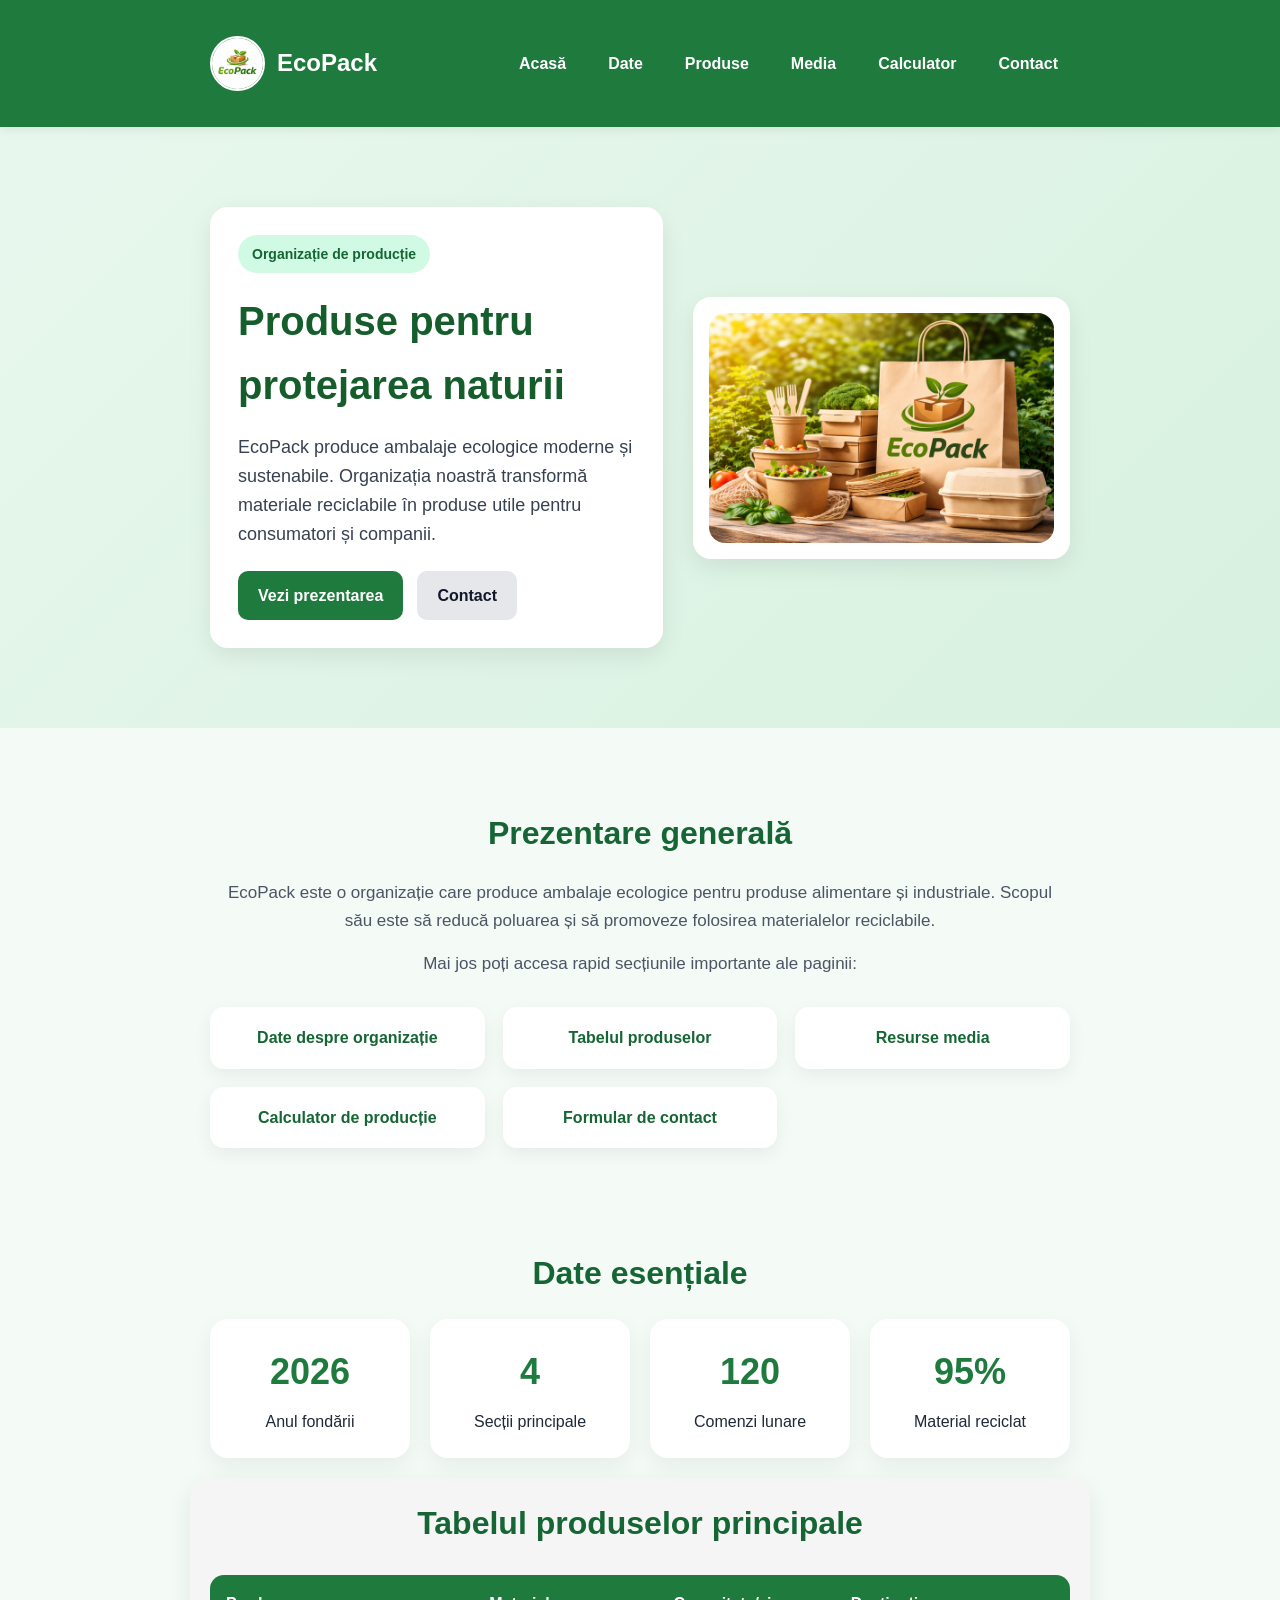
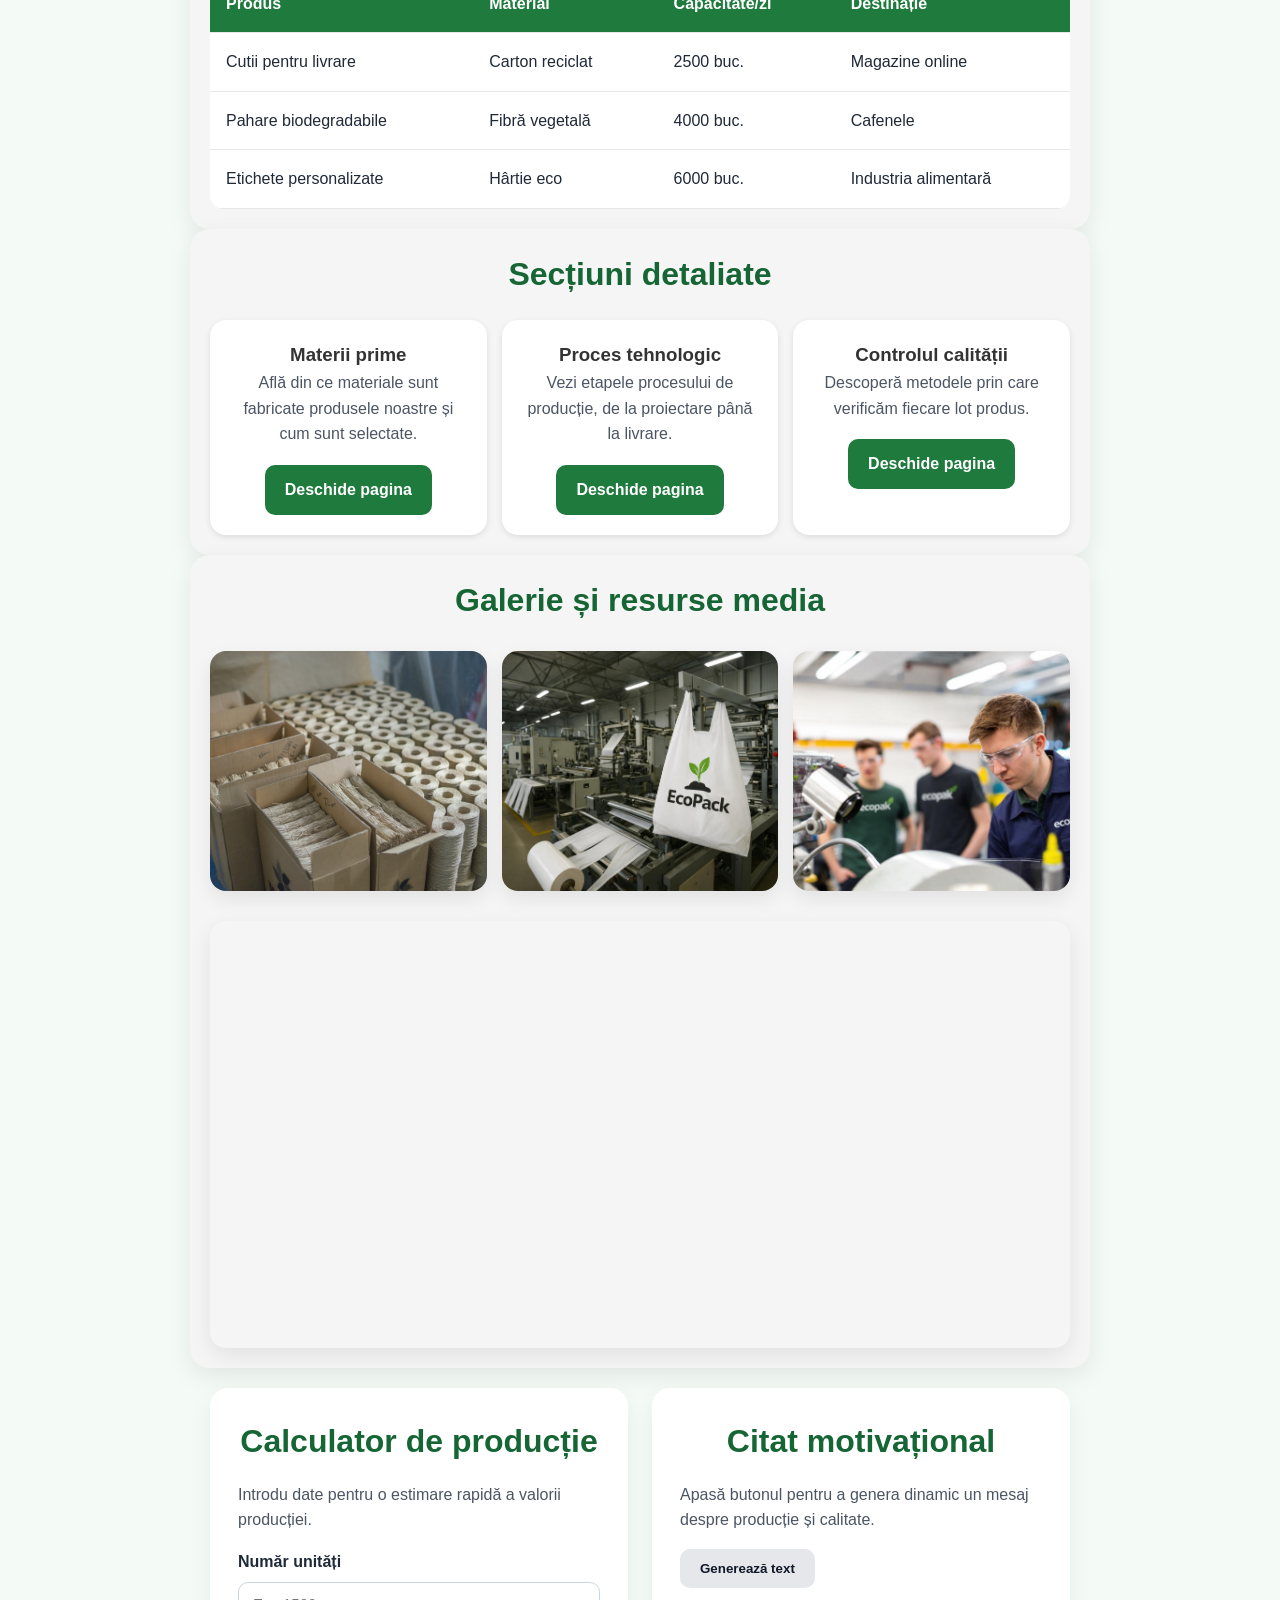
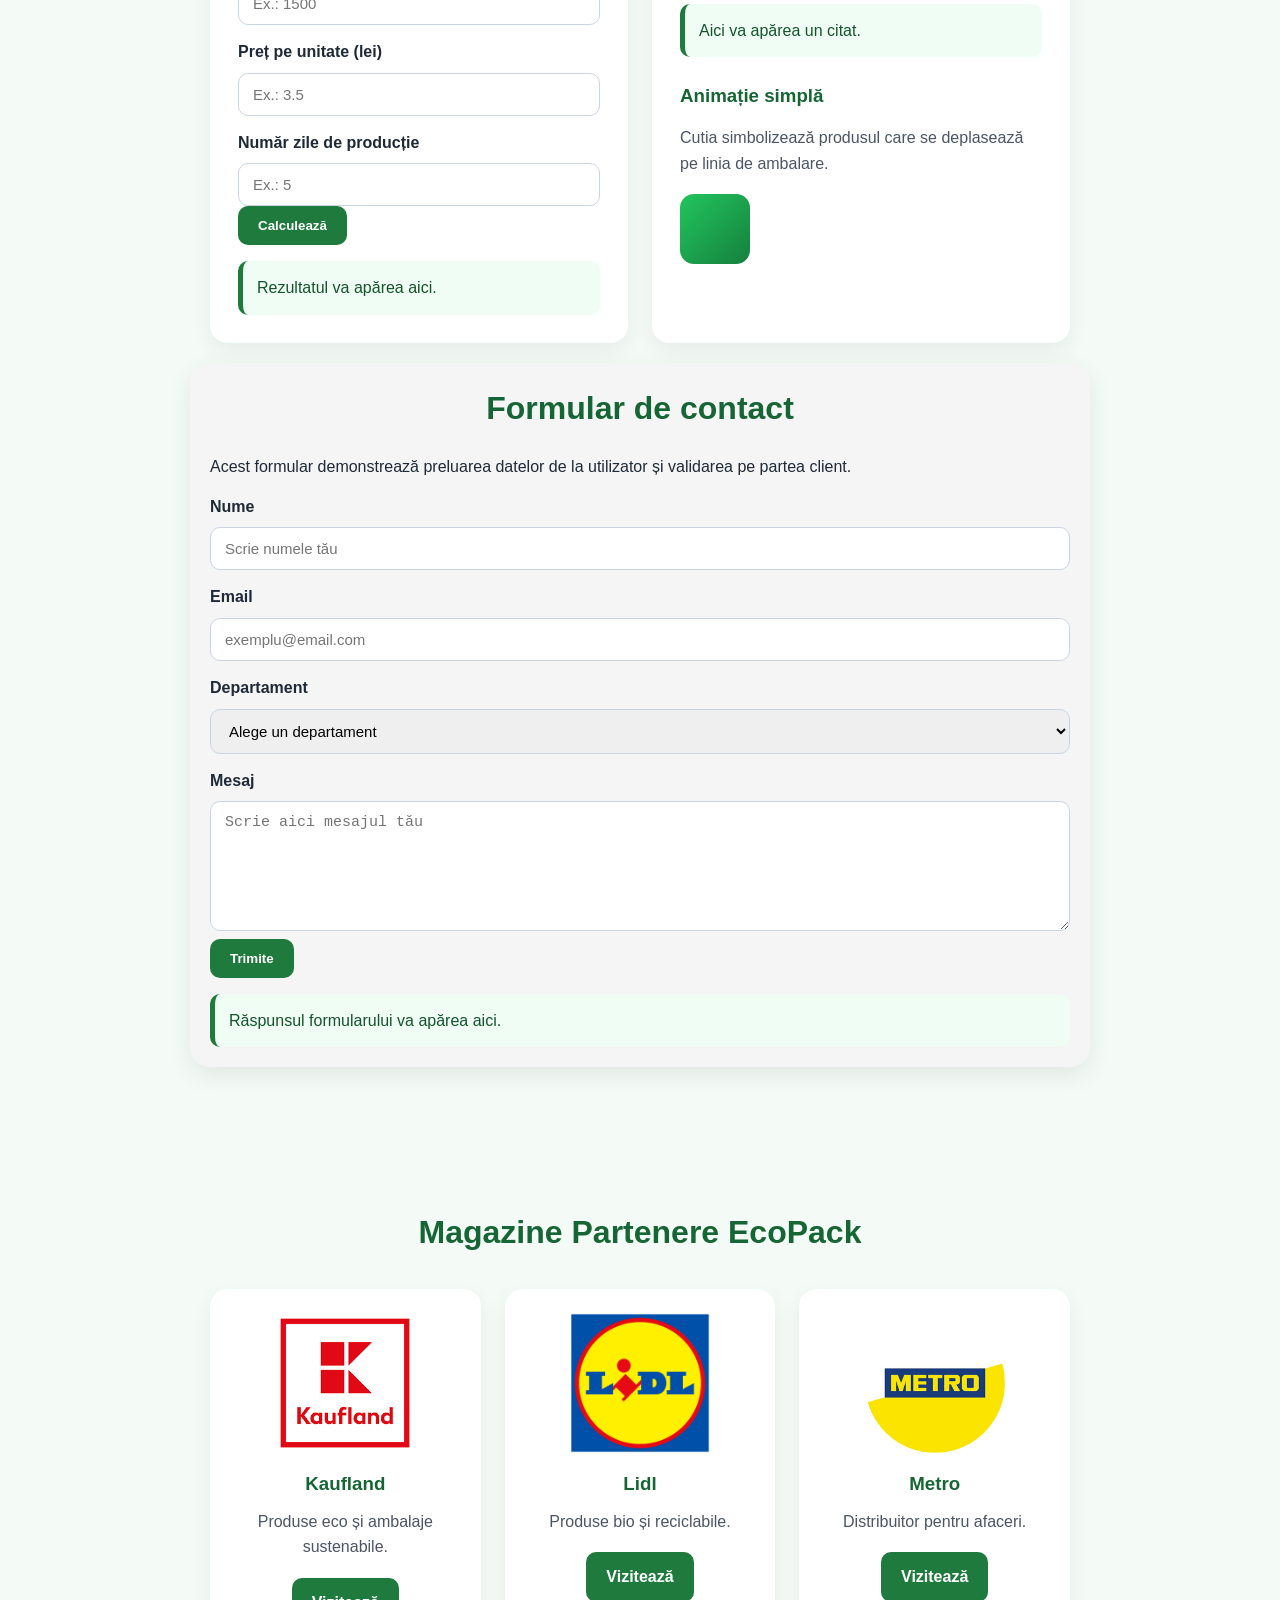
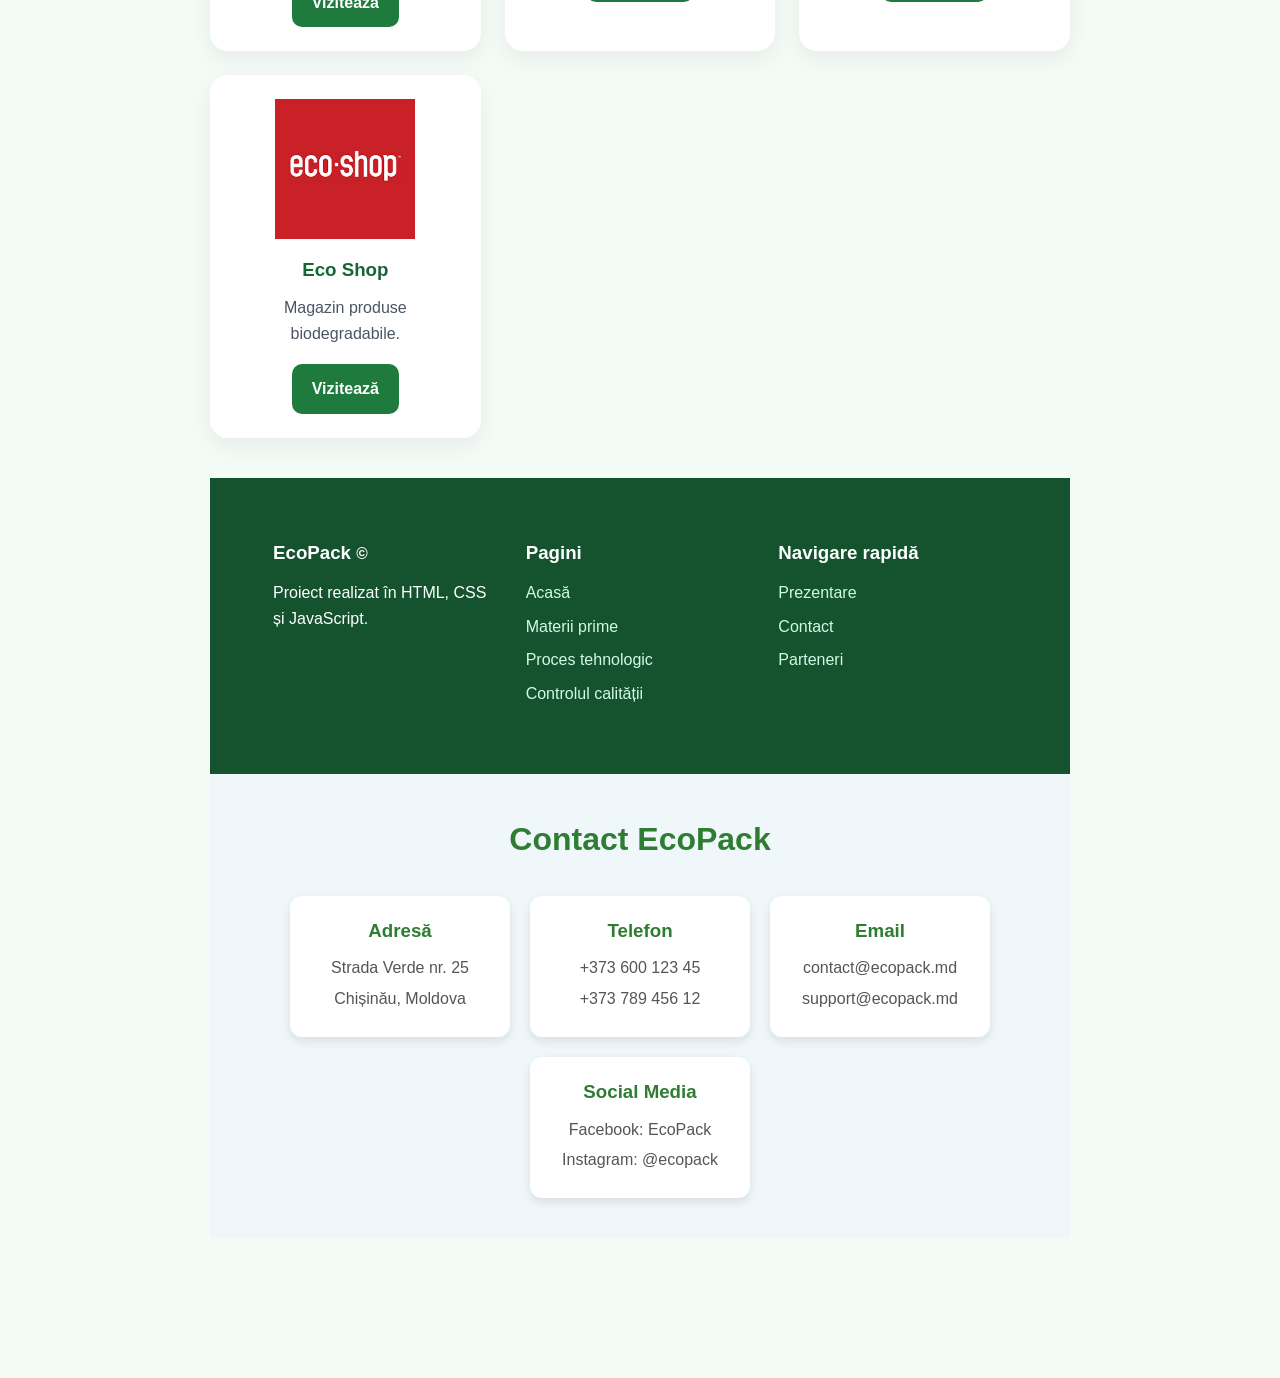
==== commit 5ebfc6c3: "Update index.html" ====
--- a/index.html
+++ b/index.html
@@ -341,22 +341,6 @@
     </div>
 
   </div>
-</section>
-<section class="container section card">
-    <div class="grid-3">
-        <div class="info-box">
-          <h2>Hîrtie
-          </h2>
-        </div>
-        <div class="info-box">
-          <h1>Carton
-          </h1>
-        </div>
-        <div class="info-box">
-          <h3>Sticlă
-          </h3>
-        </div>
-    </div>
-</section>
+  
 </body>
 </html>
--- a/css/style.css
+++ b/css/style.css
@@ -643,50 +643,34 @@
 }
 
 .container {
-    max-width: 1100px;
-    margin: 0 auto;
-    padding: 40px 20px;
+  max-width: 900px;
+  margin: 0 auto;
+  padding: 20px;
+}
+
+.section.card {
+  background: #f5f5f5;
+  border-radius: 20px;
+  padding: 20px;
 }
 
 .grid-3 {
-    display: grid;
-    grid-template-columns: repeat(3, 1fr);
-    gap: 20px;
+  display: grid;
+  grid-template-columns: repeat(3, 1fr);
+  gap: 15px;
 }
 
 .info-box {
-    background: #ffffff;
-    padding: 25px;
-    border-radius: 12px;
-    box-shadow: 0 4px 15px rgba(0,0,0,0.08);
-    transition: transform 0.2s ease, box-shadow 0.2s ease;
-    text-align: center;
-}
-
+  background: white;
+  border-radius: 16px;
+  padding: 20px;
+  text-align: center;
+  box-shadow: 0 2px 6px rgba(0,0,0,0.1);
+}
+
+.info-box h1,
+.info-box h2,
 .info-box h3 {
-    margin-bottom: 10px;
-    color: #333;
-}
-
-.info-box p {
-    color: #666;
-    font-size: 14px;
-}
-
-.info-box:hover {
-    transform: translateY(-5px);
-    box-shadow: 0 8px 20px rgba(0,0,0,0.12);
-}
-
-/* Responsive */
-@media (max-width: 900px) {
-    .grid-3 {
-        grid-template-columns: 1fr 1fr;
-    }
-}
-
-@media (max-width: 600px) {
-    .grid-3 {
-        grid-template-columns: 1fr;
-    }
-}
+  margin: 0;
+  color: #333;
+}
